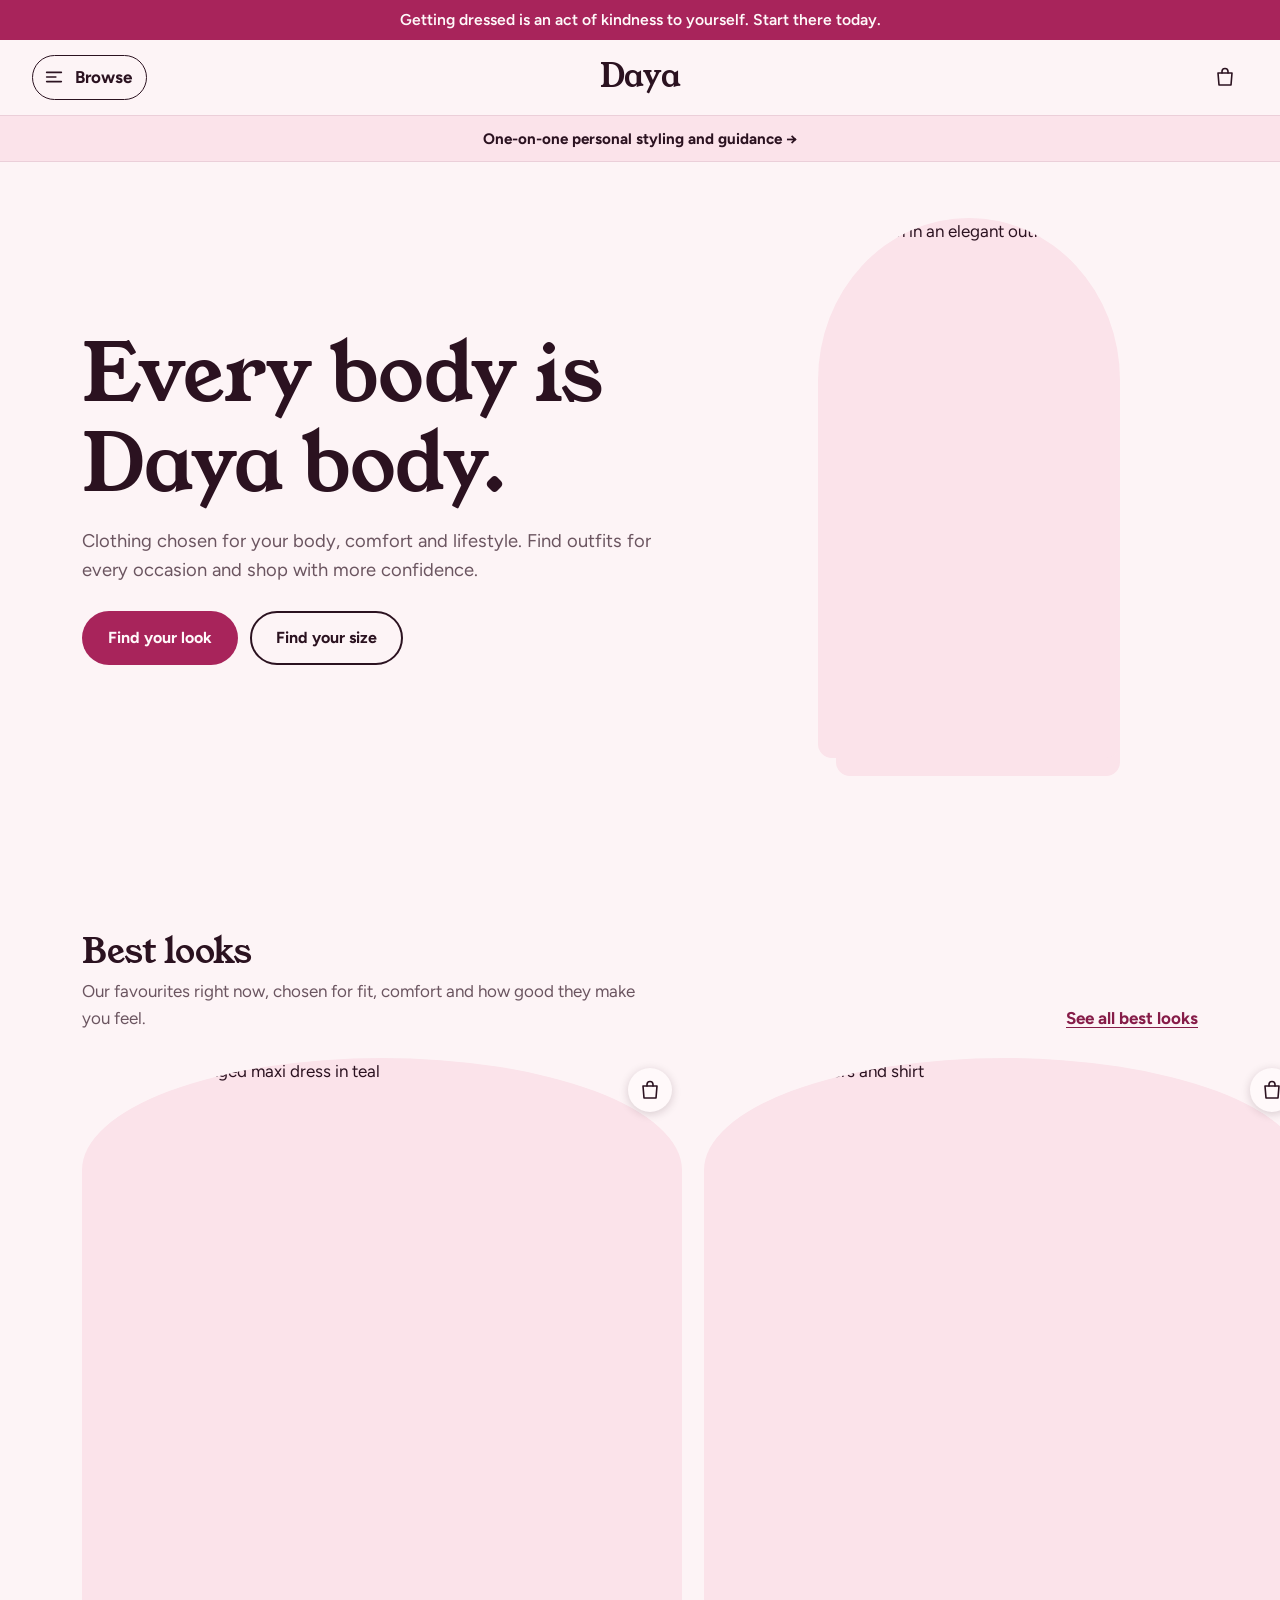
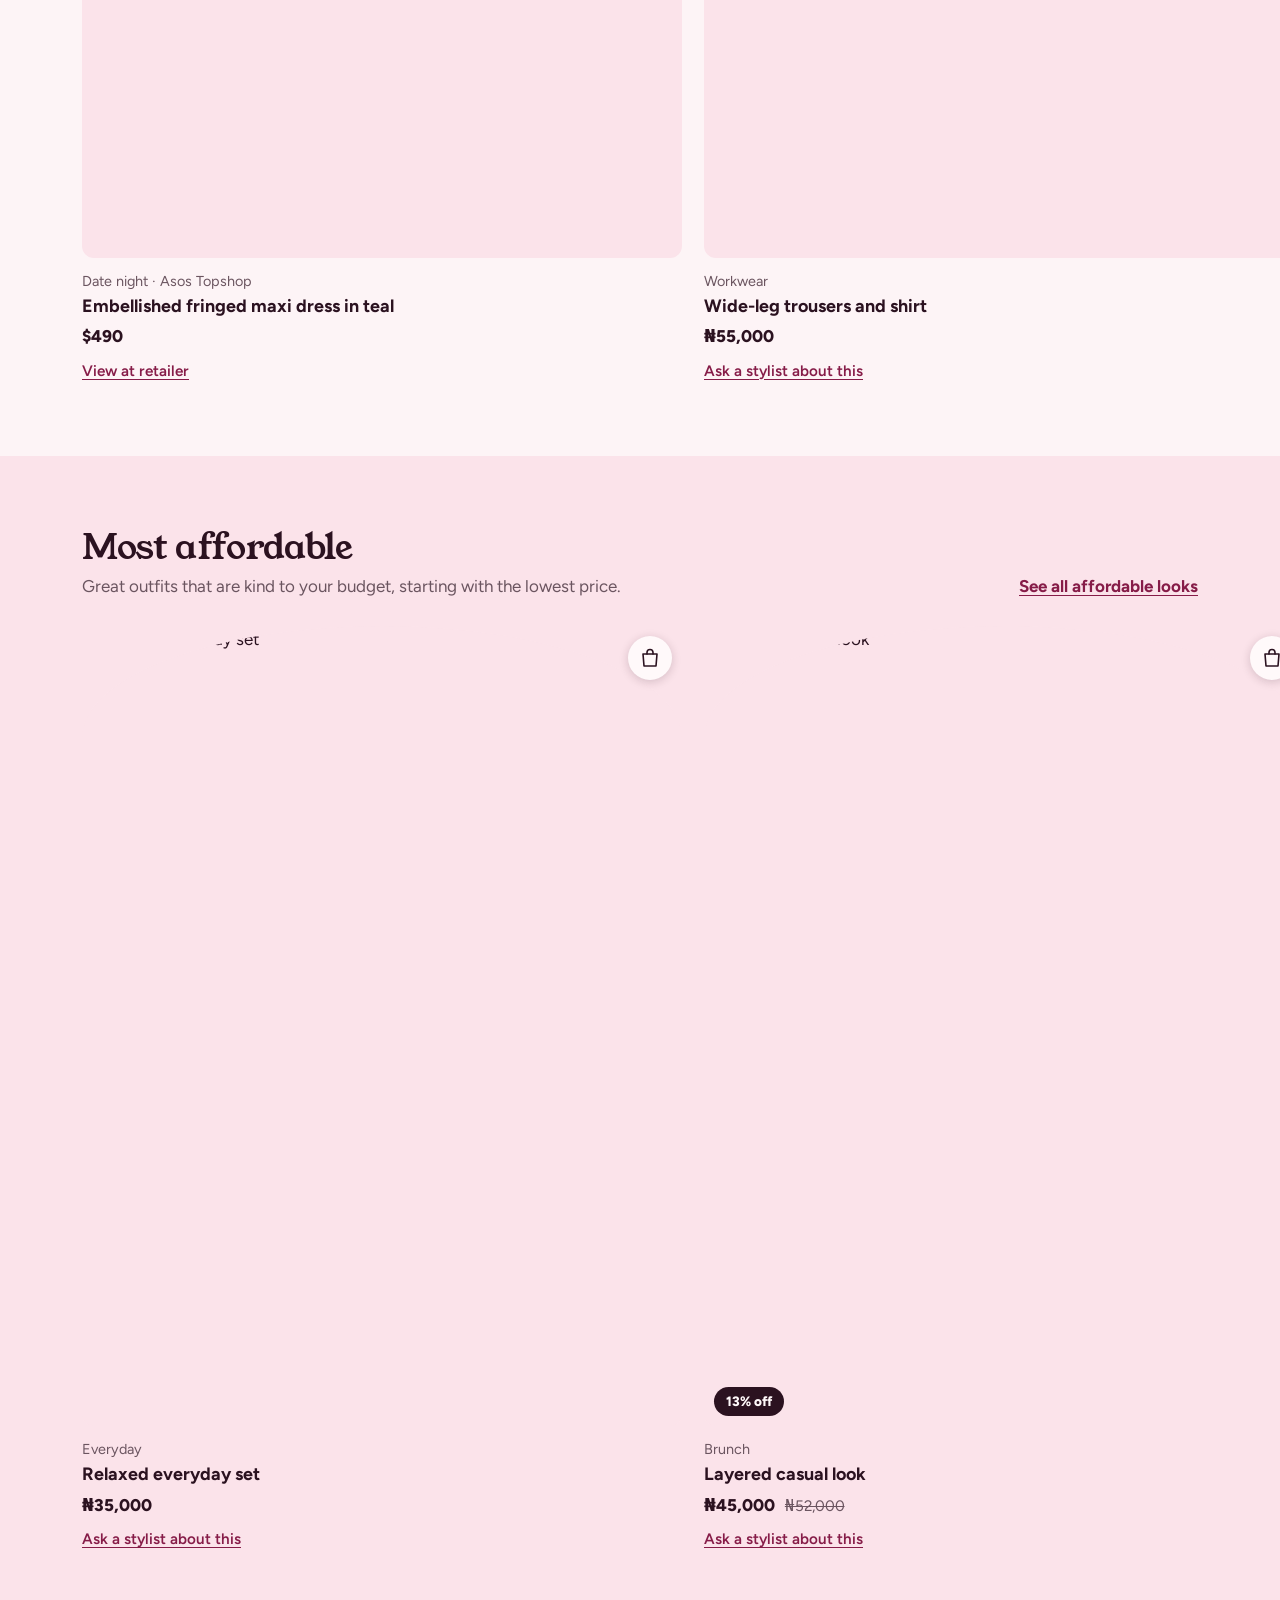
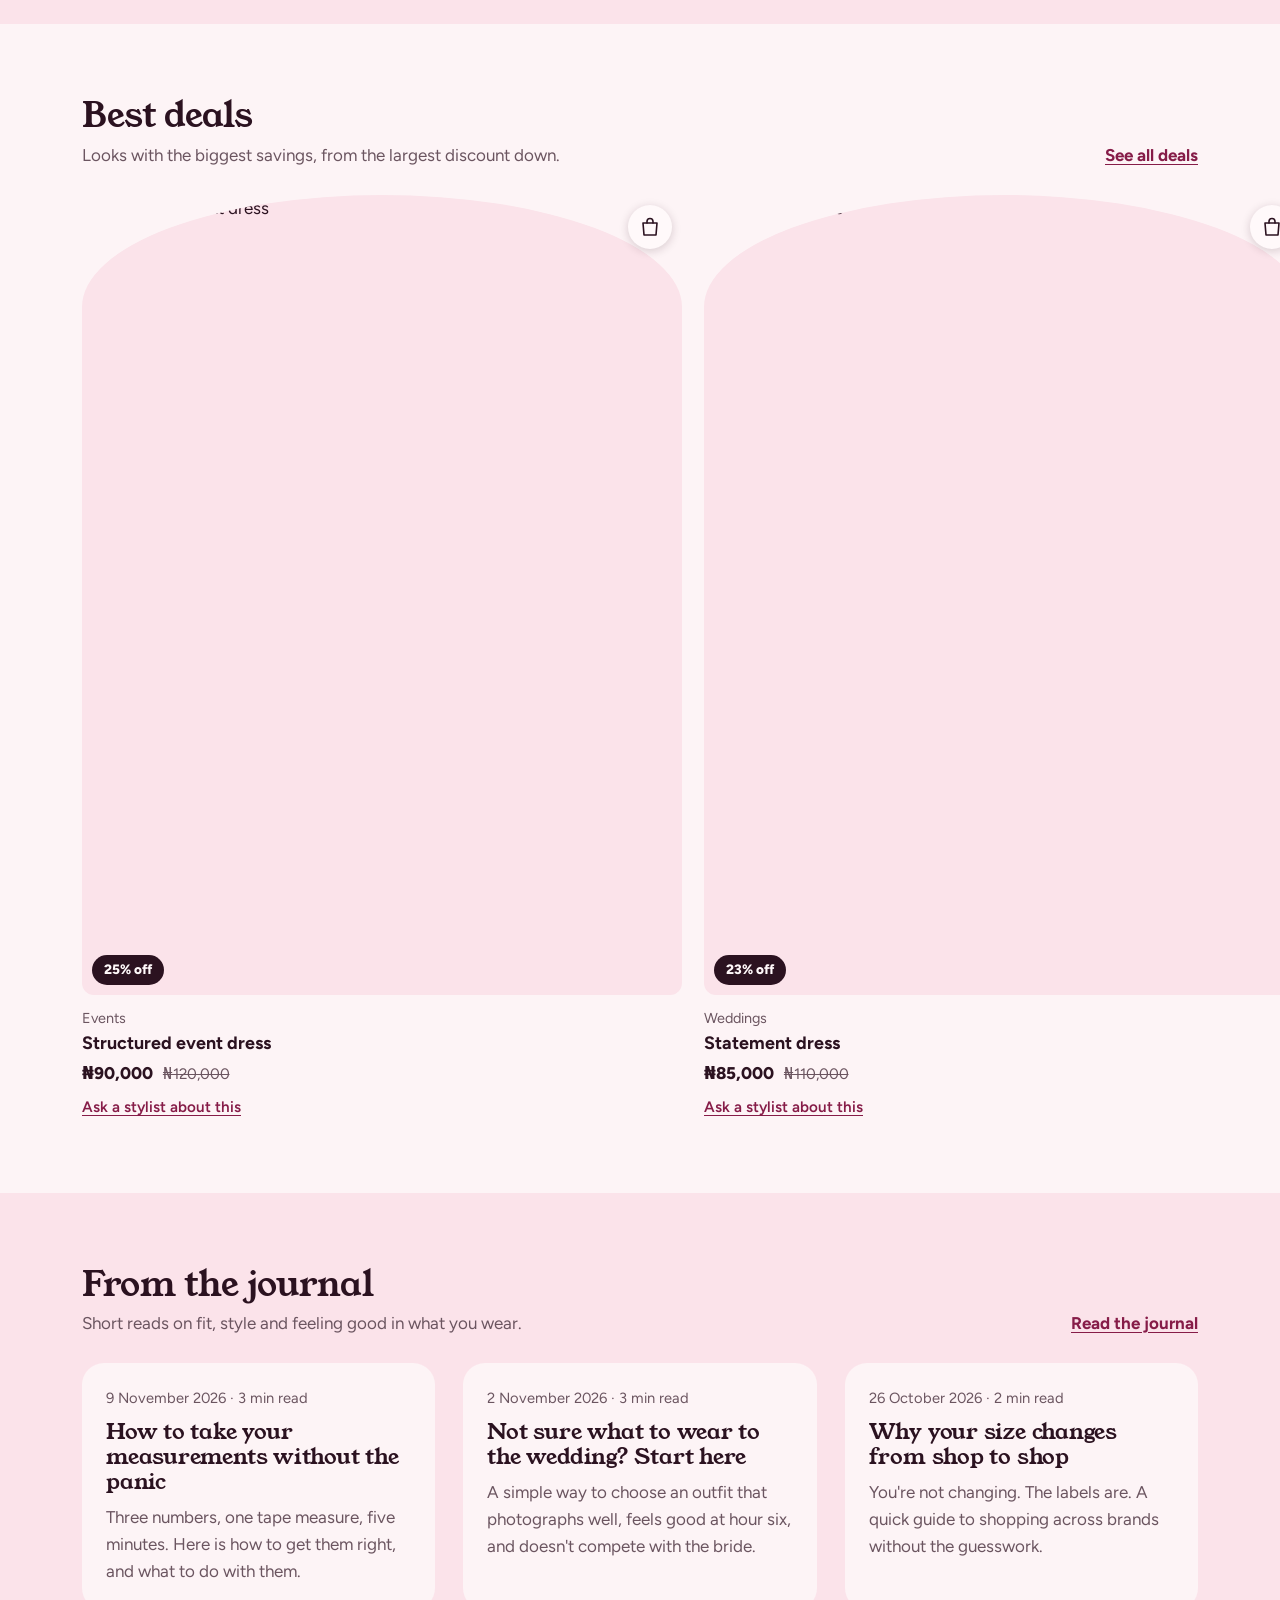
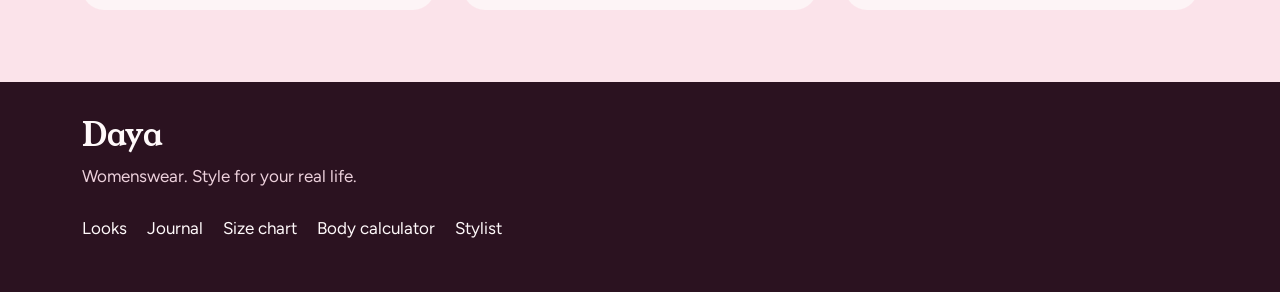
==== index.html @ df8f4699 "Update index.html" ====
<!doctype html>
<html lang="en">
<head>
  <meta charset="utf-8">
  <meta name="viewport" content="width=device-width, initial-scale=1">
  <title>Daya</title>
  <meta name="description" content="Pick your body type and occasion, and find looks that fit.">
  <link rel="preconnect" href="https://fonts.googleapis.com">
  <link rel="preconnect" href="https://fonts.gstatic.com" crossorigin>
  <link href="https://fonts.googleapis.com/css2?family=Figtree:wght@400;600;700;800&family=Young+Serif&display=swap" rel="stylesheet">
  <link rel="stylesheet" href="styles.css">
</head>
<body data-page="home">
  <main id="main">

    <section class="hero">
      <div class="wrap hero-grid">
        <div>
          <h1>Every body is Daya body.</h1>
          <p class="lede">Clothing chosen for your body, comfort and lifestyle. Find outfits for every occasion and shop with more confidence.</p>
          <div class="hero-actions">
            <a class="btn btn-primary" href="looks.html">Find your look</a>
            <a class="btn btn-ghost" href="calculator.html">Find your size</a>
          </div>
        </div>
        <div class="hero-art">
          <img src="https://hcqzgqdezosaqfsadjyq.supabase.co/storage/v1/object/public/site-images/1794406655212-083v5l.jpg" alt="A woman in an elegant outfit" width="600" height="800">
        </div>
      </div>
    </section>

    <section class="section" aria-labelledby="t-best">
      <div class="wrap">
        <div class="section-head">
          <div><h2 class="section-title" id="t-best">Best looks</h2><p>Our favourites right now, chosen for fit, comfort and how good they make you feel.</p></div>
          <a class="see-all" href="looks.html?collection=best">See all best looks</a>
        </div>
        <div class="grid four" id="grid-best"></div>
      </div>
    </section>

    <section class="section tint" aria-labelledby="t-aff">
      <div class="wrap">
        <div class="section-head">
          <div><h2 class="section-title" id="t-aff">Most affordable</h2><p>Great outfits that are kind to your budget, starting with the lowest price.</p></div>
          <a class="see-all" href="looks.html?collection=affordable">See all affordable looks</a>
        </div>
        <div class="grid four" id="grid-affordable"></div>
      </div>
    </section>

    <section class="section" aria-labelledby="t-deals">
      <div class="wrap">
        <div class="section-head">
          <div><h2 class="section-title" id="t-deals">Best deals</h2><p>Looks with the biggest savings, from the largest discount down.</p></div>
          <a class="see-all" href="looks.html?collection=deals">See all deals</a>
        </div>
        <div class="grid four" id="grid-deals"></div>
      </div>
    </section>

    <section class="section tint" aria-labelledby="t-journal">
      <div class="wrap">
        <div class="section-head">
          <div><h2 class="section-title" id="t-journal">From the journal</h2><p>Short reads on fit, style and feeling good in what you wear.</p></div>
          <a class="see-all" href="journal.html">Read the journal</a>
        </div>
        <div class="posts" id="home-journal"></div>
      </div>
    </section>

  </main>
  <script src="content.js"></script>
  <script src="layout.js"></script>
  <script src="pages.js"></script>
</body>
</html>
---- styles.css ----
/* ==========================================================================
   Daya — styles
   Palette: plum ink, berry, marigold, blush paper. Signature: the arch.
   ========================================================================== */

:root {
  --ink: #2B1220;          /* text + dark surfaces (was #2B2A27 / #1E3B2F) */
  --ink-soft: #6B5560;     /* muted text (was #6B635C) */
  --berry: #A8245B;        /* primary (was #B4472F / #1E3B2F) */
  --berry-deep: #861C48;   /* hover shade of the primary */
  --paper: #FDF4F6;        /* page background (was #FBEFE6) */
  --lilac: #FBE3EA;        /* tinted sections (was #F7E3D6) */
  --white: #FFF9FA;        /* cards + light text (was #FFF8F3) */
  --line: #EBCFD9;

  --font-display: "Young Serif", Georgia, "Times New Roman", serif;
  --font-body: "Figtree", system-ui, -apple-system, "Segoe UI", sans-serif;

  --arch: 50% 50% 14px 14px / 30% 30% 14px 14px;
  --arch-card: 50% 50% 12px 12px / 14% 14% 12px 12px;

  --gutter: 20px;
  --max: 1180px;
  --header-h: 68px;
}

*, *::before, *::after { box-sizing: border-box; }
html { -webkit-text-size-adjust: 100%; scroll-behavior: smooth; }
html.no-scroll { overflow: hidden; }
body {
  margin: 0;
  font-family: var(--font-body);
  font-size: 1.0625rem;
  line-height: 1.6;
  color: var(--ink);
  background: var(--paper);
  -webkit-font-smoothing: antialiased;
}
img { max-width: 100%; display: block; }
a { color: var(--berry-deep); text-underline-offset: 3px; }
a:hover { color: var(--berry); }
h1, h2, h3, p, ul { margin-top: 0; }
button { font: inherit; color: inherit; cursor: pointer; }
:focus-visible { outline: 3px solid var(--berry); outline-offset: 3px; border-radius: 4px; }
[hidden] { display: none !important; }

.sr-only {
  position: absolute; width: 1px; height: 1px; padding: 0; margin: -1px;
  overflow: hidden; clip: rect(0, 0, 0, 0); white-space: nowrap; border: 0;
}
.skip {
  position: absolute; left: 12px; top: -60px; z-index: 100;
  background: var(--ink); color: var(--white); padding: 10px 16px; border-radius: 8px;
}
.skip:focus { top: 12px; color: var(--white); }

.wrap { width: 100%; max-width: var(--max); margin-inline: auto; padding-inline: var(--gutter); }

/* ---------- Type ---------- */
h1, h2, h3, .logo, .foot-logo, .drawer-title { font-family: var(--font-display); font-weight: 400; letter-spacing: -0.01em; line-height: 1.12; }
.page-title { font-size: clamp(2.1rem, 5vw, 3.4rem); margin-bottom: 14px; }
.section-title { font-size: clamp(1.6rem, 3.4vw, 2.2rem); margin-bottom: 6px; }
.lede { font-size: 1.15rem; color: var(--ink-soft); max-width: 60ch; }

/* ---------- Buttons ---------- */
.btn {
  display: inline-flex; align-items: center; justify-content: center;
  min-height: 48px; padding: 12px 24px; border-radius: 999px;
  font-weight: 700; font-size: 1rem; text-decoration: none; text-align: center;
  border: 2px solid transparent; transition: background-color .2s, color .2s, border-color .2s;
}
.btn-primary { background: var(--berry); color: var(--white); }
.btn-primary:hover { background: var(--berry-deep); color: var(--white); }
.btn-ghost { background: transparent; color: var(--ink); border-color: var(--ink); }
.btn-ghost:hover { background: var(--ink); color: var(--white); }
.btn-gold { background: var(--white); color: var(--ink); }
.btn-gold:hover { background: var(--lilac); color: var(--ink); }
.btn-outline-light { background: transparent; color: var(--white); border-color: rgba(255,255,255,.7); }
.btn-outline-light:hover { background: var(--white); color: var(--ink); }
.btn-block { width: 100%; }

/* ---------- Affirmation bar ---------- */
.affirm { background: var(--berry); color: var(--white); text-align: center; padding: 9px var(--gutter); }
.affirm p { margin: 0 auto; max-width: 70ch; font-weight: 600; font-size: .98rem; line-height: 1.4; }

/* ---------- Header ---------- */
.site-header {
  position: sticky; top: 0; z-index: 40;
  display: grid; grid-template-columns: 1fr auto 1fr; align-items: center;
  height: var(--header-h); padding-inline: var(--gutter);
  background: var(--paper); border-bottom: 1px solid var(--line);
}
.menu-btn {
  justify-self: start; display: inline-flex; align-items: center; gap: 10px;
  min-height: 44px; padding: 8px 14px 8px 10px; background: none;
  border: 1.5px solid var(--ink); border-radius: 999px; font-weight: 700;
}
.menu-btn:hover { background: var(--ink); color: var(--white); }
.logo { font-size: 2rem; color: var(--ink); text-decoration: none; justify-self: center; line-height: 1; }
.logo:hover { color: var(--berry); }
.header-right { justify-self: end; display: flex; align-items: center; gap: 6px; }
.top-links { display: none; gap: 4px; }
.top-links a { padding: 10px 12px; text-decoration: none; color: var(--ink); font-weight: 600; border-radius: 8px; }
.top-links a:hover { color: var(--berry); }
.bag-btn {
  position: relative; display: grid; place-items: center;
  width: 46px; height: 46px; background: none; border: 0; border-radius: 50%; color: var(--ink);
}
.bag-btn:hover { background: var(--lilac); }
.bag-count {
  position: absolute; top: 2px; right: 0; min-width: 20px; height: 20px; padding: 0 5px;
  display: grid; place-items: center; border-radius: 999px;
  background: var(--berry); color: var(--white); font-size: .75rem; font-weight: 800; line-height: 1;
}
.bag-btn.pop { animation: pop .35s ease; }
@keyframes pop { 40% { transform: scale(1.18); } }

/* ---------- Drawers ---------- */
.scrim { position: fixed; inset: 0; z-index: 50; background: rgba(43, 18, 32, .5); opacity: 0; transition: opacity .25s; }
.scrim.show { opacity: 1; }
.drawer {
  position: fixed; top: 0; bottom: 0; z-index: 60; width: min(90vw, 390px);
  display: flex; flex-direction: column; background: var(--paper);
  visibility: hidden; transition: transform .28s ease, visibility 0s linear .28s;
}
.drawer-left { left: 0; transform: translateX(-100%); border-radius: 0 28px 28px 0; }
.drawer-right { right: 0; transform: translateX(100%); border-radius: 28px 0 0 28px; }
.drawer.open { transform: none; visibility: visible; transition: transform .28s ease, visibility 0s; }
.drawer-head { display: flex; align-items: center; justify-content: space-between; padding: 18px 20px 10px 24px; }
.drawer-title { font-size: 1.6rem; margin: 0; }
.icon-btn { display: grid; place-items: center; width: 44px; height: 44px; background: none; border: 0; border-radius: 50%; }
.icon-btn:hover { background: var(--lilac); }
.drawer-body { flex: 1; overflow-y: auto; padding: 6px 24px 24px; }
.drawer-foot { padding: 16px 24px 24px; border-top: 1px solid var(--line); }

.acc { border-bottom: 1px solid var(--line); }
.acc summary {
  list-style: none; display: flex; align-items: center; justify-content: space-between;
  min-height: 56px; font-family: var(--font-display); font-size: 1.3rem; cursor: pointer;
}
.acc summary::-webkit-details-marker { display: none; }
.acc summary::after {
  content: ""; width: 10px; height: 10px; margin-right: 6px;
  border-right: 2px solid currentColor; border-bottom: 2px solid currentColor;
  transform: rotate(45deg); transition: transform .2s;
}
.acc[open] summary::after { transform: rotate(-135deg); }
.acc-list { list-style: none; margin: 0 0 14px; padding: 0; display: grid; gap: 2px; }
.acc-list a { display: block; padding: 9px 12px; border-radius: 10px; text-decoration: none; color: var(--ink); }
.acc-list a:hover { background: var(--lilac); color: var(--berry-deep); }
.drawer-link {
  display: flex; align-items: center; min-height: 56px; border-bottom: 1px solid var(--line);
  font-family: var(--font-display); font-size: 1.3rem; text-decoration: none; color: var(--ink);
}
.drawer-link:hover { color: var(--berry); }
.drawer-link.sub { font-family: var(--font-body); font-size: 1.02rem; font-weight: 600; min-height: 46px; border: 0; color: var(--ink-soft); }
.drawer-rule { border: 0; border-top: 2px solid var(--berry); margin: 22px 0 10px; width: 48px; }

.bag-empty { padding: 20px 0; }
.bag-empty-title { font-family: var(--font-display); font-size: 1.4rem; margin-bottom: 6px; }
.bag-empty p { color: var(--ink-soft); }
.bag-items { list-style: none; margin: 0; padding: 0; }
.bag-item { display: grid; grid-template-columns: 72px 1fr; gap: 14px; padding: 14px 0; border-bottom: 1px solid var(--line); }
.bag-item img { width: 72px; height: 96px; object-fit: cover; border-radius: 36px 36px 8px 8px / 20px 20px 8px 8px; background: var(--lilac); }
.bag-item-name { font-weight: 700; margin: 0 0 2px; line-height: 1.3; }
.bag-item-price { margin: 0 0 6px; color: var(--ink-soft); }
.bag-item-links { margin: 0; display: flex; gap: 16px; font-size: .95rem; }
.linklike { background: none; border: 0; padding: 0; color: var(--ink-soft); text-decoration: underline; text-underline-offset: 3px; }
.linklike:hover { color: var(--berry); }

/* ---------- One-on-one strip (under the header, every page) ---------- */
.styling-strip { background: var(--lilac); text-align: center; padding: 9px var(--gutter); border-bottom: 1px solid var(--line); }
.styling-strip a { color: var(--ink); font-weight: 700; font-size: .95rem; text-decoration: none; }
.styling-strip a:hover { color: var(--berry); text-decoration: underline; }

/* ---------- Hero ---------- */
.hero { padding: 36px 0 56px; }
.hero-grid { display: grid; grid-template-columns: minmax(0, 1fr); gap: 36px; align-items: center; }
.hero-grid > * { min-width: 0; }
.hero h1 { font-size: clamp(2.6rem, 8vw, 5rem); margin-bottom: 18px; }
.hero .lede { margin-bottom: 26px; }
.hero-actions { display: flex; flex-wrap: wrap; gap: 12px; }
.hero-art { position: relative; max-width: 320px; width: 100%; justify-self: center; padding: 0 0 18px 18px; }
.hero-art::before {
  content: ""; position: absolute; inset: 22px 0 0 36px; background: var(--lilac); border-radius: var(--arch);
}
.hero-art img { position: relative; width: 100%; aspect-ratio: 3 / 4; max-height: 60vh; object-fit: cover; object-position: center top; border-radius: var(--arch); background: var(--lilac); }

/* ---------- Sections ---------- */
.section { padding: 56px 0; }
.section.tint { background: var(--lilac); }
.section-head { display: flex; flex-wrap: wrap; align-items: end; justify-content: space-between; gap: 8px 24px; margin-bottom: 26px; }
.section-head p { margin: 0; color: var(--ink-soft); max-width: 52ch; }
.see-all { font-weight: 700; white-space: nowrap; }

/* ---------- Look cards ---------- */
.grid { display: grid; grid-template-columns: repeat(2, 1fr); gap: 26px 14px; }
.card { display: flex; flex-direction: column; }
.card-media { position: relative; }
.card-media img { width: 100%; aspect-ratio: 3 / 4; object-fit: cover; object-position: center top; border-radius: var(--arch-card); background: var(--lilac); }
.deal-badge {
  position: absolute; left: 10px; bottom: 10px; padding: 4px 12px; border-radius: 999px;
  background: var(--ink); color: var(--white); font-size: .85rem; font-weight: 800;
}
.save {
  position: absolute; top: 10px; right: 10px; width: 44px; height: 44px; display: grid; place-items: center;
  background: var(--white); border: 0; border-radius: 50%; color: var(--ink); box-shadow: 0 2px 10px rgba(43,18,32,.18);
  transition: background-color .2s, color .2s, transform .2s;
}
.save:hover { transform: scale(1.06); color: var(--berry); }
.save.is-saved { background: var(--berry); color: var(--white); }
.save.is-saved .bag-body, .bag-btn .bag-body { fill: none; }
.save.is-saved .bag-body { fill: currentColor; }
.card-body { padding-top: 12px; }
.card-meta { margin: 0 0 2px; font-size: .9rem; color: var(--ink-soft); }
.card-title { font-size: 1.12rem; line-height: 1.25; margin-bottom: 6px; font-family: var(--font-body); font-weight: 700; letter-spacing: 0; }
.card-price { margin: 0 0 6px; }
.card-price .now { font-weight: 800; }
.card-price .was { color: var(--ink-soft); margin-left: 6px; font-size: .95rem; }
.card-link { font-weight: 600; font-size: .95rem; }

/* ---------- Journal ---------- */
.posts { display: grid; gap: 28px; }
.post { background: var(--white); border-radius: 22px; padding: 24px; }
.section.tint .post { background: var(--paper); }
.post img { width: 100%; aspect-ratio: 16 / 9; object-fit: cover; border-radius: 14px; margin-bottom: 14px; }
.post-meta { margin: 0 0 8px; font-size: .92rem; color: var(--ink-soft); }
.post-title { font-size: 1.4rem; margin-bottom: 10px; }
.post-title a { color: var(--ink); text-decoration: none; }
.post-title a:hover { color: var(--berry); text-decoration: underline; }
.post-excerpt { margin: 0; color: var(--ink-soft); }

.article-wrap { max-width: 720px; }
.article-img { width: 100%; max-height: 420px; object-fit: cover; object-position: center top; border-radius: 22px; margin: 24px 0; }
.prose { margin-top: 28px; }
.prose p { font-size: 1.12rem; line-height: 1.75; margin-bottom: 1.1em; max-width: 68ch; }
.prose h2 { font-size: 1.5rem; margin: 1.8em 0 .5em; }
.back { margin-top: 36px; font-weight: 700; }

/* ---------- Page headers + filters ---------- */
.page-head { padding: 44px 0 20px; }
.filters {
  display: grid; gap: 12px; padding: 18px; margin: 12px 0 24px;
  background: var(--white); border: 1px solid var(--line); border-radius: 22px;
}
.field { display: grid; gap: 6px; }
.field label { font-weight: 700; font-size: .95rem; }
select, input, textarea {
  width: 100%; min-height: 48px; padding: 10px 14px; font: inherit; color: var(--ink);
  background: var(--paper); border: 1.5px solid var(--line); border-radius: 14px;
}
textarea { min-height: 110px; resize: vertical; }
select:focus, input:focus, textarea:focus { border-color: var(--berry); outline: 3px solid rgba(168,36,91,.2); outline-offset: 0; }
.result-count { margin: 0 0 18px; color: var(--ink-soft); font-weight: 600; }
.empty { text-align: center; padding: 48px 20px; background: var(--white); border-radius: 22px; }
.empty h2 { font-size: 1.6rem; }
.empty p { color: var(--ink-soft); max-width: 46ch; margin-inline: auto; }

/* ---------- Size chart + guide ---------- */
.table-wrap { overflow-x: auto; background: var(--white); border-radius: 22px; border: 1px solid var(--line); }
table { width: 100%; border-collapse: collapse; min-width: 560px; }
caption { text-align: left; padding: 16px 18px 6px; color: var(--ink-soft); font-size: .95rem; }
th, td { padding: 12px 18px; text-align: left; }
thead th { background: var(--ink); color: var(--white); font-weight: 700; font-size: .95rem; }
tbody tr:nth-child(even) { background: var(--paper); }
tbody th { font-weight: 800; }
.steps { padding-left: 1.2em; }
.steps li { margin-bottom: .6em; max-width: 64ch; }
.guide { display: grid; gap: 14px; }
.guide-item { background: var(--white); border-radius: 18px; padding: 18px 20px; }
.guide-item h3 { font-size: 1.3rem; margin-bottom: 4px; }
.guide-item h3 a { color: var(--ink); text-decoration: none; }
.guide-item h3 a:hover { color: var(--berry); text-decoration: underline; }
.guide-item p { margin: 0; color: var(--ink-soft); }

/* ---------- Calculator + forms ---------- */
.two-col { display: grid; gap: 28px; align-items: start; }
.panel { background: var(--white); border: 1px solid var(--line); border-radius: 26px; padding: 24px; }
.form-grid { display: grid; gap: 16px; }
.row-2 { display: grid; gap: 16px; grid-template-columns: 1fr 1fr; }
.row-3 { display: grid; gap: 12px; grid-template-columns: repeat(3, 1fr); }
.hint { margin: 0; font-size: .9rem; color: var(--ink-soft); }
.error { margin: 0; padding: 12px 16px; background: #fde8ee; color: #861c48; border-radius: 12px; font-weight: 600; }
.notice { margin: 0 0 16px; padding: 12px 16px; background: var(--lilac); border-radius: 12px; }
.result { background: var(--ink); color: var(--white); border-radius: 26px; padding: 28px; }
.result a:not(.btn) { color: var(--lilac); }
.result-label { margin: 0; font-size: .95rem; color: var(--lilac); font-weight: 700; }
.result-size { font-family: var(--font-display); font-size: clamp(2rem, 6vw, 2.8rem); line-height: 1.1; margin: 2px 0 8px; }
.result-alt { margin: 0 0 12px; color: #f6dbe5; }
.result-note { margin: 16px 0 0; padding: 12px 14px; background: rgba(255,255,255,.1); border-radius: 12px; font-size: .98rem; }
.result-rule { border: 0; border-top: 1px solid rgba(255,255,255,.25); margin: 22px 0; }
.result-fine { margin: 20px 0 0; font-size: .9rem; color: #ecd0db; }
.result-placeholder { background: var(--lilac); color: var(--ink-soft); border-radius: 26px; padding: 28px; }
.result-placeholder p { margin: 0; }

/* ---------- Stylist band (every page) ---------- */
.stylist-band { background: var(--berry); color: var(--white); padding: 52px 0; margin-top: 40px; }
.band-inner { display: grid; gap: 24px; align-items: center; }
.stylist-band h2 { font-size: clamp(1.7rem, 4vw, 2.4rem); margin-bottom: 8px; }
.stylist-band p { margin: 0; max-width: 52ch; color: #fde8ee; }
.band-actions { display: flex; flex-wrap: wrap; gap: 12px; }

/* ---------- Footer ---------- */
.site-footer { background: var(--ink); color: #ecd0db; padding: 36px 0 44px; }
.foot-inner { display: grid; gap: 10px; }
.foot-logo { font-size: 2rem; color: var(--white); margin: 0; }
.foot-tag { margin: 0 0 8px; }
.foot-nav { display: flex; flex-wrap: wrap; gap: 6px 20px; }
.foot-nav a { color: var(--white); text-decoration: none; padding: 6px 0; }
.foot-nav a:hover { color: var(--lilac); text-decoration: underline; }

/* ---------- Larger screens ---------- */
@media (min-width: 720px) {
  :root { --gutter: 32px; --header-h: 76px; }
  .top-links { display: flex; }
  .grid { grid-template-columns: repeat(3, 1fr); gap: 34px 22px; }
  .posts { grid-template-columns: repeat(3, 1fr); }
  .filters { grid-template-columns: repeat(3, 1fr); align-items: end; }
  .filters .field-reset { grid-column: 1 / -1; }
  .two-col { grid-template-columns: 1fr 1fr; }
  .guide { grid-template-columns: 1fr 1fr; }
  .band-inner { grid-template-columns: 1.4fr 1fr; }
  .band-actions { justify-content: flex-end; }
}
@media (min-width: 960px) {
  .hero { padding: 56px 0 84px; }
  .hero-grid { grid-template-columns: minmax(0, 1.1fr) minmax(0, .9fr); gap: 56px; }
  .grid.four { grid-template-columns: repeat(4, 1fr); }
  .section { padding: 72px 0; }
}

@media (prefers-reduced-motion: reduce) {
  html { scroll-behavior: auto; }
  *, *::before, *::after { transition-duration: .01ms !important; animation-duration: .01ms !important; }
}
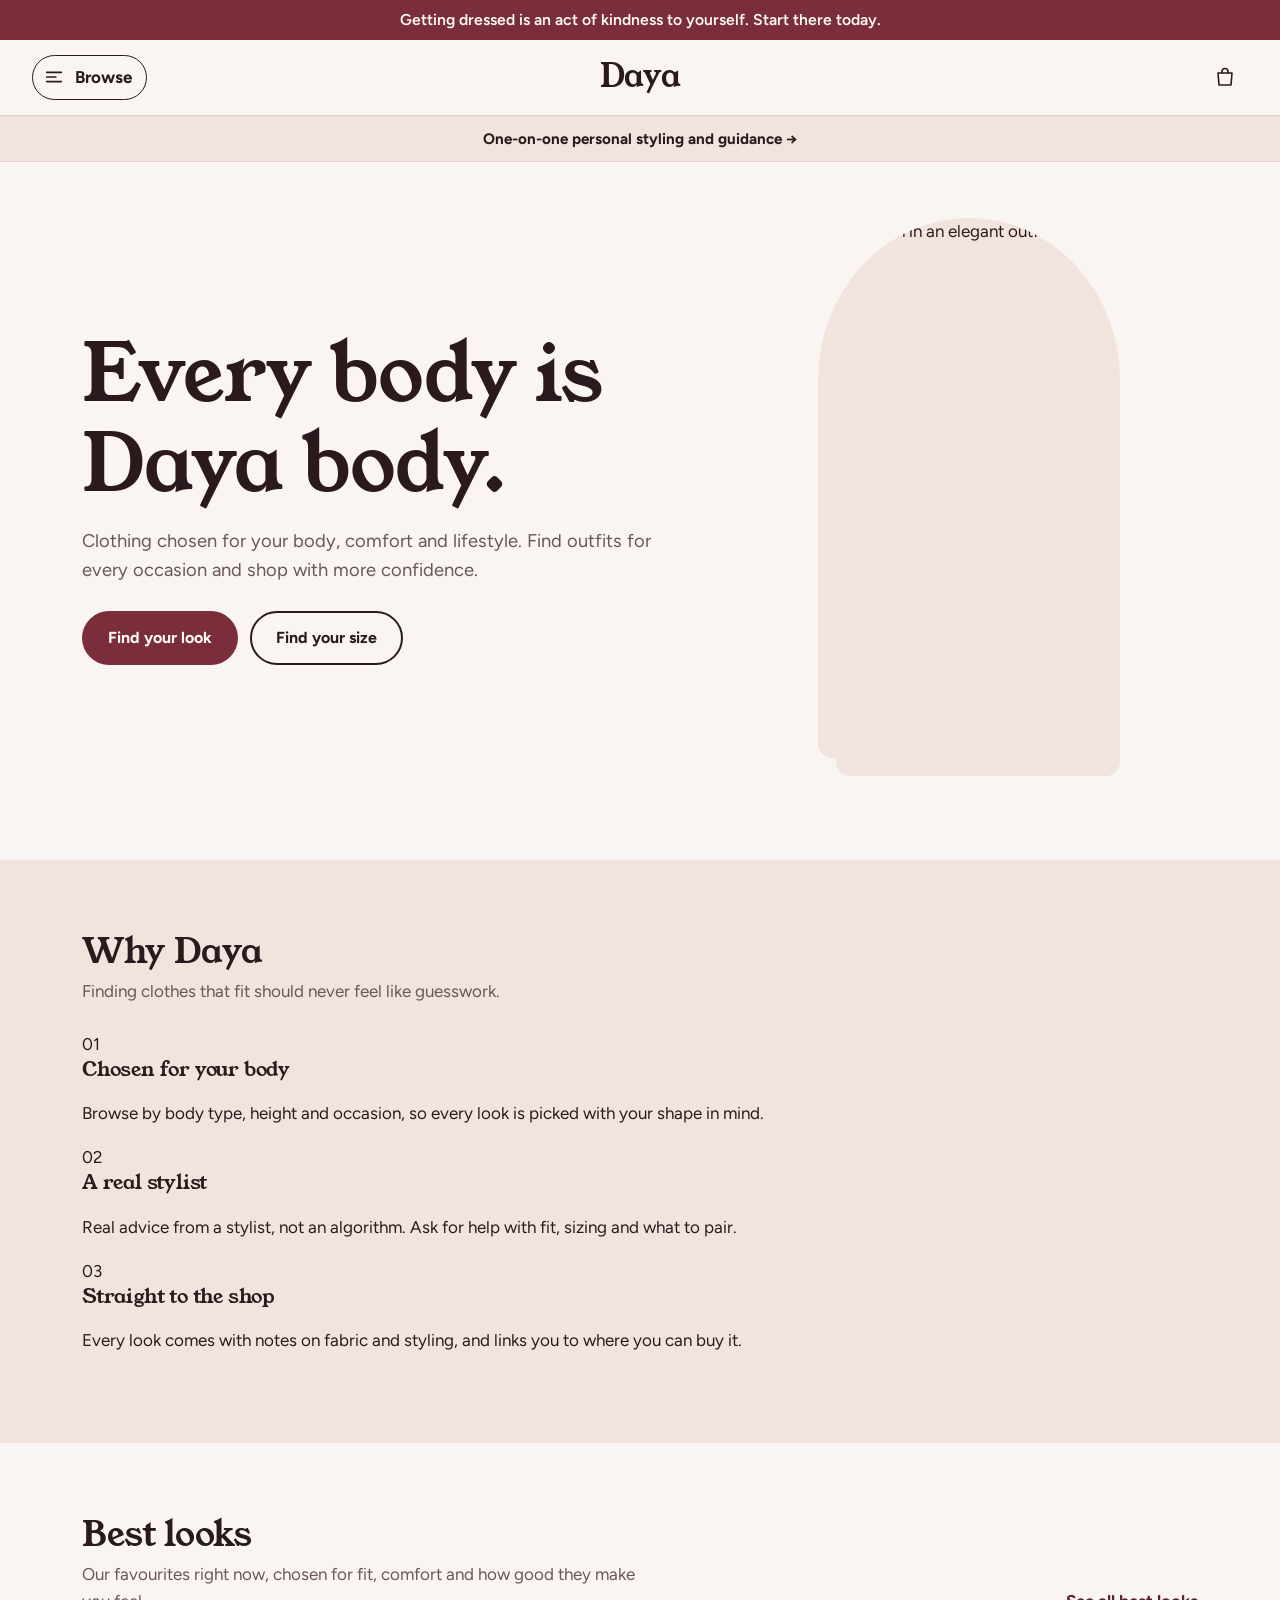
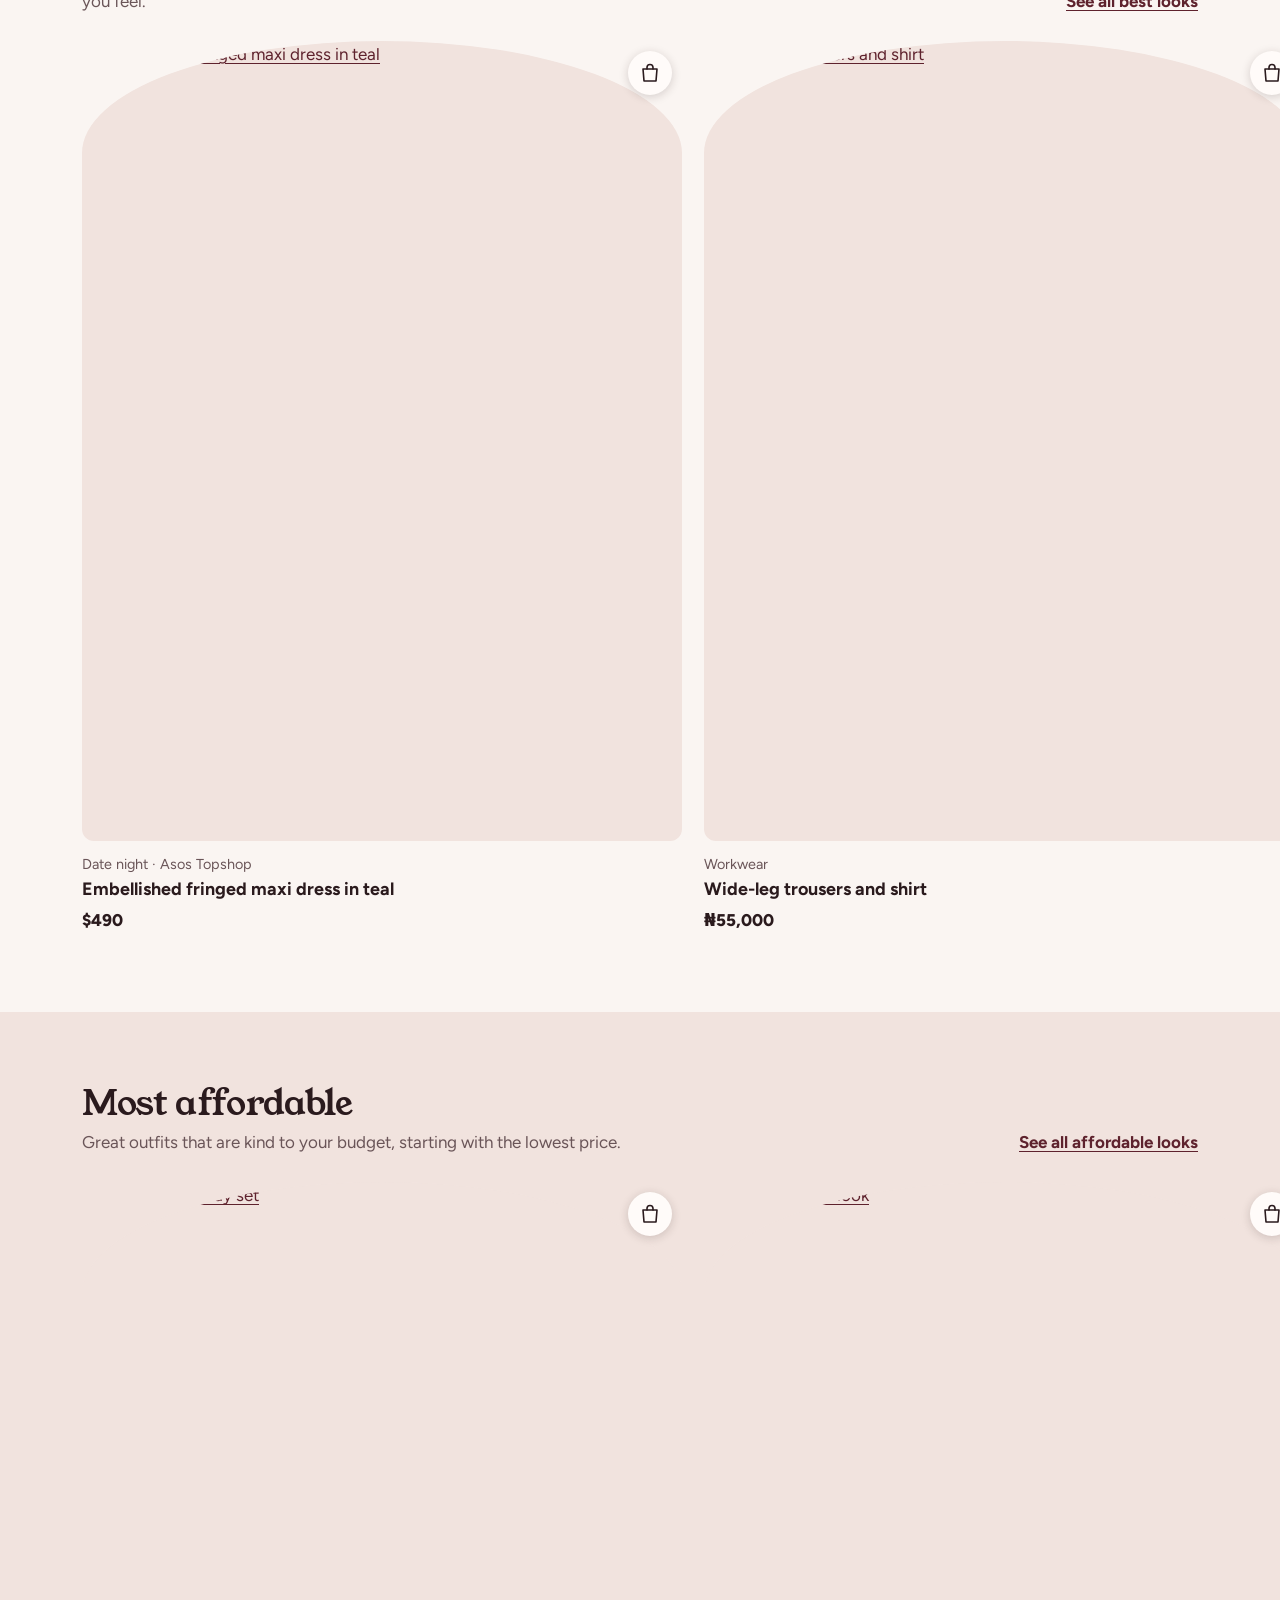
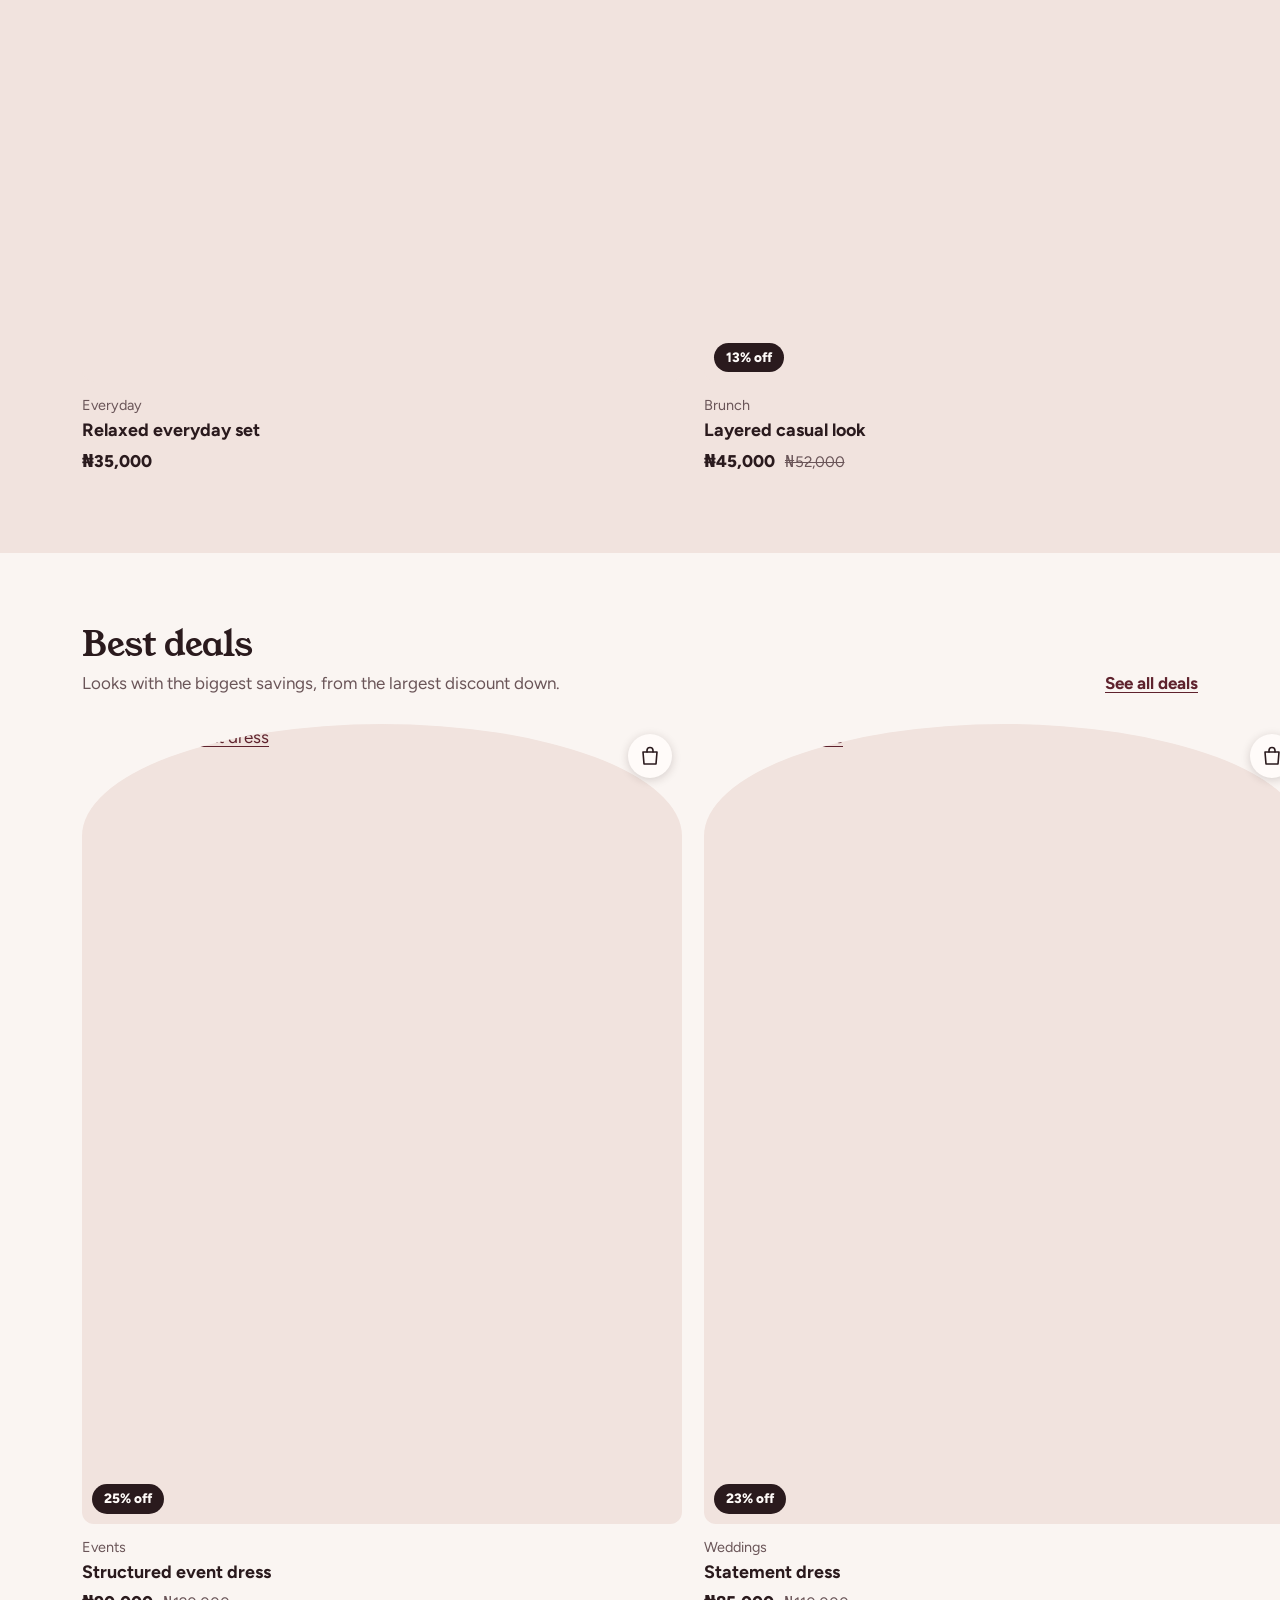
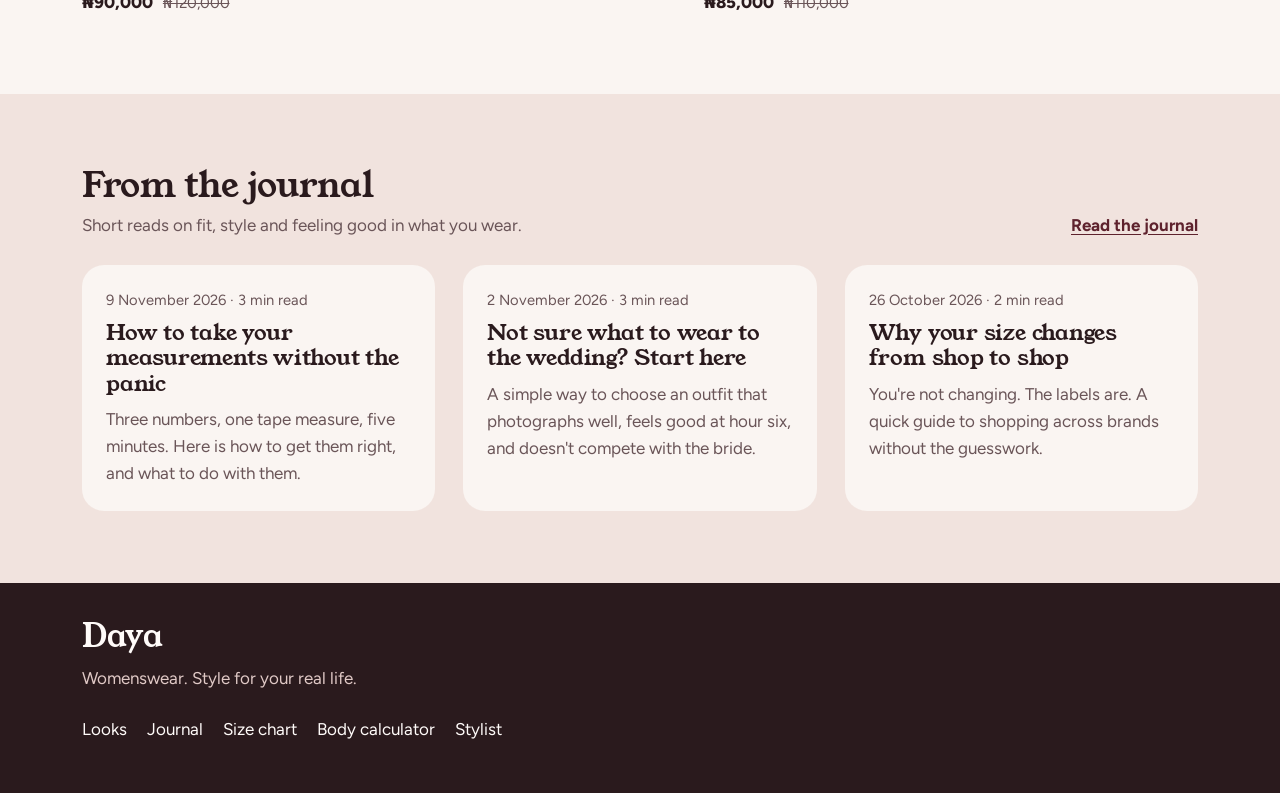
==== commit 8491e829: "Update index.html" ====
--- a/index.html
+++ b/index.html
@@ -24,7 +24,20 @@
           </div>
         </div>
         <div class="hero-art">
-          <img src="https://hcqzgqdezosaqfsadjyq.supabase.co/storage/v1/object/public/site-images/1794406655212-083v5l.jpg" alt="A woman in an elegant outfit" width="600" height="800">
+          <img src="https://hcqzgqdezosaqfsadjyq.supabase.co/storage/v1/object/public/site-images/1794406655212-083v5l.jpg" alt="A woman in an elegant outfit" width="600" height="800" fetchpriority="high" decoding="async">
+        </div>
+      </div>
+    </section>
+
+    <section class="section tint" aria-labelledby="t-why">
+      <div class="wrap">
+        <div class="section-head">
+          <div><h2 class="section-title" id="t-why">Why Daya</h2><p>Finding clothes that fit should never feel like guesswork.</p></div>
+        </div>
+        <div class="why-grid">
+          <div class="why"><span class="why-num">01</span><h3>Chosen for your body</h3><p>Browse by body type, height and occasion, so every look is picked with your shape in mind.</p></div>
+          <div class="why"><span class="why-num">02</span><h3>A real stylist</h3><p>Real advice from a stylist, not an algorithm. Ask for help with fit, sizing and what to pair.</p></div>
+          <div class="why"><span class="why-num">03</span><h3>Straight to the shop</h3><p>Every look comes with notes on fabric and styling, and links you to where you can buy it.</p></div>
         </div>
       </div>
     </section>
--- a/styles.css
+++ b/styles.css
@@ -1,17 +1,17 @@
 /* ==========================================================================
    Daya — styles
-   Palette: plum ink, berry, marigold, blush paper. Signature: the arch.
+   Palette: burgundy wine, deep wine ink, warm cream paper. Signature: the arch.
    ========================================================================== */
 
 :root {
-  --ink: #2B1220;          /* text + dark surfaces (was #2B2A27 / #1E3B2F) */
-  --ink-soft: #6B5560;     /* muted text (was #6B635C) */
-  --berry: #A8245B;        /* primary (was #B4472F / #1E3B2F) */
-  --berry-deep: #861C48;   /* hover shade of the primary */
-  --paper: #FDF4F6;        /* page background (was #FBEFE6) */
-  --lilac: #FBE3EA;        /* tinted sections (was #F7E3D6) */
-  --white: #FFF9FA;        /* cards + light text (was #FFF8F3) */
-  --line: #EBCFD9;
+  --ink: #2A1A1D;          /* text + dark surfaces */
+  --ink-soft: #6A5558;     /* muted text */
+  --berry: #7A2E3B;        /* primary (burgundy wine) */
+  --berry-deep: #5E222D;   /* hover shade of the primary */
+  --paper: #FAF5F2;        /* page background */
+  --lilac: #F1E3DE;        /* tinted sections */
+  --white: #FFFBF9;        /* cards + light text */
+  --line: #E3D2CB;
 
   --font-display: "Young Serif", Georgia, "Times New Roman", serif;
   --font-body: "Figtree", system-ui, -apple-system, "Segoe UI", sans-serif;
@@ -116,7 +116,7 @@
 @keyframes pop { 40% { transform: scale(1.18); } }
 
 /* ---------- Drawers ---------- */
-.scrim { position: fixed; inset: 0; z-index: 50; background: rgba(43, 18, 32, .5); opacity: 0; transition: opacity .25s; }
+.scrim { position: fixed; inset: 0; z-index: 50; background: rgba(42, 26, 29, .5); opacity: 0; transition: opacity .25s; }
 .scrim.show { opacity: 1; }
 .drawer {
   position: fixed; top: 0; bottom: 0; z-index: 60; width: min(90vw, 390px);
@@ -204,7 +204,7 @@
 }
 .save {
   position: absolute; top: 10px; right: 10px; width: 44px; height: 44px; display: grid; place-items: center;
-  background: var(--white); border: 0; border-radius: 50%; color: var(--ink); box-shadow: 0 2px 10px rgba(43,18,32,.18);
+  background: var(--white); border: 0; border-radius: 50%; color: var(--ink); box-shadow: 0 2px 10px rgba(42,26,29,.18);
   transition: background-color .2s, color .2s, transform .2s;
 }
 .save:hover { transform: scale(1.06); color: var(--berry); }
@@ -250,7 +250,7 @@
   background: var(--paper); border: 1.5px solid var(--line); border-radius: 14px;
 }
 textarea { min-height: 110px; resize: vertical; }
-select:focus, input:focus, textarea:focus { border-color: var(--berry); outline: 3px solid rgba(168,36,91,.2); outline-offset: 0; }
+select:focus, input:focus, textarea:focus { border-color: var(--berry); outline: 3px solid rgba(122,46,59,.2); outline-offset: 0; }
 .result-count { margin: 0 0 18px; color: var(--ink-soft); font-weight: 600; }
 .empty { text-align: center; padding: 48px 20px; background: var(--white); border-radius: 22px; }
 .empty h2 { font-size: 1.6rem; }
@@ -280,16 +280,16 @@
 .row-2 { display: grid; gap: 16px; grid-template-columns: 1fr 1fr; }
 .row-3 { display: grid; gap: 12px; grid-template-columns: repeat(3, 1fr); }
 .hint { margin: 0; font-size: .9rem; color: var(--ink-soft); }
-.error { margin: 0; padding: 12px 16px; background: #fde8ee; color: #861c48; border-radius: 12px; font-weight: 600; }
+.error { margin: 0; padding: 12px 16px; background: #F1E3DE; color: #5E222D; border-radius: 12px; font-weight: 600; }
 .notice { margin: 0 0 16px; padding: 12px 16px; background: var(--lilac); border-radius: 12px; }
 .result { background: var(--ink); color: var(--white); border-radius: 26px; padding: 28px; }
 .result a:not(.btn) { color: var(--lilac); }
 .result-label { margin: 0; font-size: .95rem; color: var(--lilac); font-weight: 700; }
 .result-size { font-family: var(--font-display); font-size: clamp(2rem, 6vw, 2.8rem); line-height: 1.1; margin: 2px 0 8px; }
-.result-alt { margin: 0 0 12px; color: #f6dbe5; }
+.result-alt { margin: 0 0 12px; color: #EBD5D2; }
 .result-note { margin: 16px 0 0; padding: 12px 14px; background: rgba(255,255,255,.1); border-radius: 12px; font-size: .98rem; }
 .result-rule { border: 0; border-top: 1px solid rgba(255,255,255,.25); margin: 22px 0; }
-.result-fine { margin: 20px 0 0; font-size: .9rem; color: #ecd0db; }
+.result-fine { margin: 20px 0 0; font-size: .9rem; color: #E0C9C6; }
 .result-placeholder { background: var(--lilac); color: var(--ink-soft); border-radius: 26px; padding: 28px; }
 .result-placeholder p { margin: 0; }
 
@@ -297,17 +297,36 @@
 .stylist-band { background: var(--berry); color: var(--white); padding: 52px 0; margin-top: 40px; }
 .band-inner { display: grid; gap: 24px; align-items: center; }
 .stylist-band h2 { font-size: clamp(1.7rem, 4vw, 2.4rem); margin-bottom: 8px; }
-.stylist-band p { margin: 0; max-width: 52ch; color: #fde8ee; }
+.stylist-band p { margin: 0; max-width: 52ch; color: #F3E1DD; }
 .band-actions { display: flex; flex-wrap: wrap; gap: 12px; }
 
 /* ---------- Footer ---------- */
-.site-footer { background: var(--ink); color: #ecd0db; padding: 36px 0 44px; }
+.site-footer { background: var(--ink); color: #E0C9C6; padding: 36px 0 44px; }
 .foot-inner { display: grid; gap: 10px; }
 .foot-logo { font-size: 2rem; color: var(--white); margin: 0; }
 .foot-tag { margin: 0 0 8px; }
 .foot-nav { display: flex; flex-wrap: wrap; gap: 6px 20px; }
 .foot-nav a { color: var(--white); text-decoration: none; padding: 6px 0; }
 .foot-nav a:hover { color: var(--lilac); text-decoration: underline; }
+
+
+/* ---------- Single look page ---------- */
+.card-img-link { display: block; }
+.card-title a { color: inherit; text-decoration: none; }
+.card-title a:hover { color: var(--berry); text-decoration: underline; }
+.look-grid { display: grid; grid-template-columns: minmax(0, 1fr); gap: 28px; padding: 36px 0 20px; align-items: start; }
+.look-media { position: relative; max-width: 420px; width: 100%; justify-self: center; }
+.look-media img { width: 100%; aspect-ratio: 3 / 4; object-fit: cover; object-position: center top; border-radius: var(--arch); background: var(--lilac); }
+.look-price { font-size: 1.3rem; font-weight: 800; margin: 0 0 18px; }
+.look-price .was { font-weight: 400; color: var(--ink-soft); margin-left: 6px; }
+.look-fact { margin: 0 0 8px; }
+.look-fact strong { display: inline-block; min-width: 64px; }
+.look-sub { font-size: 1.3rem; margin: 22px 0 6px; }
+.look-note { margin: 0 0 6px; max-width: 52ch; }
+.look-actions { display: flex; flex-wrap: wrap; gap: 12px; margin: 24px 0 18px; }
+@media (min-width: 720px) {
+  .look-grid { grid-template-columns: minmax(0, .8fr) minmax(0, 1fr); gap: 48px; padding-top: 48px; }
+}
 
 /* ---------- Larger screens ---------- */
 @media (min-width: 720px) {
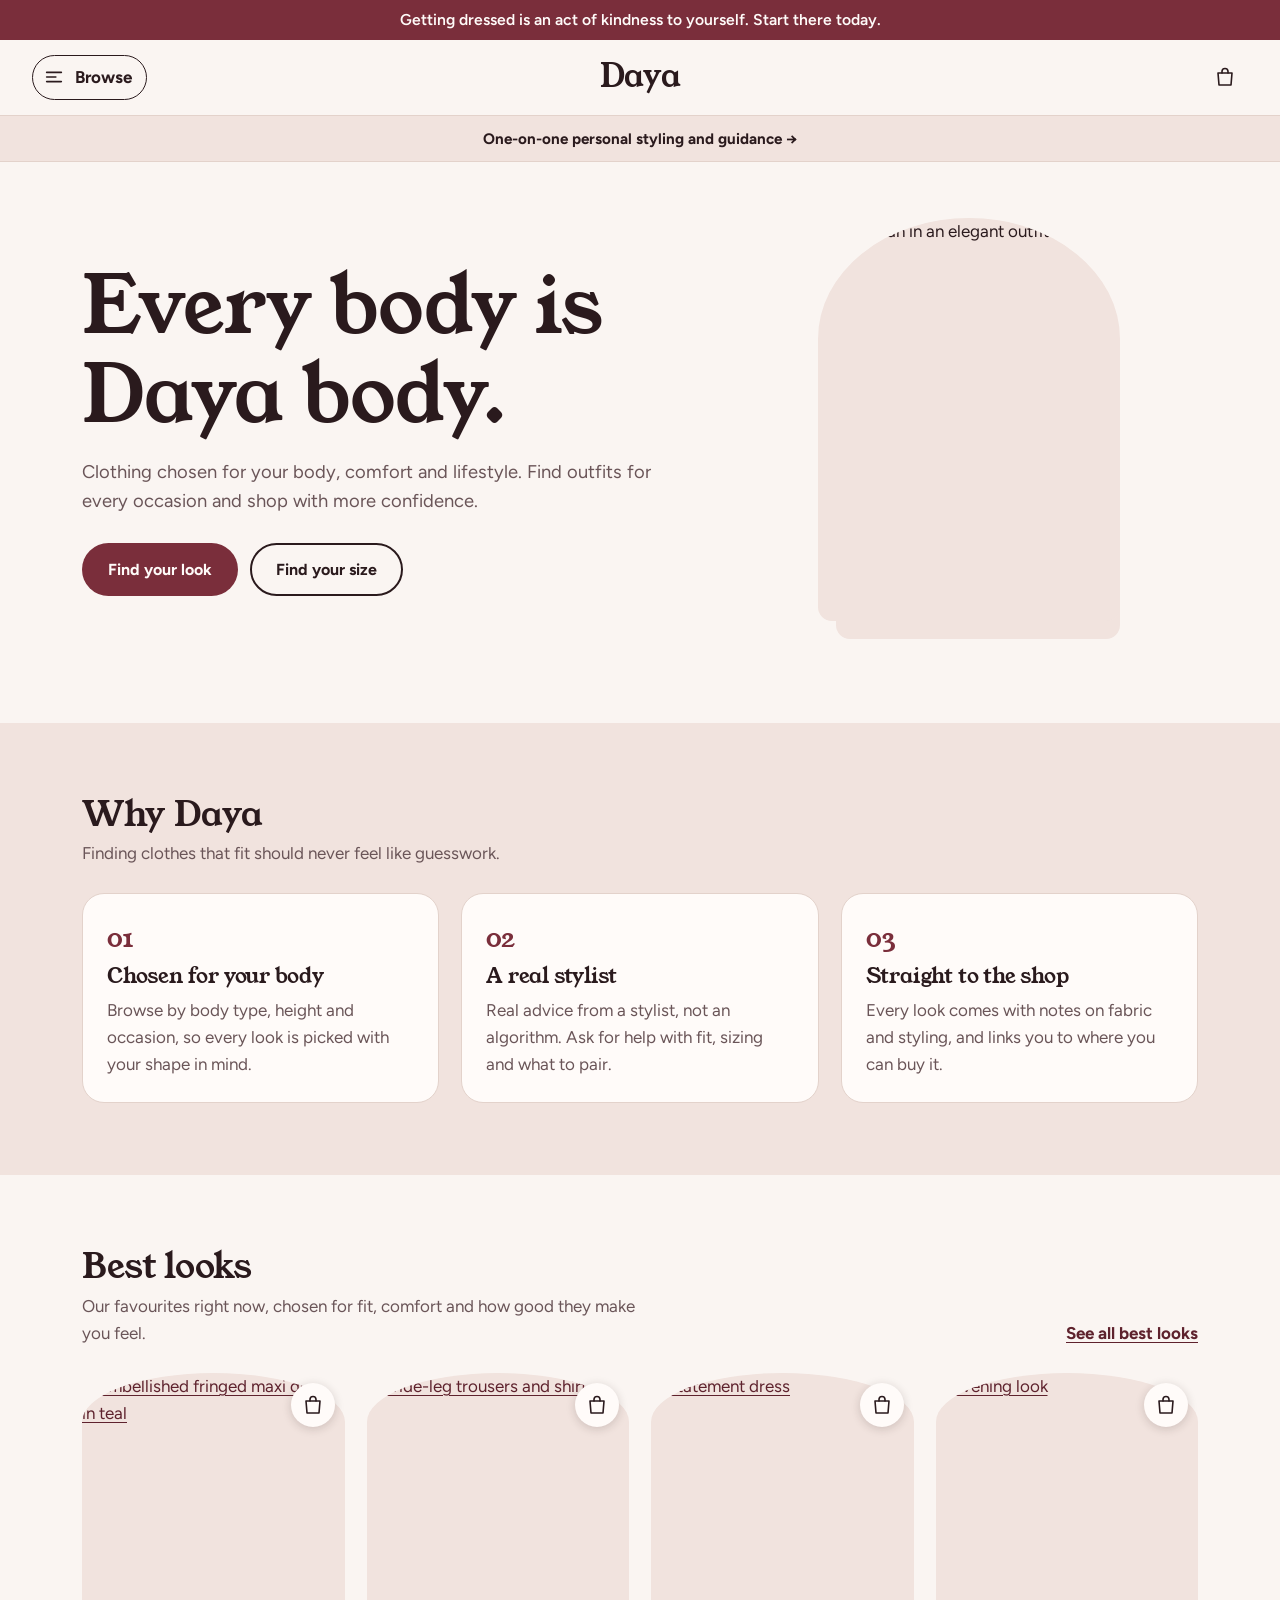
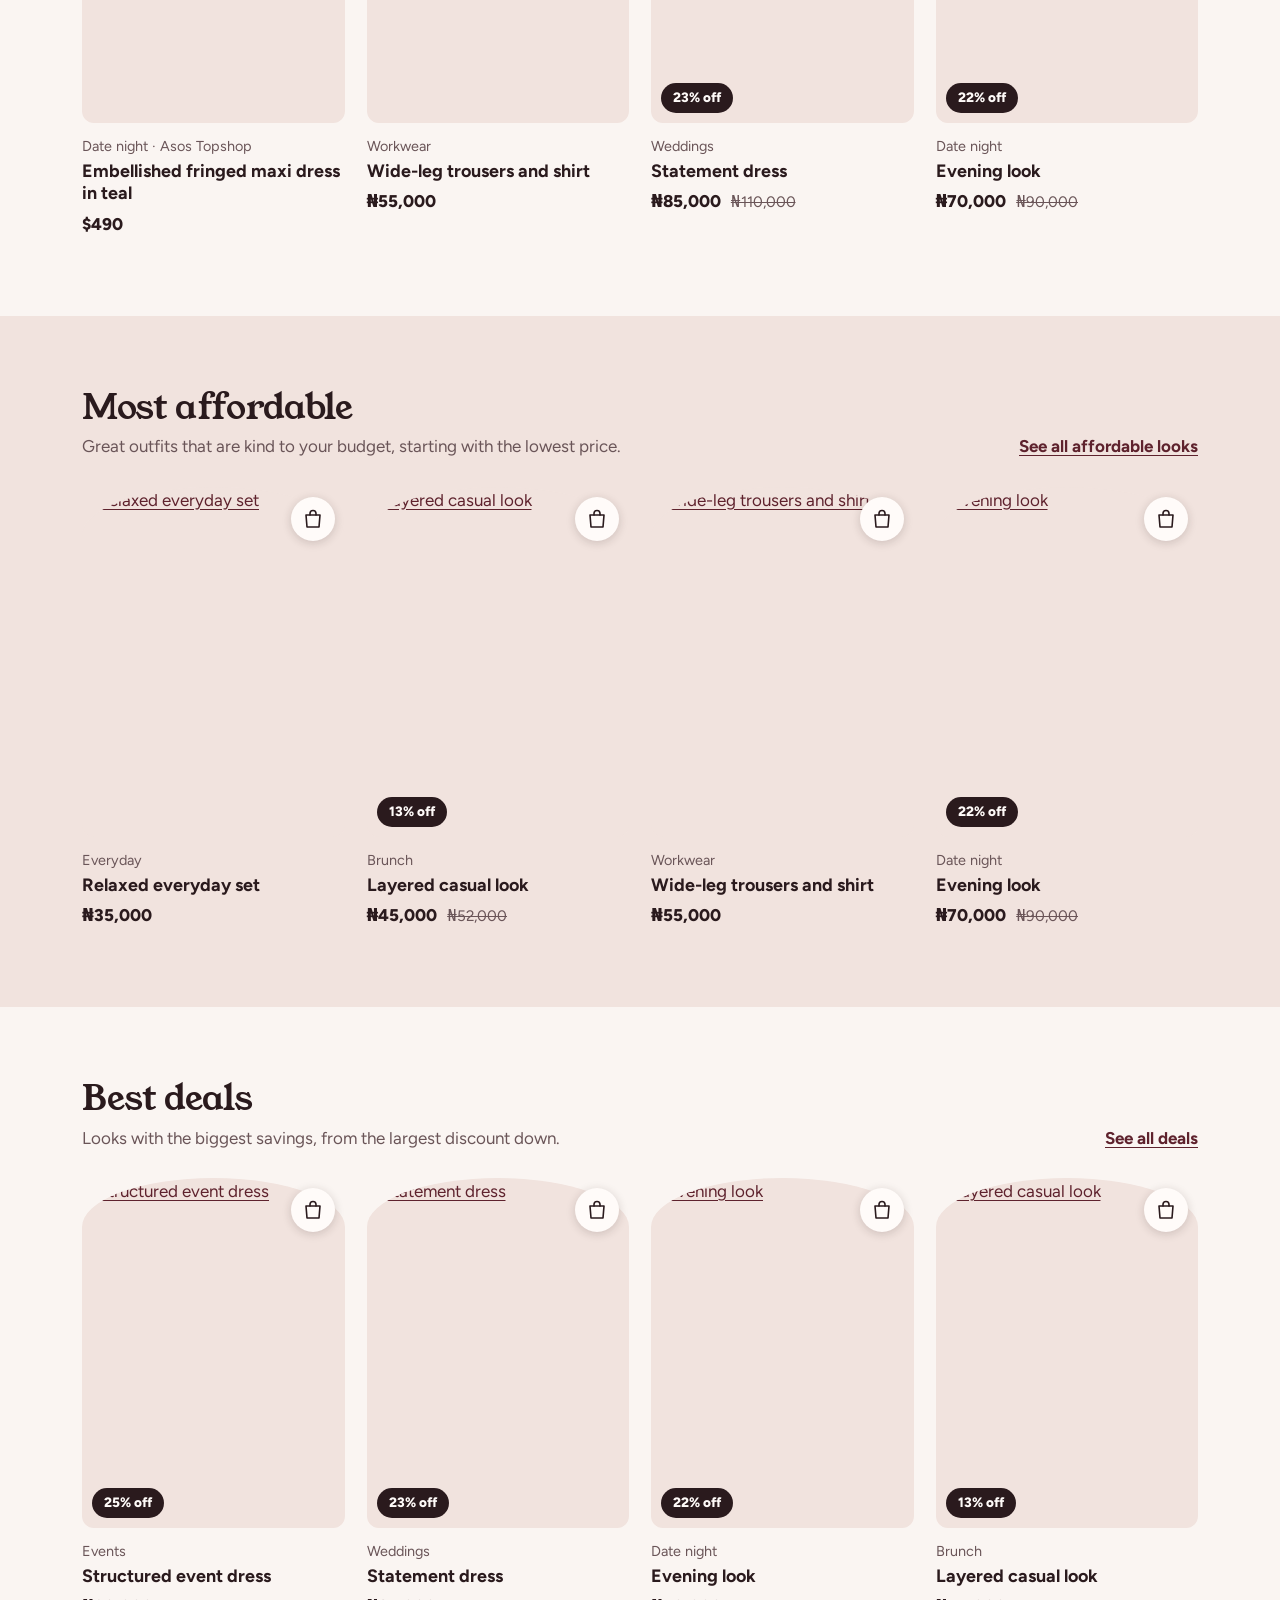
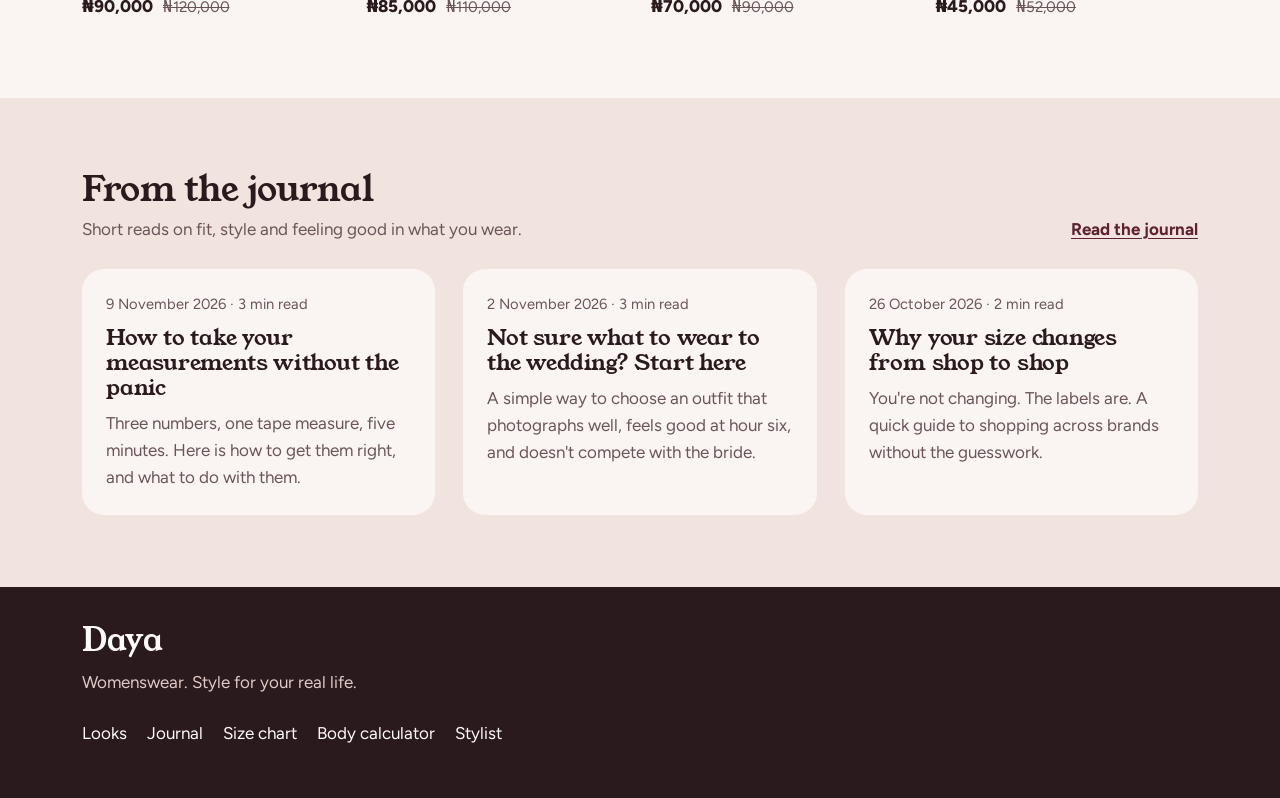
==== commit c0189fe2: "Add files via upload" ====
--- a/index.html
+++ b/index.html
@@ -16,15 +16,15 @@
     <section class="hero">
       <div class="wrap hero-grid">
         <div>
-          <h1>Every body is Daya body.</h1>
-          <p class="lede">Clothing chosen for your body, comfort and lifestyle. Find outfits for every occasion and shop with more confidence.</p>
+          <h1 data-text="heroTitle">Every body is Daya body.</h1>
+          <p class="lede" data-text="heroText">Clothing chosen for your body, comfort and lifestyle. Find outfits for every occasion and shop with more confidence.</p>
           <div class="hero-actions">
-            <a class="btn btn-primary" href="looks.html">Find your look</a>
-            <a class="btn btn-ghost" href="calculator.html">Find your size</a>
+            <a class="btn btn-primary" href="looks.html" data-text="heroBtn1">Find your look</a>
+            <a class="btn btn-ghost" href="calculator.html" data-text="heroBtn2">Find your size</a>
           </div>
         </div>
         <div class="hero-art">
-          <img src="https://hcqzgqdezosaqfsadjyq.supabase.co/storage/v1/object/public/site-images/1794406655212-083v5l.jpg" alt="A woman in an elegant outfit" width="600" height="800" fetchpriority="high" decoding="async">
+          <img data-img="heroImage" src="https://hcqzgqdezosaqfsadjyq.supabase.co/storage/v1/object/public/site-images/1794406655212-083v5l.jpg" alt="A woman in an elegant outfit" width="600" height="800" fetchpriority="high" decoding="async">
         </div>
       </div>
     </section>
@@ -32,12 +32,12 @@
     <section class="section tint" aria-labelledby="t-why">
       <div class="wrap">
         <div class="section-head">
-          <div><h2 class="section-title" id="t-why">Why Daya</h2><p>Finding clothes that fit should never feel like guesswork.</p></div>
+          <div><h2 class="section-title" id="t-why" data-text="whyTitle">Why Daya</h2><p data-text="whySub">Finding clothes that fit should never feel like guesswork.</p></div>
         </div>
         <div class="why-grid">
-          <div class="why"><span class="why-num">01</span><h3>Chosen for your body</h3><p>Browse by body type, height and occasion, so every look is picked with your shape in mind.</p></div>
-          <div class="why"><span class="why-num">02</span><h3>A real stylist</h3><p>Real advice from a stylist, not an algorithm. Ask for help with fit, sizing and what to pair.</p></div>
-          <div class="why"><span class="why-num">03</span><h3>Straight to the shop</h3><p>Every look comes with notes on fabric and styling, and links you to where you can buy it.</p></div>
+          <div class="why"><span class="why-num">01</span><h3 data-text="why1Title">Chosen for your body</h3><p data-text="why1Text">Browse by body type, height and occasion, so every look is picked with your shape in mind.</p></div>
+          <div class="why"><span class="why-num">02</span><h3 data-text="why2Title">A real stylist</h3><p data-text="why2Text">Real advice from a stylist, not an algorithm. Ask for help with fit, sizing and what to pair.</p></div>
+          <div class="why"><span class="why-num">03</span><h3 data-text="why3Title">Straight to the shop</h3><p data-text="why3Text">Every look comes with notes on fabric and styling, and links you to where you can buy it.</p></div>
         </div>
       </div>
     </section>
@@ -45,7 +45,7 @@
     <section class="section" aria-labelledby="t-best">
       <div class="wrap">
         <div class="section-head">
-          <div><h2 class="section-title" id="t-best">Best looks</h2><p>Our favourites right now, chosen for fit, comfort and how good they make you feel.</p></div>
+          <div><h2 class="section-title" id="t-best" data-text="bestTitle">Best looks</h2><p data-text="bestSub">Our favourites right now, chosen for fit, comfort and how good they make you feel.</p></div>
           <a class="see-all" href="looks.html?collection=best">See all best looks</a>
         </div>
         <div class="grid four" id="grid-best"></div>
@@ -55,7 +55,7 @@
     <section class="section tint" aria-labelledby="t-aff">
       <div class="wrap">
         <div class="section-head">
-          <div><h2 class="section-title" id="t-aff">Most affordable</h2><p>Great outfits that are kind to your budget, starting with the lowest price.</p></div>
+          <div><h2 class="section-title" id="t-aff" data-text="affordableTitle">Most affordable</h2><p data-text="affordableSub">Great outfits that are kind to your budget, starting with the lowest price.</p></div>
           <a class="see-all" href="looks.html?collection=affordable">See all affordable looks</a>
         </div>
         <div class="grid four" id="grid-affordable"></div>
@@ -65,7 +65,7 @@
     <section class="section" aria-labelledby="t-deals">
       <div class="wrap">
         <div class="section-head">
-          <div><h2 class="section-title" id="t-deals">Best deals</h2><p>Looks with the biggest savings, from the largest discount down.</p></div>
+          <div><h2 class="section-title" id="t-deals" data-text="dealsTitle">Best deals</h2><p data-text="dealsSub">Looks with the biggest savings, from the largest discount down.</p></div>
           <a class="see-all" href="looks.html?collection=deals">See all deals</a>
         </div>
         <div class="grid four" id="grid-deals"></div>
@@ -75,7 +75,7 @@
     <section class="section tint" aria-labelledby="t-journal">
       <div class="wrap">
         <div class="section-head">
-          <div><h2 class="section-title" id="t-journal">From the journal</h2><p>Short reads on fit, style and feeling good in what you wear.</p></div>
+          <div><h2 class="section-title" id="t-journal" data-text="journalTitle">From the journal</h2><p data-text="journalSub">Short reads on fit, style and feeling good in what you wear.</p></div>
           <a class="see-all" href="journal.html">Read the journal</a>
         </div>
         <div class="posts" id="home-journal"></div>
@@ -83,8 +83,6 @@
     </section>
 
   </main>
-  <script src="content.js"></script>
-  <script src="layout.js"></script>
-  <script src="pages.js"></script>
+  <script src="boot.js"></script>
 </body>
 </html>
--- a/styles.css
+++ b/styles.css
@@ -36,7 +36,7 @@
   background: var(--paper);
   -webkit-font-smoothing: antialiased;
 }
-img { max-width: 100%; display: block; }
+img { max-width: 100%; height: auto; display: block; }
 a { color: var(--berry-deep); text-underline-offset: 3px; }
 a:hover { color: var(--berry); }
 h1, h2, h3, p, ul { margin-top: 0; }
@@ -186,6 +186,13 @@
 }
 .hero-art img { position: relative; width: 100%; aspect-ratio: 3 / 4; max-height: 60vh; object-fit: cover; object-position: center top; border-radius: var(--arch); background: var(--lilac); }
 
+/* ---------- Why Daya ---------- */
+.why-grid { display: grid; gap: 18px; }
+.why { background: var(--white); border: 1px solid var(--line); border-radius: 22px; padding: 24px; }
+.why-num { font-family: var(--font-display); font-size: 1.6rem; color: var(--berry); }
+.why h3 { font-size: 1.3rem; margin: 6px 0 8px; }
+.why p { margin: 0; color: var(--ink-soft); }
+
 /* ---------- Sections ---------- */
 .section { padding: 56px 0; }
 .section.tint { background: var(--lilac); }
@@ -236,6 +243,24 @@
 .prose p { font-size: 1.12rem; line-height: 1.75; margin-bottom: 1.1em; max-width: 68ch; }
 .prose h2 { font-size: 1.5rem; margin: 1.8em 0 .5em; }
 .back { margin-top: 36px; font-weight: 700; }
+
+/* ---------- Occasion and body type steps ---------- */
+.steps { display: grid; gap: 26px; margin: 12px 0 28px; }
+.step-title { font-size: 1.3rem; display: flex; align-items: center; gap: 10px; margin: 0 0 14px; }
+.step-num {
+  display: inline-grid; place-items: center; width: 30px; height: 30px; border-radius: 50%;
+  background: var(--berry); color: var(--white); font-family: var(--font-body); font-size: .95rem; font-weight: 800;
+}
+.chips { display: flex; flex-wrap: wrap; gap: 10px; }
+.chip {
+  min-height: 46px; padding: 8px 20px; border-radius: 999px; cursor: pointer;
+  background: var(--white); color: var(--ink); border: 1.5px solid var(--ink); font: inherit; font-weight: 700;
+}
+.chip:hover { background: var(--lilac); }
+.chip[aria-pressed="true"] { background: var(--berry); border-color: var(--berry); color: var(--white); }
+.step-note { margin: 14px 0 0; }
+.step-prompt { margin: 0; color: var(--ink-soft); font-weight: 600; }
+.step-prompt:empty { display: none; }
 
 /* ---------- Page headers + filters ---------- */
 .page-head { padding: 44px 0 20px; }
@@ -315,7 +340,7 @@
 .card-title a { color: inherit; text-decoration: none; }
 .card-title a:hover { color: var(--berry); text-decoration: underline; }
 .look-grid { display: grid; grid-template-columns: minmax(0, 1fr); gap: 28px; padding: 36px 0 20px; align-items: start; }
-.look-media { position: relative; max-width: 420px; width: 100%; justify-self: center; }
+.look-media { position: relative; max-width: 360px; width: 100%; justify-self: center; }
 .look-media img { width: 100%; aspect-ratio: 3 / 4; object-fit: cover; object-position: center top; border-radius: var(--arch); background: var(--lilac); }
 .look-price { font-size: 1.3rem; font-weight: 800; margin: 0 0 18px; }
 .look-price .was { font-weight: 400; color: var(--ink-soft); margin-left: 6px; }
@@ -323,6 +348,7 @@
 .look-fact strong { display: inline-block; min-width: 64px; }
 .look-sub { font-size: 1.3rem; margin: 22px 0 6px; }
 .look-note { margin: 0 0 6px; max-width: 52ch; }
+.look-copy { margin: 0 0 14px; }
 .look-actions { display: flex; flex-wrap: wrap; gap: 12px; margin: 24px 0 18px; }
 @media (min-width: 720px) {
   .look-grid { grid-template-columns: minmax(0, .8fr) minmax(0, 1fr); gap: 48px; padding-top: 48px; }
@@ -331,10 +357,12 @@
 /* ---------- Larger screens ---------- */
 @media (min-width: 720px) {
   :root { --gutter: 32px; --header-h: 76px; }
+  .why-grid { grid-template-columns: repeat(3, 1fr); gap: 22px; }
   .top-links { display: flex; }
   .grid { grid-template-columns: repeat(3, 1fr); gap: 34px 22px; }
   .posts { grid-template-columns: repeat(3, 1fr); }
-  .filters { grid-template-columns: repeat(3, 1fr); align-items: end; }
+  .filters { grid-template-columns: repeat(2, 1fr); align-items: end; }
+  .filters .field-search { grid-column: 1 / -1; }
   .filters .field-reset { grid-column: 1 / -1; }
   .two-col { grid-template-columns: 1fr 1fr; }
   .guide { grid-template-columns: 1fr 1fr; }
@@ -342,6 +370,7 @@
   .band-actions { justify-content: flex-end; }
 }
 @media (min-width: 960px) {
+  .filters { grid-template-columns: repeat(4, 1fr); }
   .hero { padding: 56px 0 84px; }
   .hero-grid { grid-template-columns: minmax(0, 1.1fr) minmax(0, .9fr); gap: 56px; }
   .grid.four { grid-template-columns: repeat(4, 1fr); }
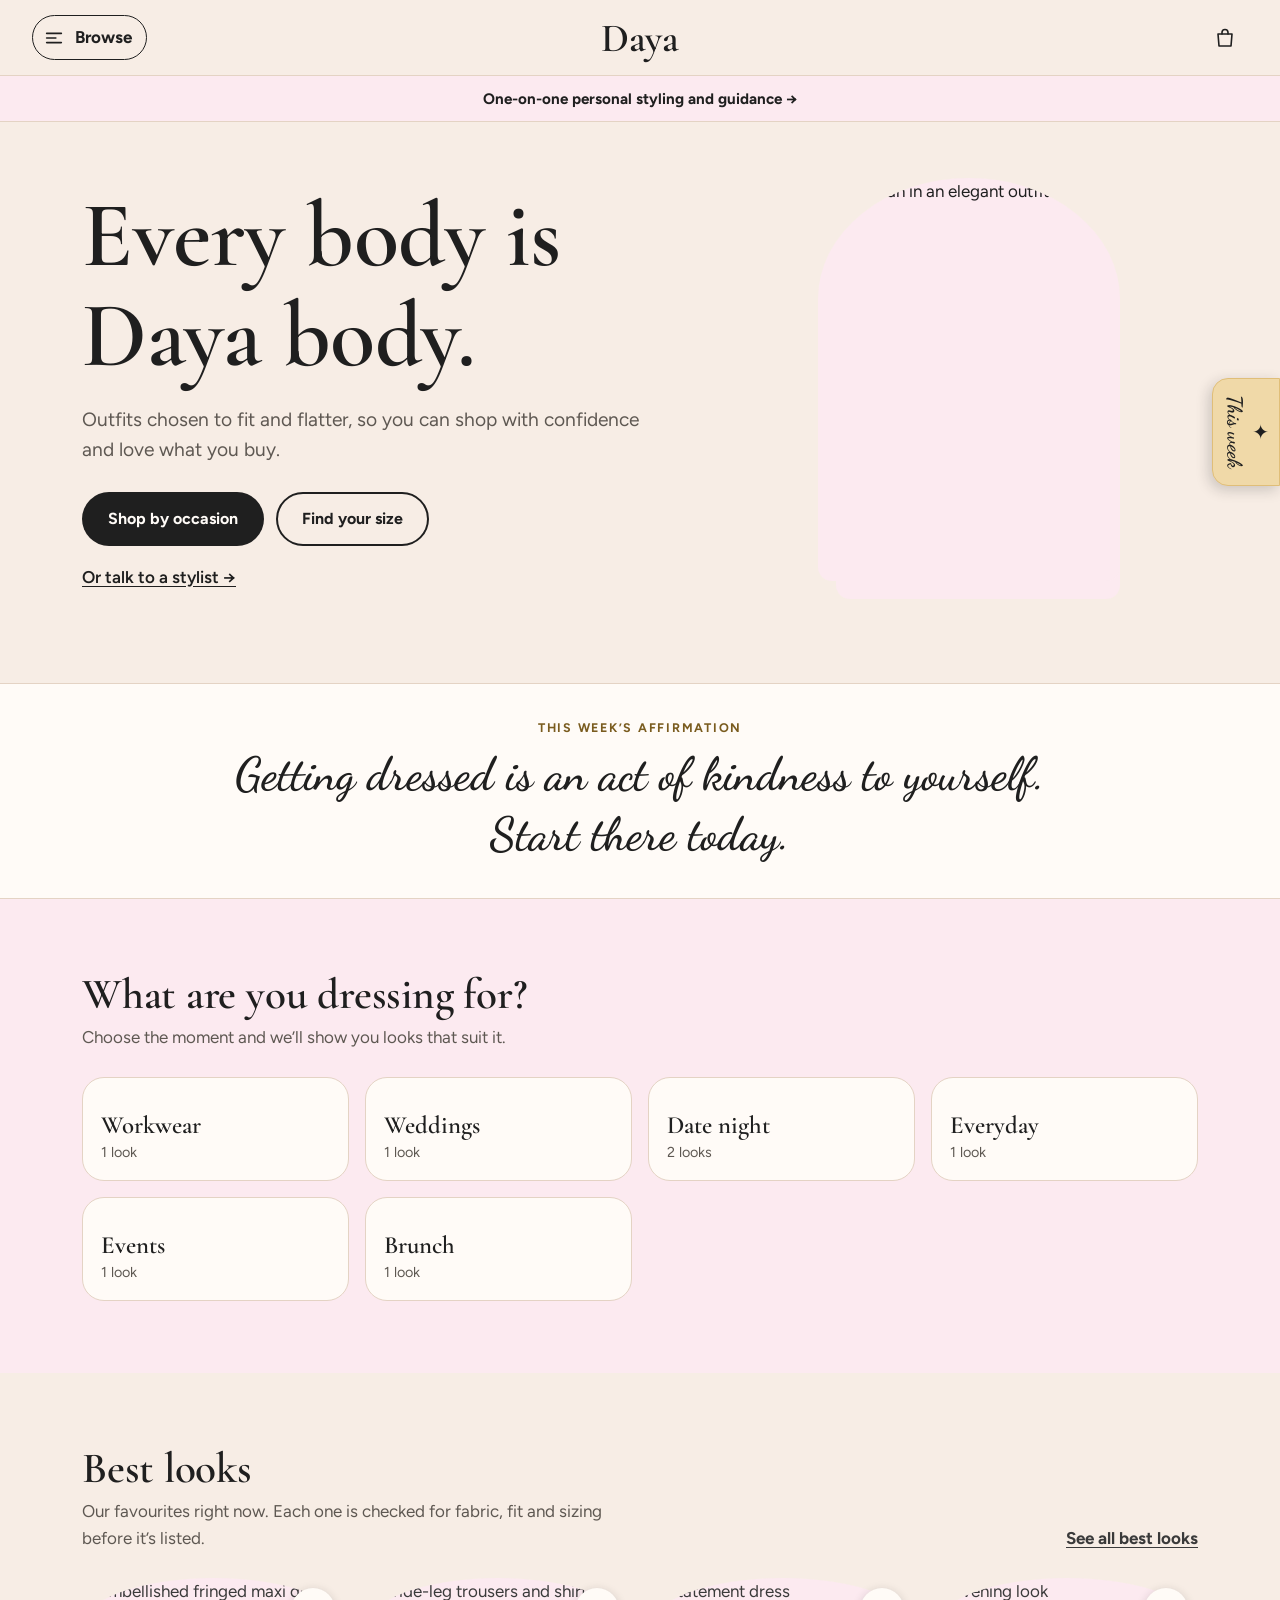
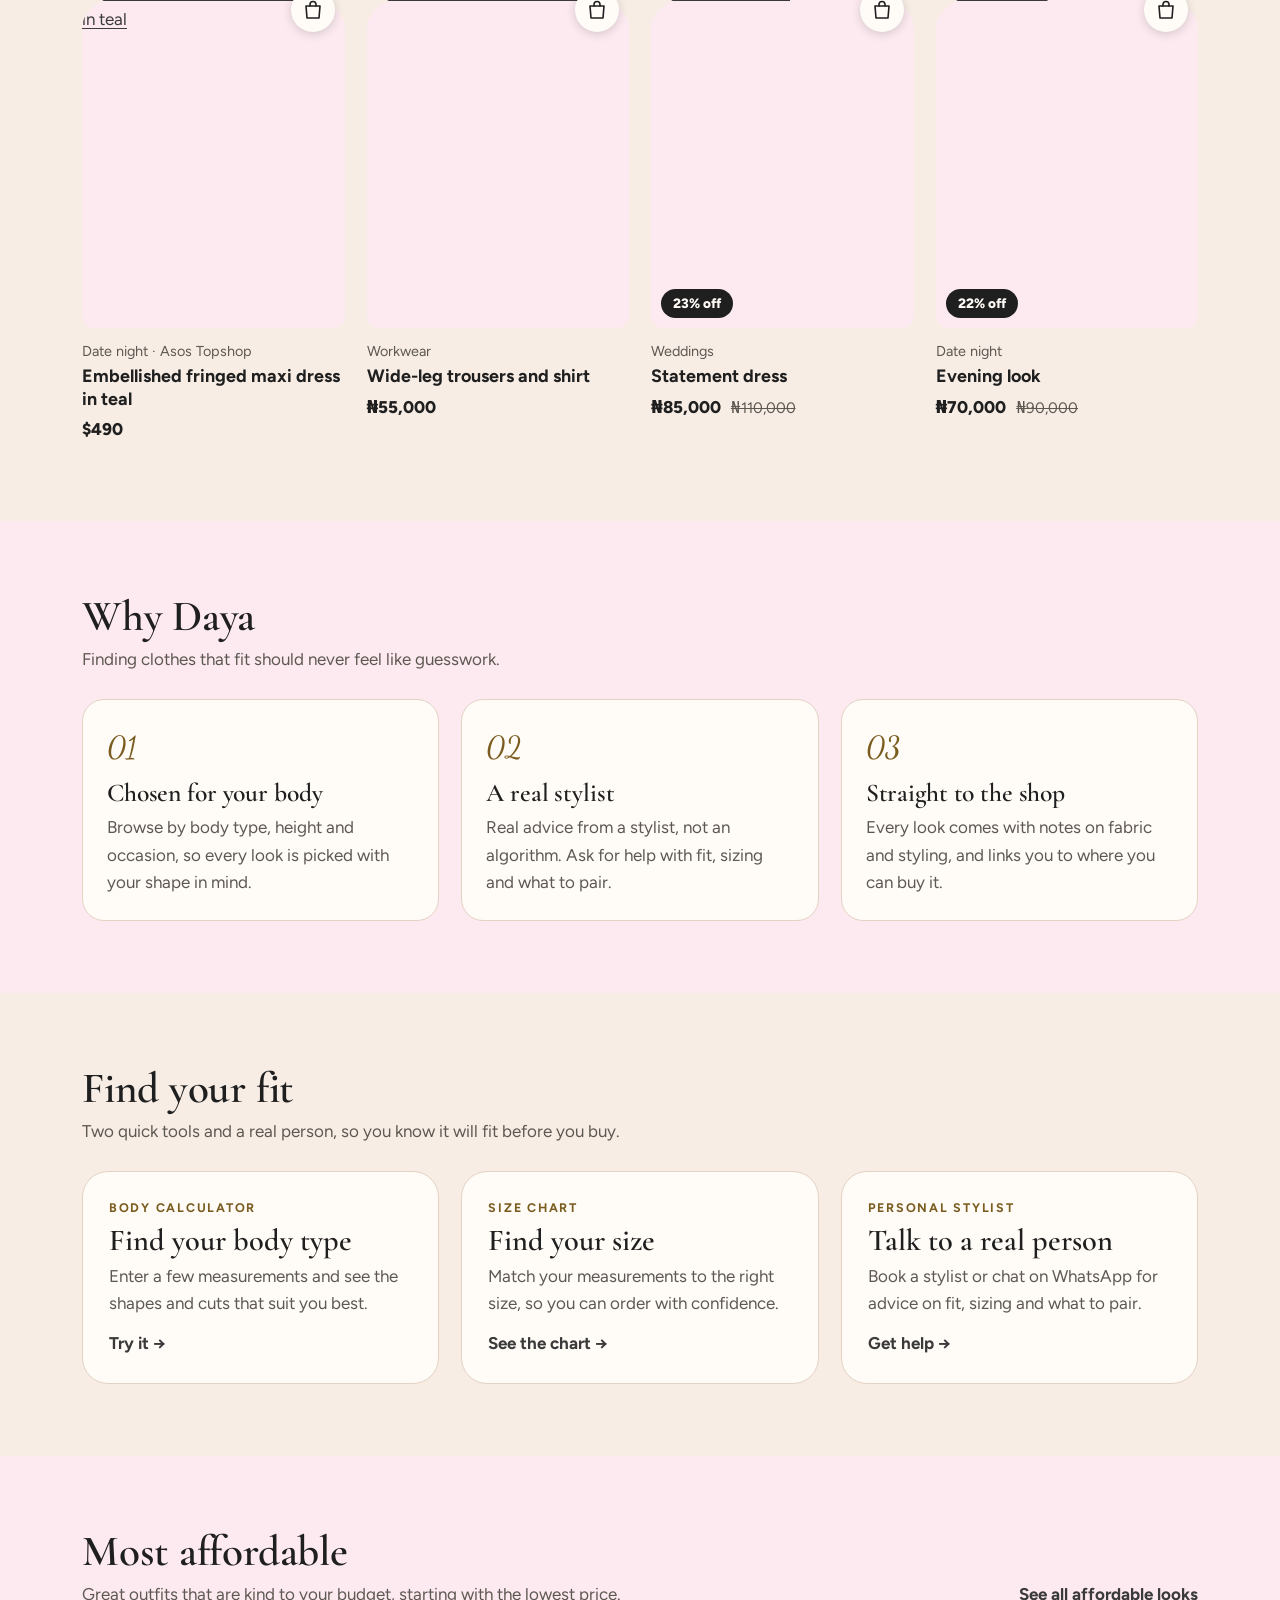
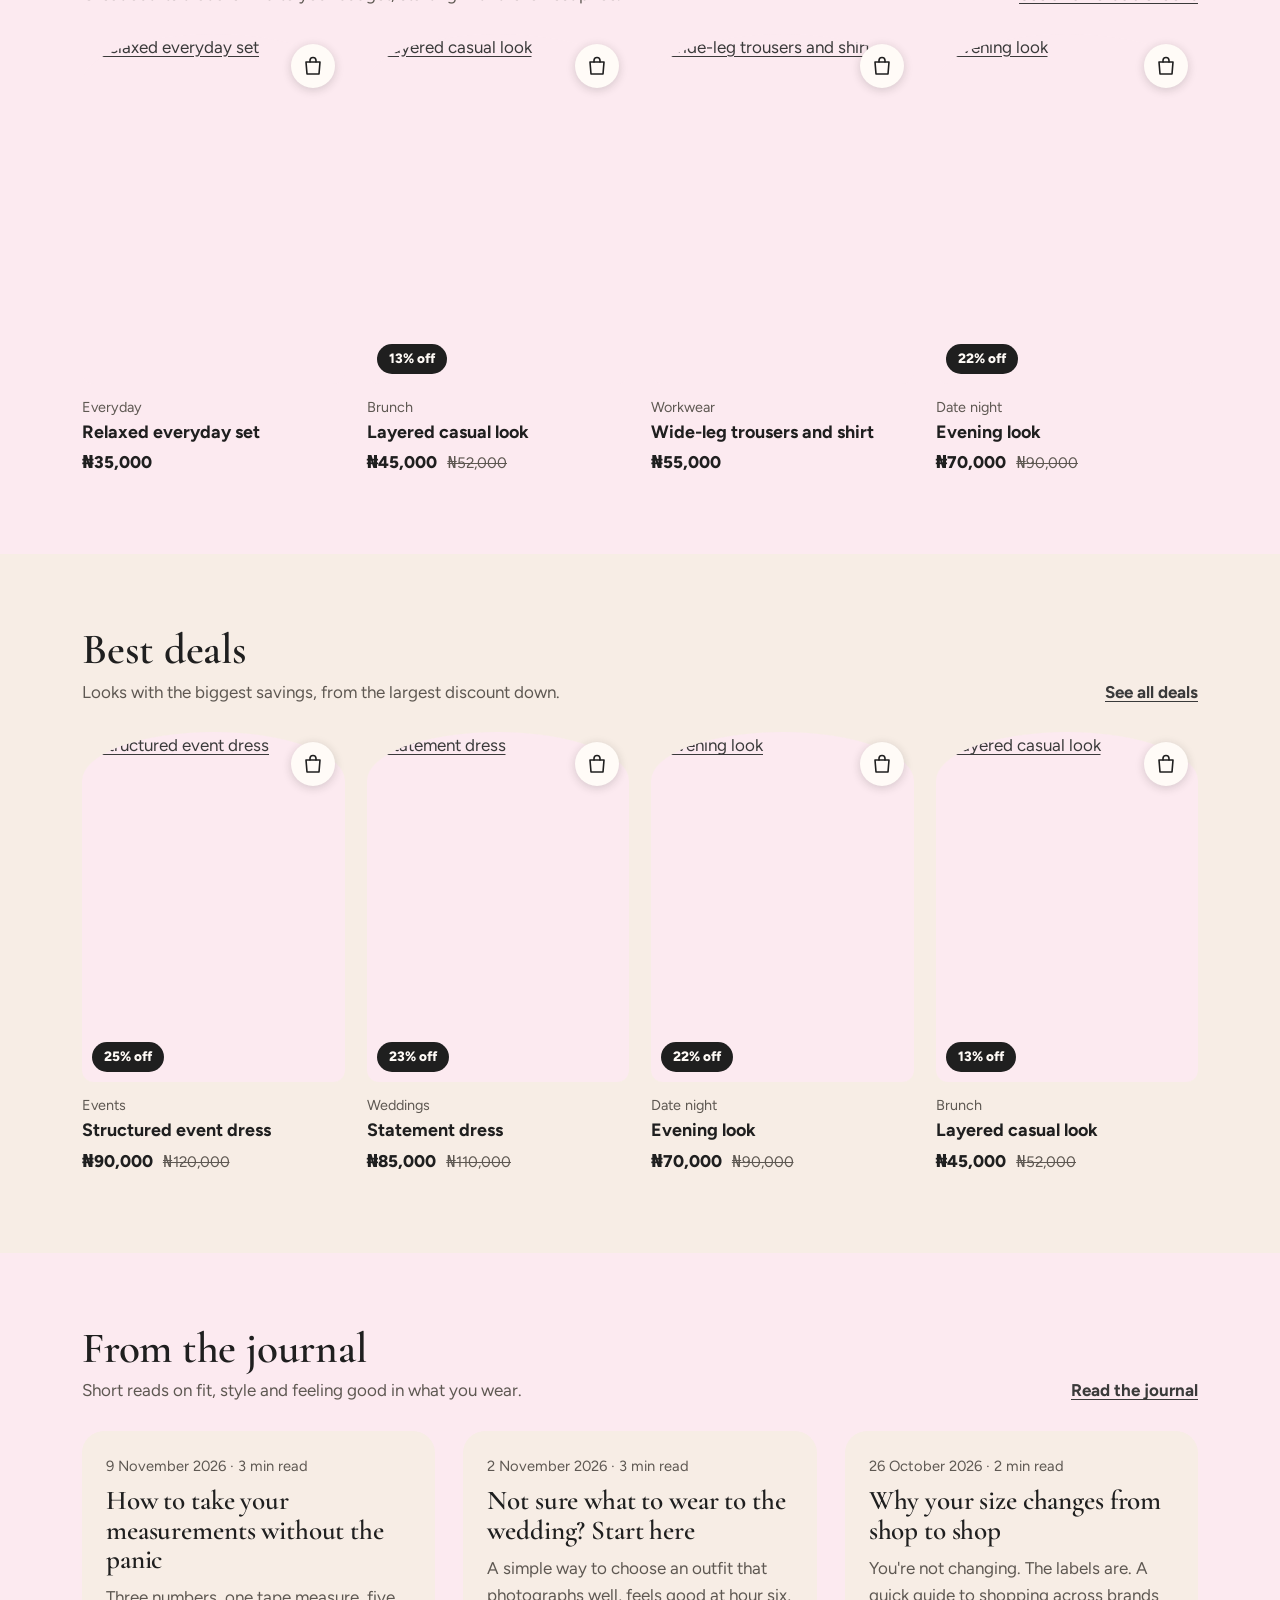
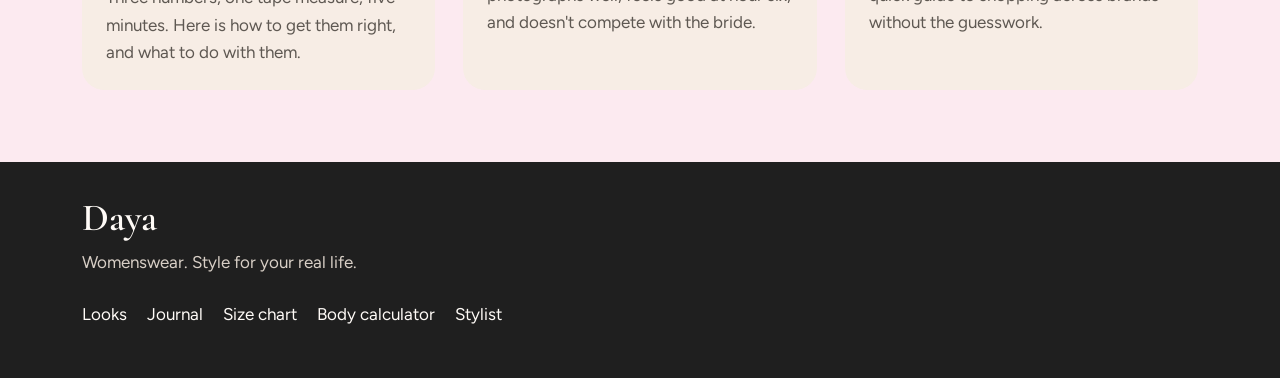
==== commit 86d335d5: "Add files via upload" ====
--- a/index.html
+++ b/index.html
@@ -7,7 +7,7 @@
   <meta name="description" content="Pick your body type and occasion, and find looks that fit.">
   <link rel="preconnect" href="https://fonts.googleapis.com">
   <link rel="preconnect" href="https://fonts.gstatic.com" crossorigin>
-  <link href="https://fonts.googleapis.com/css2?family=Figtree:wght@400;600;700;800&family=Young+Serif&display=swap" rel="stylesheet">
+  <link href="https://fonts.googleapis.com/css2?family=Figtree:wght@400;600;700;800&family=Cormorant+Garamond:wght@500;600;700&family=Dancing+Script:wght@500;600&display=swap" rel="stylesheet">
   <link rel="stylesheet" href="styles.css">
 </head>
 <body data-page="home">
@@ -17,15 +17,42 @@
       <div class="wrap hero-grid">
         <div>
           <h1 data-text="heroTitle">Every body is Daya body.</h1>
-          <p class="lede" data-text="heroText">Clothing chosen for your body, comfort and lifestyle. Find outfits for every occasion and shop with more confidence.</p>
+          <p class="lede" data-text="heroText">Outfits chosen to fit and flatter, so you can shop with confidence and love what you buy.</p>
           <div class="hero-actions">
-            <a class="btn btn-primary" href="looks.html" data-text="heroBtn1">Find your look</a>
+            <a class="btn btn-primary" href="#occasions" data-text="heroBtn1">Shop by occasion</a>
             <a class="btn btn-ghost" href="calculator.html" data-text="heroBtn2">Find your size</a>
           </div>
+          <p class="hero-link"><a href="stylist.html#book">Or talk to a stylist <span aria-hidden="true">→</span></a></p>
         </div>
         <div class="hero-art">
           <img data-img="heroImage" src="https://hcqzgqdezosaqfsadjyq.supabase.co/storage/v1/object/public/site-images/1794406655212-083v5l.jpg" alt="A woman in an elegant outfit" width="600" height="800" fetchpriority="high" decoding="async">
         </div>
+      </div>
+    </section>
+
+    <section class="affirm-feature" aria-label="This week’s affirmation" data-affirm-wrap>
+      <div class="wrap">
+        <p class="affirm-kicker">This week’s affirmation</p>
+        <p class="affirm-quote" data-affirm></p>
+      </div>
+    </section>
+
+    <section class="section tint" id="occasions" aria-labelledby="t-occ">
+      <div class="wrap">
+        <div class="section-head">
+          <div><h2 class="section-title" id="t-occ" data-text="occasionsTitle">What are you dressing for?</h2><p data-text="occasionsSub">Choose the moment and we’ll show you looks that suit it.</p></div>
+        </div>
+        <div class="occ-tiles" id="occ-tiles"></div>
+      </div>
+    </section>
+
+    <section class="section" aria-labelledby="t-best">
+      <div class="wrap">
+        <div class="section-head">
+          <div><h2 class="section-title" id="t-best" data-text="bestTitle">Best looks</h2><p data-text="bestSub">Our favourites right now. Each one is checked for fabric, fit and sizing before it’s listed.</p></div>
+          <a class="see-all" href="looks.html?collection=best">See all best looks</a>
+        </div>
+        <div class="grid four" id="grid-best"></div>
       </div>
     </section>
 
@@ -42,13 +69,16 @@
       </div>
     </section>
 
-    <section class="section" aria-labelledby="t-best">
+    <section class="section" aria-labelledby="t-tools">
       <div class="wrap">
         <div class="section-head">
-          <div><h2 class="section-title" id="t-best" data-text="bestTitle">Best looks</h2><p data-text="bestSub">Our favourites right now, chosen for fit, comfort and how good they make you feel.</p></div>
-          <a class="see-all" href="looks.html?collection=best">See all best looks</a>
+          <div><h2 class="section-title" id="t-tools" data-text="toolsTitle">Find your fit</h2><p data-text="toolsSub">Two quick tools and a real person, so you know it will fit before you buy.</p></div>
         </div>
-        <div class="grid four" id="grid-best"></div>
+        <div class="tool-grid">
+          <a class="tool" href="calculator.html"><span class="tool-kicker">Body calculator</span><span class="tool-title">Find your body type</span><span class="tool-text">Enter a few measurements and see the shapes and cuts that suit you best.</span><span class="tool-go">Try it <span aria-hidden="true">→</span></span></a>
+          <a class="tool" href="size-chart.html"><span class="tool-kicker">Size chart</span><span class="tool-title">Find your size</span><span class="tool-text">Match your measurements to the right size, so you can order with confidence.</span><span class="tool-go">See the chart <span aria-hidden="true">→</span></span></a>
+          <a class="tool" href="stylist.html#book"><span class="tool-kicker">Personal stylist</span><span class="tool-title">Talk to a real person</span><span class="tool-text">Book a stylist or chat on WhatsApp for advice on fit, sizing and what to pair.</span><span class="tool-go">Get help <span aria-hidden="true">→</span></span></a>
+        </div>
       </div>
     </section>
 
--- a/styles.css
+++ b/styles.css
@@ -1,19 +1,24 @@
 /* ==========================================================================
    Daya — styles
-   Palette: burgundy wine, deep wine ink, warm cream paper. Signature: the arch.
+   Palette: ivory #F7EDE5, pastel pink #FCEAF0, light gold #F0D9A8, grey black #1F1F1F. Signature: the arch.
+   Soft editorial: elegant serif headlines, a script for affirmations, calm space.
    ========================================================================== */
 
 :root {
-  --ink: #2A1A1D;          /* text + dark surfaces */
-  --ink-soft: #6A5558;     /* muted text */
-  --berry: #7A2E3B;        /* primary (burgundy wine) */
-  --berry-deep: #5E222D;   /* hover shade of the primary */
-  --paper: #FAF5F2;        /* page background */
-  --lilac: #F1E3DE;        /* tinted sections */
-  --white: #FFFBF9;        /* cards + light text */
-  --line: #E3D2CB;
-
-  --font-display: "Young Serif", Georgia, "Times New Roman", serif;
+  --ink: #1F1F1F;          /* grey black: text, buttons, dark surfaces */
+  --ink-soft: #5E5852;     /* muted text */
+  --berry: #1F1F1F;        /* primary (grey black) */
+  --berry-deep: #3A3A3A;   /* hover shade of the primary */
+  --paper: #F7EDE5;        /* ivory: page background */
+  --lilac: #FCEAF0;        /* pastel pink: tinted sections */
+  --white: #FFFBF7;        /* cards + light text */
+  --line: #E4D3C4;
+  --gold: #F0D9A8;         /* light gold: highlights */
+  --gold-deep: #E0BE78;    /* gold borders + hover */
+  --gold-ink: #7A5C1F;     /* gold dark enough to read as small text */
+
+  --font-display: "Cormorant Garamond", Georgia, "Times New Roman", serif;
+  --font-script: "Dancing Script", "Segoe Script", cursive;
   --font-body: "Figtree", system-ui, -apple-system, "Segoe UI", sans-serif;
 
   --arch: 50% 50% 14px 14px / 30% 30% 14px 14px;
@@ -38,7 +43,7 @@
 }
 img { max-width: 100%; height: auto; display: block; }
 a { color: var(--berry-deep); text-underline-offset: 3px; }
-a:hover { color: var(--berry); }
+a:hover { color: var(--gold-ink); }
 h1, h2, h3, p, ul { margin-top: 0; }
 button { font: inherit; color: inherit; cursor: pointer; }
 :focus-visible { outline: 3px solid var(--berry); outline-offset: 3px; border-radius: 4px; }
@@ -57,10 +62,10 @@
 .wrap { width: 100%; max-width: var(--max); margin-inline: auto; padding-inline: var(--gutter); }
 
 /* ---------- Type ---------- */
-h1, h2, h3, .logo, .foot-logo, .drawer-title { font-family: var(--font-display); font-weight: 400; letter-spacing: -0.01em; line-height: 1.12; }
-.page-title { font-size: clamp(2.1rem, 5vw, 3.4rem); margin-bottom: 14px; }
-.section-title { font-size: clamp(1.6rem, 3.4vw, 2.2rem); margin-bottom: 6px; }
-.lede { font-size: 1.15rem; color: var(--ink-soft); max-width: 60ch; }
+h1, h2, h3, .logo, .foot-logo, .drawer-title { font-family: var(--font-display); font-weight: 600; letter-spacing: -0.005em; line-height: 1.08; }
+.page-title { font-size: clamp(2.5rem, 5.5vw, 3.8rem); margin-bottom: 14px; }
+.section-title { font-size: clamp(2rem, 4vw, 2.7rem); margin-bottom: 6px; }
+.lede { font-size: 1.2rem; color: var(--ink-soft); max-width: 60ch; }
 
 /* ---------- Buttons ---------- */
 .btn {
@@ -79,10 +84,6 @@
 .btn-outline-light:hover { background: var(--white); color: var(--ink); }
 .btn-block { width: 100%; }
 
-/* ---------- Affirmation bar ---------- */
-.affirm { background: var(--berry); color: var(--white); text-align: center; padding: 9px var(--gutter); }
-.affirm p { margin: 0 auto; max-width: 70ch; font-weight: 600; font-size: .98rem; line-height: 1.4; }
-
 /* ---------- Header ---------- */
 .site-header {
   position: sticky; top: 0; z-index: 40;
@@ -96,12 +97,12 @@
   border: 1.5px solid var(--ink); border-radius: 999px; font-weight: 700;
 }
 .menu-btn:hover { background: var(--ink); color: var(--white); }
-.logo { font-size: 2rem; color: var(--ink); text-decoration: none; justify-self: center; line-height: 1; }
-.logo:hover { color: var(--berry); }
+.logo { font-size: 2.5rem; color: var(--ink); text-decoration: none; justify-self: center; line-height: 1; }
+.logo:hover { color: var(--gold-ink); }
 .header-right { justify-self: end; display: flex; align-items: center; gap: 6px; }
 .top-links { display: none; gap: 4px; }
 .top-links a { padding: 10px 12px; text-decoration: none; color: var(--ink); font-weight: 600; border-radius: 8px; }
-.top-links a:hover { color: var(--berry); }
+.top-links a:hover { color: var(--gold-ink); }
 .bag-btn {
   position: relative; display: grid; place-items: center;
   width: 46px; height: 46px; background: none; border: 0; border-radius: 50%; color: var(--ink);
@@ -116,7 +117,7 @@
 @keyframes pop { 40% { transform: scale(1.18); } }
 
 /* ---------- Drawers ---------- */
-.scrim { position: fixed; inset: 0; z-index: 50; background: rgba(42, 26, 29, .5); opacity: 0; transition: opacity .25s; }
+.scrim { position: fixed; inset: 0; z-index: 50; background: rgba(31, 31, 31, .5); opacity: 0; transition: opacity .25s; }
 .scrim.show { opacity: 1; }
 .drawer {
   position: fixed; top: 0; bottom: 0; z-index: 60; width: min(90vw, 390px);
@@ -127,7 +128,7 @@
 .drawer-right { right: 0; transform: translateX(100%); border-radius: 28px 0 0 28px; }
 .drawer.open { transform: none; visibility: visible; transition: transform .28s ease, visibility 0s; }
 .drawer-head { display: flex; align-items: center; justify-content: space-between; padding: 18px 20px 10px 24px; }
-.drawer-title { font-size: 1.6rem; margin: 0; }
+.drawer-title { font-size: 2rem; margin: 0; }
 .icon-btn { display: grid; place-items: center; width: 44px; height: 44px; background: none; border: 0; border-radius: 50%; }
 .icon-btn:hover { background: var(--lilac); }
 .drawer-body { flex: 1; overflow-y: auto; padding: 6px 24px 24px; }
@@ -136,7 +137,7 @@
 .acc { border-bottom: 1px solid var(--line); }
 .acc summary {
   list-style: none; display: flex; align-items: center; justify-content: space-between;
-  min-height: 56px; font-family: var(--font-display); font-size: 1.3rem; cursor: pointer;
+  min-height: 56px; font-family: var(--font-display); font-weight: 600; font-size: 1.6rem; cursor: pointer;
 }
 .acc summary::-webkit-details-marker { display: none; }
 .acc summary::after {
@@ -150,14 +151,14 @@
 .acc-list a:hover { background: var(--lilac); color: var(--berry-deep); }
 .drawer-link {
   display: flex; align-items: center; min-height: 56px; border-bottom: 1px solid var(--line);
-  font-family: var(--font-display); font-size: 1.3rem; text-decoration: none; color: var(--ink);
-}
-.drawer-link:hover { color: var(--berry); }
+  font-family: var(--font-display); font-weight: 600; font-size: 1.6rem; text-decoration: none; color: var(--ink);
+}
+.drawer-link:hover { color: var(--gold-ink); }
 .drawer-link.sub { font-family: var(--font-body); font-size: 1.02rem; font-weight: 600; min-height: 46px; border: 0; color: var(--ink-soft); }
-.drawer-rule { border: 0; border-top: 2px solid var(--berry); margin: 22px 0 10px; width: 48px; }
+.drawer-rule { border: 0; border-top: 2px solid var(--gold-deep); margin: 22px 0 10px; width: 48px; }
 
 .bag-empty { padding: 20px 0; }
-.bag-empty-title { font-family: var(--font-display); font-size: 1.4rem; margin-bottom: 6px; }
+.bag-empty-title { font-family: var(--font-display); font-weight: 600; font-size: 1.7rem; margin-bottom: 6px; }
 .bag-empty p { color: var(--ink-soft); }
 .bag-items { list-style: none; margin: 0; padding: 0; }
 .bag-item { display: grid; grid-template-columns: 72px 1fr; gap: 14px; padding: 14px 0; border-bottom: 1px solid var(--line); }
@@ -166,18 +167,18 @@
 .bag-item-price { margin: 0 0 6px; color: var(--ink-soft); }
 .bag-item-links { margin: 0; display: flex; gap: 16px; font-size: .95rem; }
 .linklike { background: none; border: 0; padding: 0; color: var(--ink-soft); text-decoration: underline; text-underline-offset: 3px; }
-.linklike:hover { color: var(--berry); }
+.linklike:hover { color: var(--gold-ink); }
 
 /* ---------- One-on-one strip (under the header, every page) ---------- */
 .styling-strip { background: var(--lilac); text-align: center; padding: 9px var(--gutter); border-bottom: 1px solid var(--line); }
 .styling-strip a { color: var(--ink); font-weight: 700; font-size: .95rem; text-decoration: none; }
-.styling-strip a:hover { color: var(--berry); text-decoration: underline; }
+.styling-strip a:hover { color: var(--gold-ink); text-decoration: underline; }
 
 /* ---------- Hero ---------- */
 .hero { padding: 36px 0 56px; }
 .hero-grid { display: grid; grid-template-columns: minmax(0, 1fr); gap: 36px; align-items: center; }
 .hero-grid > * { min-width: 0; }
-.hero h1 { font-size: clamp(2.6rem, 8vw, 5rem); margin-bottom: 18px; }
+.hero h1 { font-size: clamp(3rem, 9vw, 5.8rem); margin-bottom: 18px; }
 .hero .lede { margin-bottom: 26px; }
 .hero-actions { display: flex; flex-wrap: wrap; gap: 12px; }
 .hero-art { position: relative; max-width: 320px; width: 100%; justify-self: center; padding: 0 0 18px 18px; }
@@ -189,8 +190,8 @@
 /* ---------- Why Daya ---------- */
 .why-grid { display: grid; gap: 18px; }
 .why { background: var(--white); border: 1px solid var(--line); border-radius: 22px; padding: 24px; }
-.why-num { font-family: var(--font-display); font-size: 1.6rem; color: var(--berry); }
-.why h3 { font-size: 1.3rem; margin: 6px 0 8px; }
+.why-num { font-family: var(--font-script); font-size: 1.9rem; color: var(--gold-ink); }
+.why h3 { font-size: 1.6rem; margin: 6px 0 8px; }
 .why p { margin: 0; color: var(--ink-soft); }
 
 /* ---------- Sections ---------- */
@@ -211,7 +212,7 @@
 }
 .save {
   position: absolute; top: 10px; right: 10px; width: 44px; height: 44px; display: grid; place-items: center;
-  background: var(--white); border: 0; border-radius: 50%; color: var(--ink); box-shadow: 0 2px 10px rgba(42,26,29,.18);
+  background: var(--white); border: 0; border-radius: 50%; color: var(--ink); box-shadow: 0 2px 10px rgba(31,31,31,.18);
   transition: background-color .2s, color .2s, transform .2s;
 }
 .save:hover { transform: scale(1.06); color: var(--berry); }
@@ -232,24 +233,24 @@
 .section.tint .post { background: var(--paper); }
 .post img { width: 100%; aspect-ratio: 16 / 9; object-fit: cover; border-radius: 14px; margin-bottom: 14px; }
 .post-meta { margin: 0 0 8px; font-size: .92rem; color: var(--ink-soft); }
-.post-title { font-size: 1.4rem; margin-bottom: 10px; }
+.post-title { font-size: 1.7rem; margin-bottom: 10px; }
 .post-title a { color: var(--ink); text-decoration: none; }
-.post-title a:hover { color: var(--berry); text-decoration: underline; }
+.post-title a:hover { color: var(--gold-ink); text-decoration: underline; }
 .post-excerpt { margin: 0; color: var(--ink-soft); }
 
 .article-wrap { max-width: 720px; }
 .article-img { width: 100%; max-height: 420px; object-fit: cover; object-position: center top; border-radius: 22px; margin: 24px 0; }
 .prose { margin-top: 28px; }
 .prose p { font-size: 1.12rem; line-height: 1.75; margin-bottom: 1.1em; max-width: 68ch; }
-.prose h2 { font-size: 1.5rem; margin: 1.8em 0 .5em; }
+.prose h2 { font-size: 1.9rem; margin: 1.8em 0 .5em; }
 .back { margin-top: 36px; font-weight: 700; }
 
 /* ---------- Occasion and body type steps ---------- */
 .steps { display: grid; gap: 26px; margin: 12px 0 28px; }
-.step-title { font-size: 1.3rem; display: flex; align-items: center; gap: 10px; margin: 0 0 14px; }
+.step-title { font-size: 1.6rem; display: flex; align-items: center; gap: 10px; margin: 0 0 14px; }
 .step-num {
   display: inline-grid; place-items: center; width: 30px; height: 30px; border-radius: 50%;
-  background: var(--berry); color: var(--white); font-family: var(--font-body); font-size: .95rem; font-weight: 800;
+  background: var(--gold); color: var(--ink); font-family: var(--font-body); font-size: .95rem; font-weight: 800;
 }
 .chips { display: flex; flex-wrap: wrap; gap: 10px; }
 .chip {
@@ -275,10 +276,10 @@
   background: var(--paper); border: 1.5px solid var(--line); border-radius: 14px;
 }
 textarea { min-height: 110px; resize: vertical; }
-select:focus, input:focus, textarea:focus { border-color: var(--berry); outline: 3px solid rgba(122,46,59,.2); outline-offset: 0; }
+select:focus, input:focus, textarea:focus { border-color: var(--gold-deep); outline: 3px solid rgba(240,217,168,.8); outline-offset: 0; }
 .result-count { margin: 0 0 18px; color: var(--ink-soft); font-weight: 600; }
 .empty { text-align: center; padding: 48px 20px; background: var(--white); border-radius: 22px; }
-.empty h2 { font-size: 1.6rem; }
+.empty h2 { font-size: 2rem; }
 .empty p { color: var(--ink-soft); max-width: 46ch; margin-inline: auto; }
 
 /* ---------- Size chart + guide ---------- */
@@ -293,9 +294,9 @@
 .steps li { margin-bottom: .6em; max-width: 64ch; }
 .guide { display: grid; gap: 14px; }
 .guide-item { background: var(--white); border-radius: 18px; padding: 18px 20px; }
-.guide-item h3 { font-size: 1.3rem; margin-bottom: 4px; }
+.guide-item h3 { font-size: 1.6rem; margin-bottom: 4px; }
 .guide-item h3 a { color: var(--ink); text-decoration: none; }
-.guide-item h3 a:hover { color: var(--berry); text-decoration: underline; }
+.guide-item h3 a:hover { color: var(--gold-ink); text-decoration: underline; }
 .guide-item p { margin: 0; color: var(--ink-soft); }
 
 /* ---------- Calculator + forms ---------- */
@@ -305,30 +306,32 @@
 .row-2 { display: grid; gap: 16px; grid-template-columns: 1fr 1fr; }
 .row-3 { display: grid; gap: 12px; grid-template-columns: repeat(3, 1fr); }
 .hint { margin: 0; font-size: .9rem; color: var(--ink-soft); }
-.error { margin: 0; padding: 12px 16px; background: #F1E3DE; color: #5E222D; border-radius: 12px; font-weight: 600; }
+.error { margin: 0; padding: 12px 16px; background: #FCEAF0; color: #8A1C3C; border-radius: 12px; font-weight: 600; }
 .notice { margin: 0 0 16px; padding: 12px 16px; background: var(--lilac); border-radius: 12px; }
 .result { background: var(--ink); color: var(--white); border-radius: 26px; padding: 28px; }
 .result a:not(.btn) { color: var(--lilac); }
 .result-label { margin: 0; font-size: .95rem; color: var(--lilac); font-weight: 700; }
-.result-size { font-family: var(--font-display); font-size: clamp(2rem, 6vw, 2.8rem); line-height: 1.1; margin: 2px 0 8px; }
-.result-alt { margin: 0 0 12px; color: #EBD5D2; }
+.result-size { font-family: var(--font-display); font-weight: 600; font-size: clamp(2.4rem, 7vw, 3.3rem); line-height: 1.1; margin: 2px 0 8px; }
+.result-alt { margin: 0 0 12px; color: #E9DFD6; }
 .result-note { margin: 16px 0 0; padding: 12px 14px; background: rgba(255,255,255,.1); border-radius: 12px; font-size: .98rem; }
 .result-rule { border: 0; border-top: 1px solid rgba(255,255,255,.25); margin: 22px 0; }
-.result-fine { margin: 20px 0 0; font-size: .9rem; color: #E0C9C6; }
+.result-fine { margin: 20px 0 0; font-size: .9rem; color: #D8CFC6; }
 .result-placeholder { background: var(--lilac); color: var(--ink-soft); border-radius: 26px; padding: 28px; }
 .result-placeholder p { margin: 0; }
 
 /* ---------- Stylist band (every page) ---------- */
-.stylist-band { background: var(--berry); color: var(--white); padding: 52px 0; margin-top: 40px; }
+.stylist-band { background: var(--gold); color: var(--ink); border-top: 1px solid var(--gold-deep); padding: 52px 0; margin-top: 40px; }
 .band-inner { display: grid; gap: 24px; align-items: center; }
-.stylist-band h2 { font-size: clamp(1.7rem, 4vw, 2.4rem); margin-bottom: 8px; }
-.stylist-band p { margin: 0; max-width: 52ch; color: #F3E1DD; }
+.stylist-band h2 { font-size: clamp(2.1rem, 4.4vw, 3rem); margin-bottom: 8px; }
+.stylist-band p { margin: 0; max-width: 52ch; color: var(--ink); }
+.stylist-band .btn-gold { background: var(--ink); color: var(--white); }
+.stylist-band .btn-gold:hover { background: var(--berry-deep); color: var(--white); }
 .band-actions { display: flex; flex-wrap: wrap; gap: 12px; }
 
 /* ---------- Footer ---------- */
-.site-footer { background: var(--ink); color: #E0C9C6; padding: 36px 0 44px; }
+.site-footer { background: var(--ink); color: #D8CFC6; padding: 36px 0 44px; }
 .foot-inner { display: grid; gap: 10px; }
-.foot-logo { font-size: 2rem; color: var(--white); margin: 0; }
+.foot-logo { font-size: 2.4rem; color: var(--white); margin: 0; }
 .foot-tag { margin: 0 0 8px; }
 .foot-nav { display: flex; flex-wrap: wrap; gap: 6px 20px; }
 .foot-nav a { color: var(--white); text-decoration: none; padding: 6px 0; }
@@ -338,7 +341,7 @@
 /* ---------- Single look page ---------- */
 .card-img-link { display: block; }
 .card-title a { color: inherit; text-decoration: none; }
-.card-title a:hover { color: var(--berry); text-decoration: underline; }
+.card-title a:hover { color: var(--gold-ink); text-decoration: underline; }
 .look-grid { display: grid; grid-template-columns: minmax(0, 1fr); gap: 28px; padding: 36px 0 20px; align-items: start; }
 .look-media { position: relative; max-width: 360px; width: 100%; justify-self: center; }
 .look-media img { width: 100%; aspect-ratio: 3 / 4; object-fit: cover; object-position: center top; border-radius: var(--arch); background: var(--lilac); }
@@ -346,7 +349,7 @@
 .look-price .was { font-weight: 400; color: var(--ink-soft); margin-left: 6px; }
 .look-fact { margin: 0 0 8px; }
 .look-fact strong { display: inline-block; min-width: 64px; }
-.look-sub { font-size: 1.3rem; margin: 22px 0 6px; }
+.look-sub { font-size: 1.6rem; margin: 22px 0 6px; }
 .look-note { margin: 0 0 6px; max-width: 52ch; }
 .look-copy { margin: 0 0 14px; }
 .look-actions { display: flex; flex-wrap: wrap; gap: 12px; margin: 24px 0 18px; }
@@ -377,7 +380,99 @@
   .section { padding: 72px 0; }
 }
 
+/* ---------- Soft editorial additions ---------- */
+section[id] { scroll-margin-top: calc(var(--header-h) + 12px); }
+.hero-link { margin: 18px 0 0; font-weight: 600; }
+.hero-link a { color: var(--ink); }
+.hero-link a:hover { color: var(--gold-ink); }
+
+/* weekly affirmation: quiet line on the homepage + side tab on every page */
+.affirm-kicker { margin: 0 0 6px; font-size: .78rem; font-weight: 700; letter-spacing: .14em; text-transform: uppercase; color: var(--gold-ink); }
+.affirm-quote { margin: 0; font-family: var(--font-script); font-weight: 600; font-size: 2rem; line-height: 1.3; color: var(--ink); }
+.affirm-feature { text-align: center; padding: 34px 0; border-block: 1px solid var(--line); background: var(--white); }
+.affirm-feature .affirm-quote { max-width: 28ch; margin-inline: auto; font-size: clamp(1.9rem, 4.6vw, 2.9rem); }
+
+.affirm-tab {
+  position: fixed; z-index: 35; right: 14px; bottom: 18px;
+  display: inline-flex; align-items: center; justify-content: center; gap: 8px;
+  width: 52px; height: 52px; padding: 0; border: 0; border-radius: 50%;
+  background: var(--gold); color: var(--ink); border: 1px solid var(--gold-deep); box-shadow: 0 6px 18px rgba(31, 31, 31, .2);
+}
+.affirm-tab:hover { background: var(--gold-deep); }
+.affirm-star { font-size: 1.25rem; line-height: 1; }
+.affirm-tab-label { display: none; font-family: var(--font-script); font-weight: 600; font-size: 1.3rem; line-height: 1; }
+.affirm-card {
+  position: fixed; z-index: 36; right: 14px; bottom: 82px; width: min(88vw, 340px);
+  padding: 26px 24px 24px; background: var(--white); border: 1px solid var(--line);
+  border-radius: 26px; box-shadow: 0 14px 40px rgba(31, 31, 31, .22); text-align: center;
+}
+.affirm-card .affirm-quote { font-size: 1.9rem; }
+.affirm-x { position: absolute; top: 6px; right: 6px; display: grid; place-items: center; width: 40px; height: 40px; background: none; border: 0; border-radius: 50%; color: var(--ink-soft); }
+.affirm-x:hover { background: var(--lilac); }
+
+/* occasion tiles */
+.occ-tiles { display: grid; grid-template-columns: repeat(2, minmax(0, 1fr)); gap: 12px; }
+.occ-tile {
+  display: flex; flex-direction: column; justify-content: flex-end; gap: 2px; min-height: 104px; padding: 16px 18px;
+  background: var(--white); border: 1px solid var(--line); border-radius: 22px; text-decoration: none; color: var(--ink);
+  transition: border-color .2s, transform .2s, background-color .2s;
+}
+.occ-tile:hover { border-color: var(--gold-deep); transform: translateY(-2px); color: var(--ink); }
+.occ-name { font-family: var(--font-display); font-weight: 600; font-size: 1.55rem; line-height: 1.1; }
+.occ-count { font-size: .9rem; color: var(--ink-soft); }
+
+/* tools: calculator, size chart, stylist */
+.tool-grid { display: grid; gap: 16px; }
+.tool {
+  display: flex; flex-direction: column; gap: 6px; padding: 26px; text-decoration: none; color: var(--ink);
+  background: var(--white); border: 1px solid var(--line); border-radius: 26px; transition: border-color .2s, transform .2s;
+}
+.tool:hover { border-color: var(--gold-deep); transform: translateY(-2px); color: var(--ink); }
+.tool-kicker { font-size: .78rem; font-weight: 700; letter-spacing: .14em; text-transform: uppercase; color: var(--gold-ink); }
+.tool-title { font-family: var(--font-display); font-weight: 600; font-size: 1.9rem; line-height: 1.1; }
+.tool-text { color: var(--ink-soft); }
+.tool-go { margin-top: 6px; font-weight: 700; color: var(--berry-deep); }
+
+@media (min-width: 720px) {
+  .occ-tiles { grid-template-columns: repeat(3, minmax(0, 1fr)); gap: 16px; }
+  .tool-grid { grid-template-columns: repeat(3, 1fr); gap: 22px; }
+  .affirm-tab {
+    right: 0; top: 42%; bottom: auto; width: auto; height: auto; padding: 16px 10px; border-radius: 16px 0 0 16px;
+    flex-direction: column; writing-mode: vertical-rl; box-shadow: -3px 4px 14px rgba(31, 31, 31, .2);
+  }
+  .affirm-tab-label { display: inline; }
+  .affirm-star { writing-mode: horizontal-tb; }
+  .affirm-card { right: 62px; bottom: auto; top: 42%; }
+}
+@media (min-width: 960px) {
+  .occ-tiles { grid-template-columns: repeat(4, minmax(0, 1fr)); }
+}
+
 @media (prefers-reduced-motion: reduce) {
   html { scroll-behavior: auto; }
   *, *::before, *::after { transition-duration: .01ms !important; animation-duration: .01ms !important; }
 }
+
+
+/* ---------- Looks page: sticky filter bar ---------- */
+.filter-bar {
+  position: sticky; top: var(--header-h); z-index: 30;
+  background: rgba(247,237,229,.96); backdrop-filter: blur(6px);
+  border-block: 1px solid var(--line); padding: 12px 0;
+}
+.filter-inner { display: grid; grid-template-columns: 1fr 1fr; gap: 10px 12px; align-items: end; }
+.fb-field { display: grid; gap: 4px; min-width: 0; }
+.fb-field label { position: absolute; width: 1px; height: 1px; overflow: hidden; clip: rect(0 0 0 0); white-space: nowrap; }
+.fb-field label.x { font-size: .78rem; font-weight: 700; letter-spacing: .08em; text-transform: uppercase; color: var(--ink-soft); }
+.fb-field select { min-height: 44px; padding: 8px 12px; border-radius: 999px; background: var(--white); }
+.fb-reset { justify-self: start; min-height: 44px; }
+.filter-bar + .wrap { padding-top: 18px; }
+@media (min-width: 760px) {
+  .filter-inner { grid-template-columns: repeat(3, minmax(0, 1fr)) auto; }
+}
+.filter-inner { grid-template-columns: 1fr 1fr; }
+.filter-inner .fb-field:nth-child(3) { grid-column: 1; }
+@media (min-width: 760px) {
+  .filter-inner { grid-template-columns: repeat(3, minmax(0, 1fr)) auto; }
+  .filter-inner .fb-field:nth-child(3) { grid-column: auto; }
+}
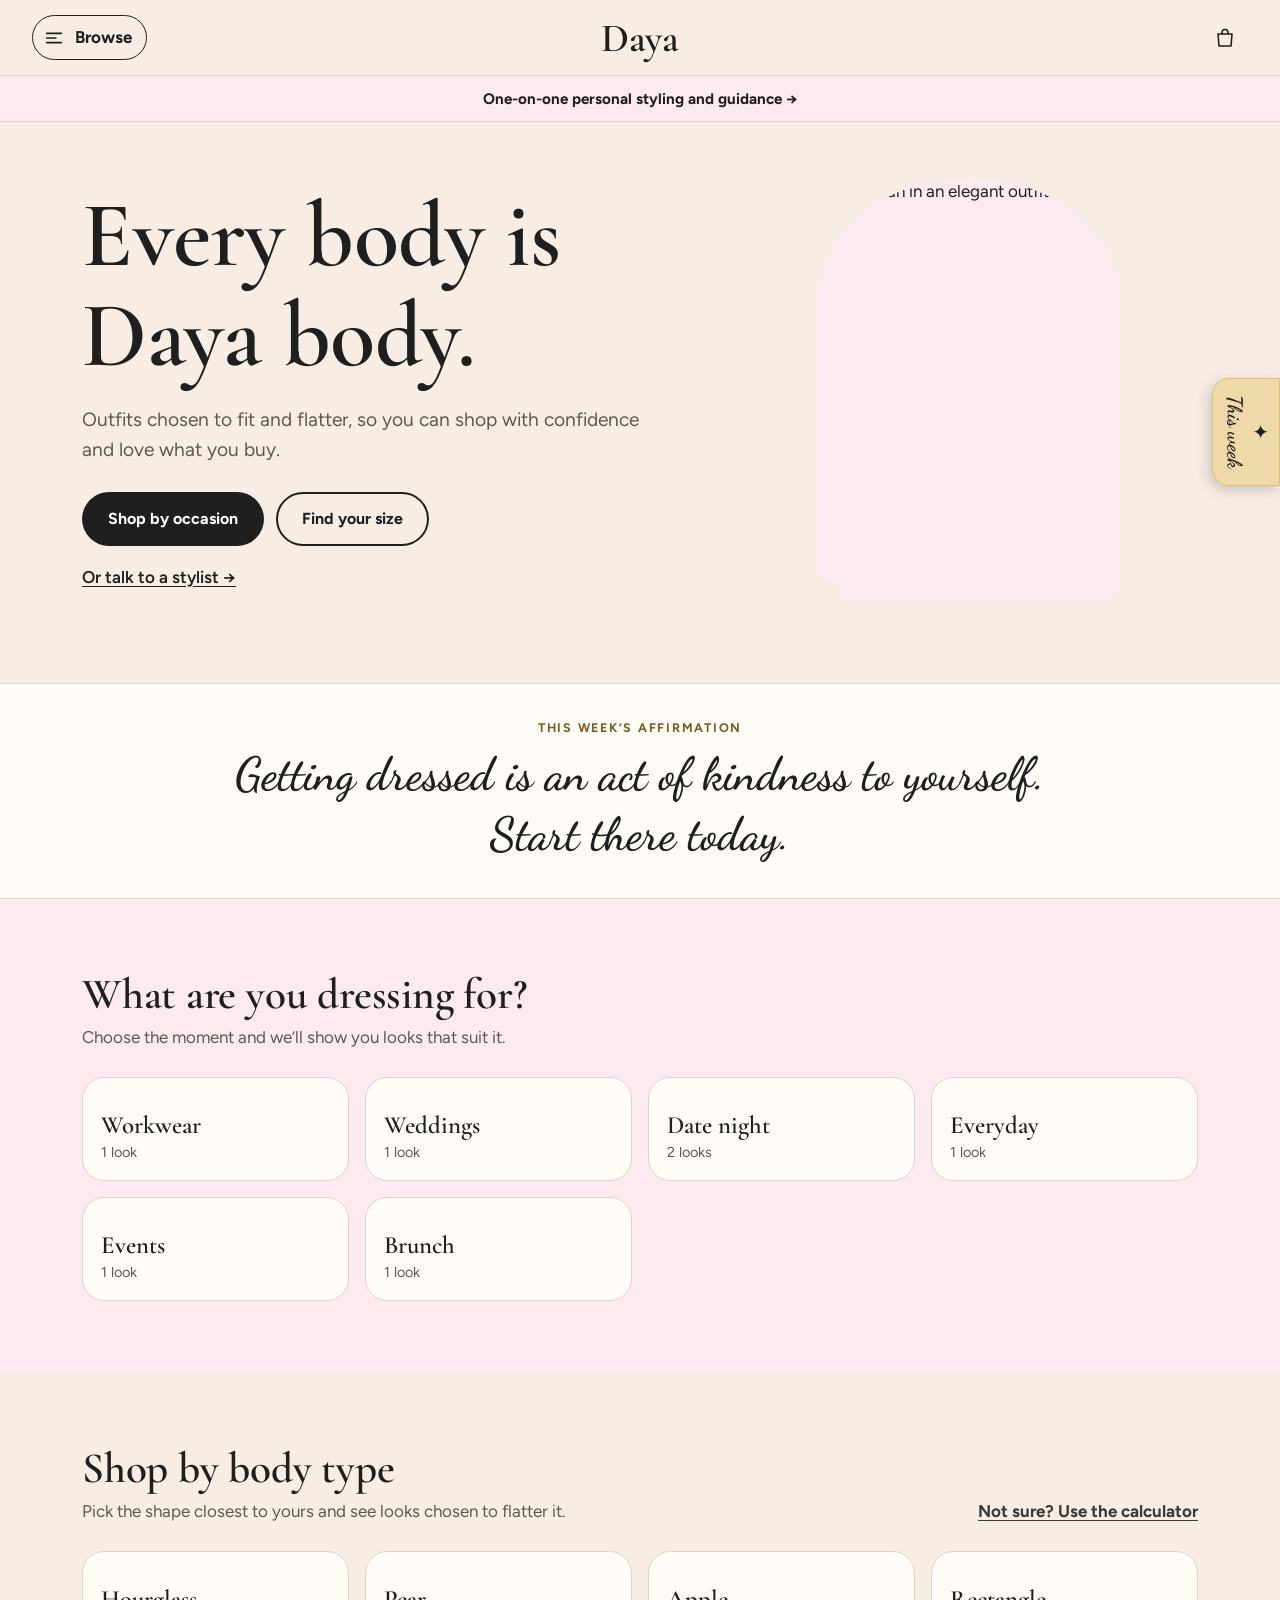
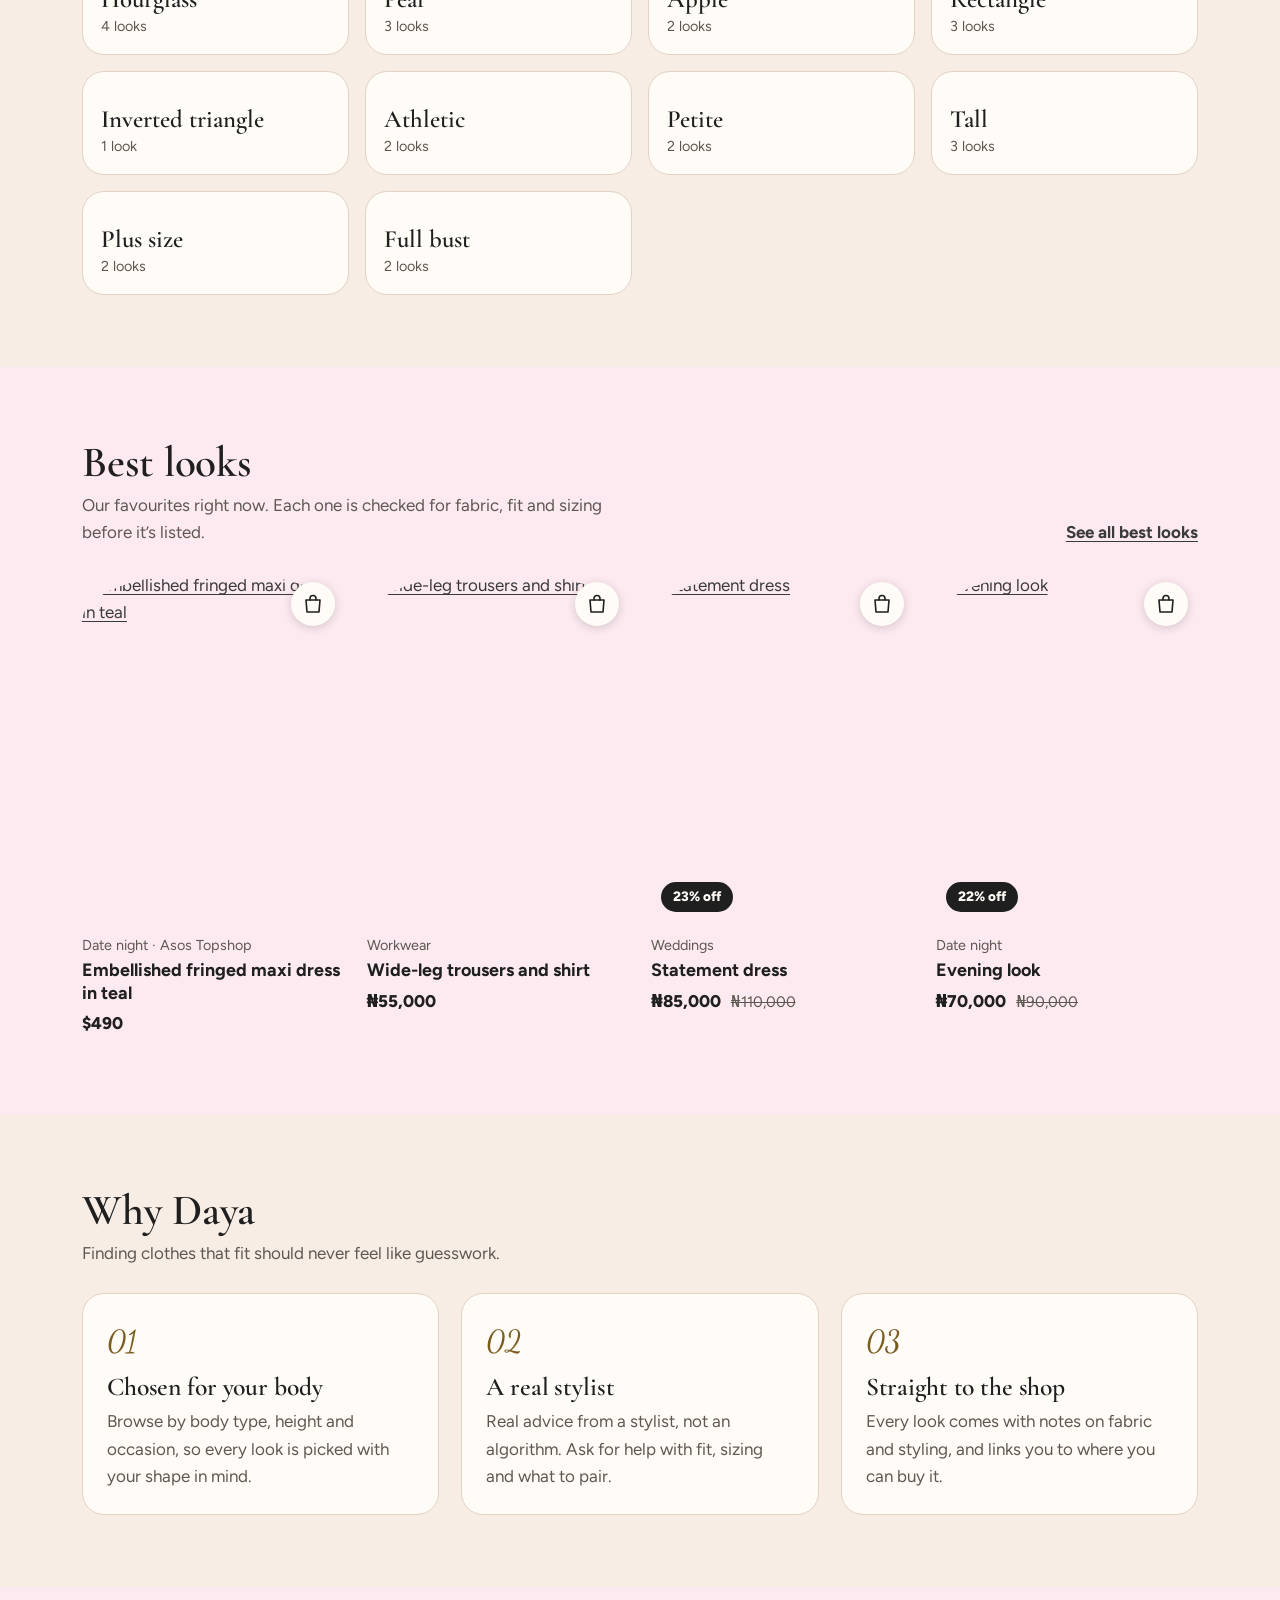
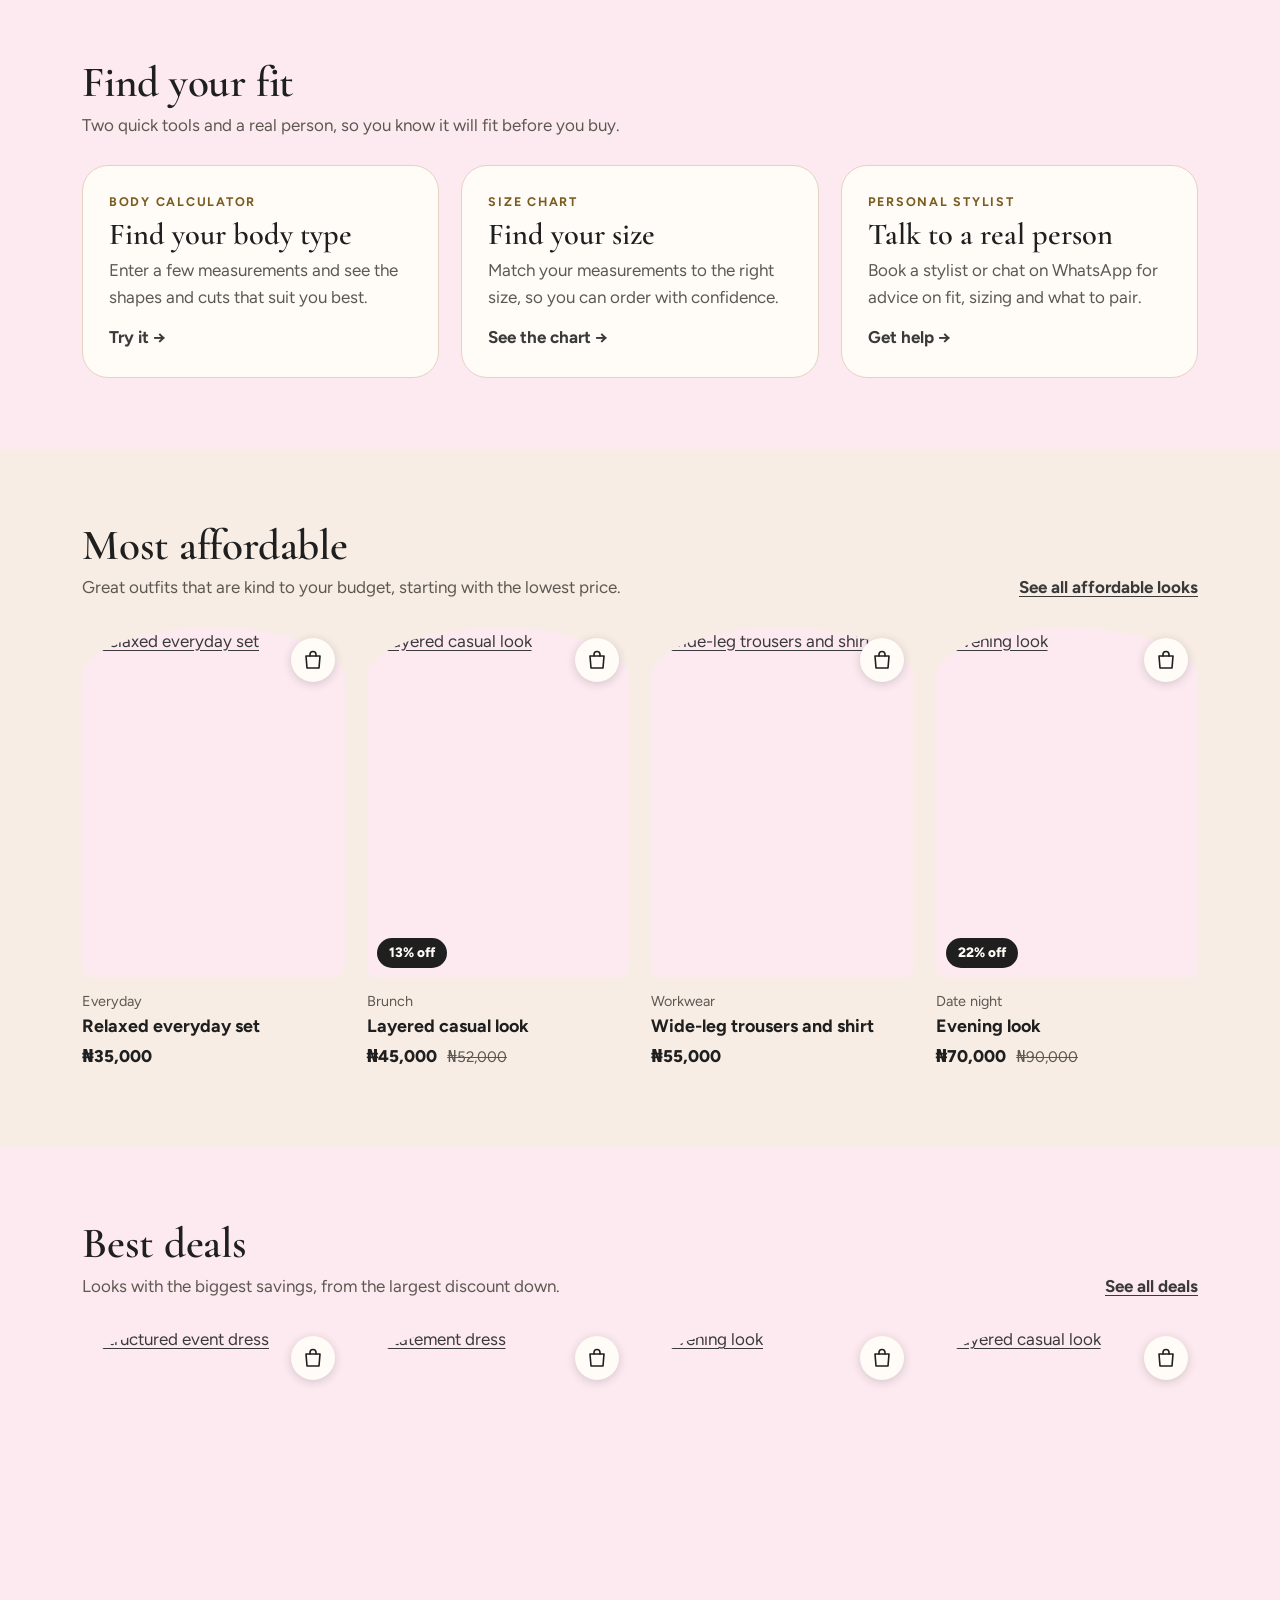
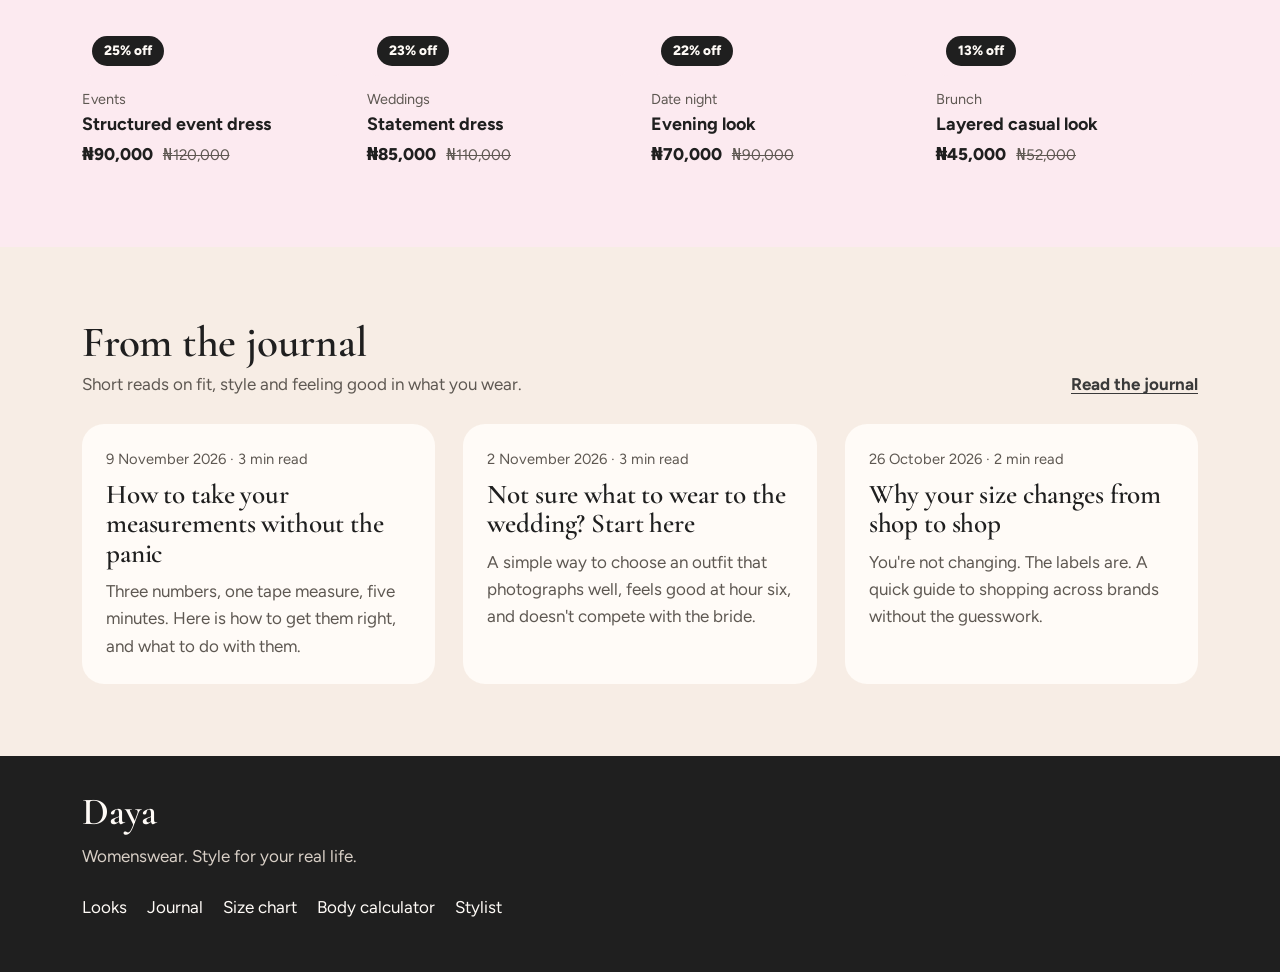
==== commit d4c6fe8f: "Add files via upload" ====
--- a/index.html
+++ b/index.html
@@ -13,7 +13,7 @@
 <body data-page="home">
   <main id="main">
 
-    <section class="hero">
+    <section class="hero" data-bg="heroBannerImage">
       <div class="wrap hero-grid">
         <div>
           <h1 data-text="heroTitle">Every body is Daya body.</h1>
@@ -46,7 +46,17 @@
       </div>
     </section>
 
-    <section class="section" aria-labelledby="t-best">
+    <section class="section" id="body-types" aria-labelledby="t-bodies">
+      <div class="wrap">
+        <div class="section-head">
+          <div><h2 class="section-title" id="t-bodies" data-text="bodiesTitle">Shop by body type</h2><p data-text="bodiesSub">Pick the shape closest to yours and see looks chosen to flatter it.</p></div>
+          <a class="see-all" href="calculator.html">Not sure? Use the calculator</a>
+        </div>
+        <div class="occ-tiles" id="body-tiles"></div>
+      </div>
+    </section>
+
+    <section class="section tint" aria-labelledby="t-best">
       <div class="wrap">
         <div class="section-head">
           <div><h2 class="section-title" id="t-best" data-text="bestTitle">Best looks</h2><p data-text="bestSub">Our favourites right now. Each one is checked for fabric, fit and sizing before it’s listed.</p></div>
@@ -56,7 +66,7 @@
       </div>
     </section>
 
-    <section class="section tint" aria-labelledby="t-why">
+    <section class="section" aria-labelledby="t-why">
       <div class="wrap">
         <div class="section-head">
           <div><h2 class="section-title" id="t-why" data-text="whyTitle">Why Daya</h2><p data-text="whySub">Finding clothes that fit should never feel like guesswork.</p></div>
@@ -69,7 +79,7 @@
       </div>
     </section>
 
-    <section class="section" aria-labelledby="t-tools">
+    <section class="section tint" aria-labelledby="t-tools">
       <div class="wrap">
         <div class="section-head">
           <div><h2 class="section-title" id="t-tools" data-text="toolsTitle">Find your fit</h2><p data-text="toolsSub">Two quick tools and a real person, so you know it will fit before you buy.</p></div>
@@ -82,7 +92,7 @@
       </div>
     </section>
 
-    <section class="section tint" aria-labelledby="t-aff">
+    <section class="section" aria-labelledby="t-aff">
       <div class="wrap">
         <div class="section-head">
           <div><h2 class="section-title" id="t-aff" data-text="affordableTitle">Most affordable</h2><p data-text="affordableSub">Great outfits that are kind to your budget, starting with the lowest price.</p></div>
@@ -92,7 +102,7 @@
       </div>
     </section>
 
-    <section class="section" aria-labelledby="t-deals">
+    <section class="section tint" aria-labelledby="t-deals">
       <div class="wrap">
         <div class="section-head">
           <div><h2 class="section-title" id="t-deals" data-text="dealsTitle">Best deals</h2><p data-text="dealsSub">Looks with the biggest savings, from the largest discount down.</p></div>
@@ -102,7 +112,7 @@
       </div>
     </section>
 
-    <section class="section tint" aria-labelledby="t-journal">
+    <section class="section" aria-labelledby="t-journal">
       <div class="wrap">
         <div class="section-head">
           <div><h2 class="section-title" id="t-journal" data-text="journalTitle">From the journal</h2><p data-text="journalSub">Short reads on fit, style and feeling good in what you wear.</p></div>
--- a/styles.css
+++ b/styles.css
@@ -476,3 +476,38 @@
   .filter-inner { grid-template-columns: repeat(3, minmax(0, 1fr)) auto; }
   .filter-inner .fb-field:nth-child(3) { grid-column: auto; }
 }
+
+
+/* ---------- Photos: top banner, occasion + body type tiles ---------- */
+.hero.has-banner { position: relative; padding: 84px 0 96px; background-size: cover; background-position: center; isolation: isolate; }
+.hero.has-banner::before {
+  content: ""; position: absolute; inset: 0; z-index: -1;
+  background: linear-gradient(90deg, rgba(247,237,229,.94) 0%, rgba(247,237,229,.82) 48%, rgba(247,237,229,.2) 100%);
+}
+.hero.has-banner .hero-art { display: none; }
+.hero.has-banner .hero-grid { grid-template-columns: minmax(0, 1fr); }
+.hero.has-banner .hero-grid > div { max-width: 640px; }
+@media (max-width: 759px) {
+  .hero.has-banner { padding: 56px 0 64px; }
+  .hero.has-banner::before { background: linear-gradient(180deg, rgba(247,237,229,.92) 0%, rgba(247,237,229,.86) 100%); }
+}
+
+.occ-tile { position: relative; }
+.occ-tile.has-img { min-height: 168px; padding: 0; overflow: hidden; justify-content: flex-end; border-color: transparent; }
+.occ-tile.has-img .occ-img { position: absolute; inset: 0; width: 100%; height: 100%; object-fit: cover; transition: transform .4s; }
+.occ-tile.has-img:hover .occ-img { transform: scale(1.04); }
+.occ-tile.has-img::after { content: ""; position: absolute; inset: 0; background: linear-gradient(180deg, rgba(31,31,31,0) 35%, rgba(31,31,31,.72) 100%); }
+.occ-tile.has-img .occ-name, .occ-tile.has-img .occ-count { position: relative; z-index: 1; color: var(--white); padding-inline: 18px; }
+.occ-tile.has-img .occ-name { text-shadow: 0 1px 8px rgba(31,31,31,.35); }
+.occ-tile.has-img .occ-count { padding-bottom: 16px; opacity: .92; }
+
+.guide-item.has-img { display: grid; grid-template-columns: 84px minmax(0, 1fr); gap: 16px; align-items: center; }
+.guide-img { width: 84px; height: 104px; object-fit: cover; border-radius: 42px 42px 12px 12px; background: var(--lilac); }
+
+.page-head.has-banner {
+  position: relative; isolation: isolate; margin-top: 20px; padding: 48px 28px; border-radius: 26px; overflow: hidden;
+  background-size: cover; background-position: center; color: var(--white);
+}
+.page-head.has-banner::before { content: ""; position: absolute; inset: 0; z-index: -1; background: linear-gradient(90deg, rgba(31,31,31,.78) 0%, rgba(31,31,31,.45) 60%, rgba(31,31,31,.2) 100%); }
+.page-head.has-banner .page-title, .page-head.has-banner .lede { color: var(--white); }
+.page-head.has-banner .lede { margin-bottom: 0; max-width: 52ch; }
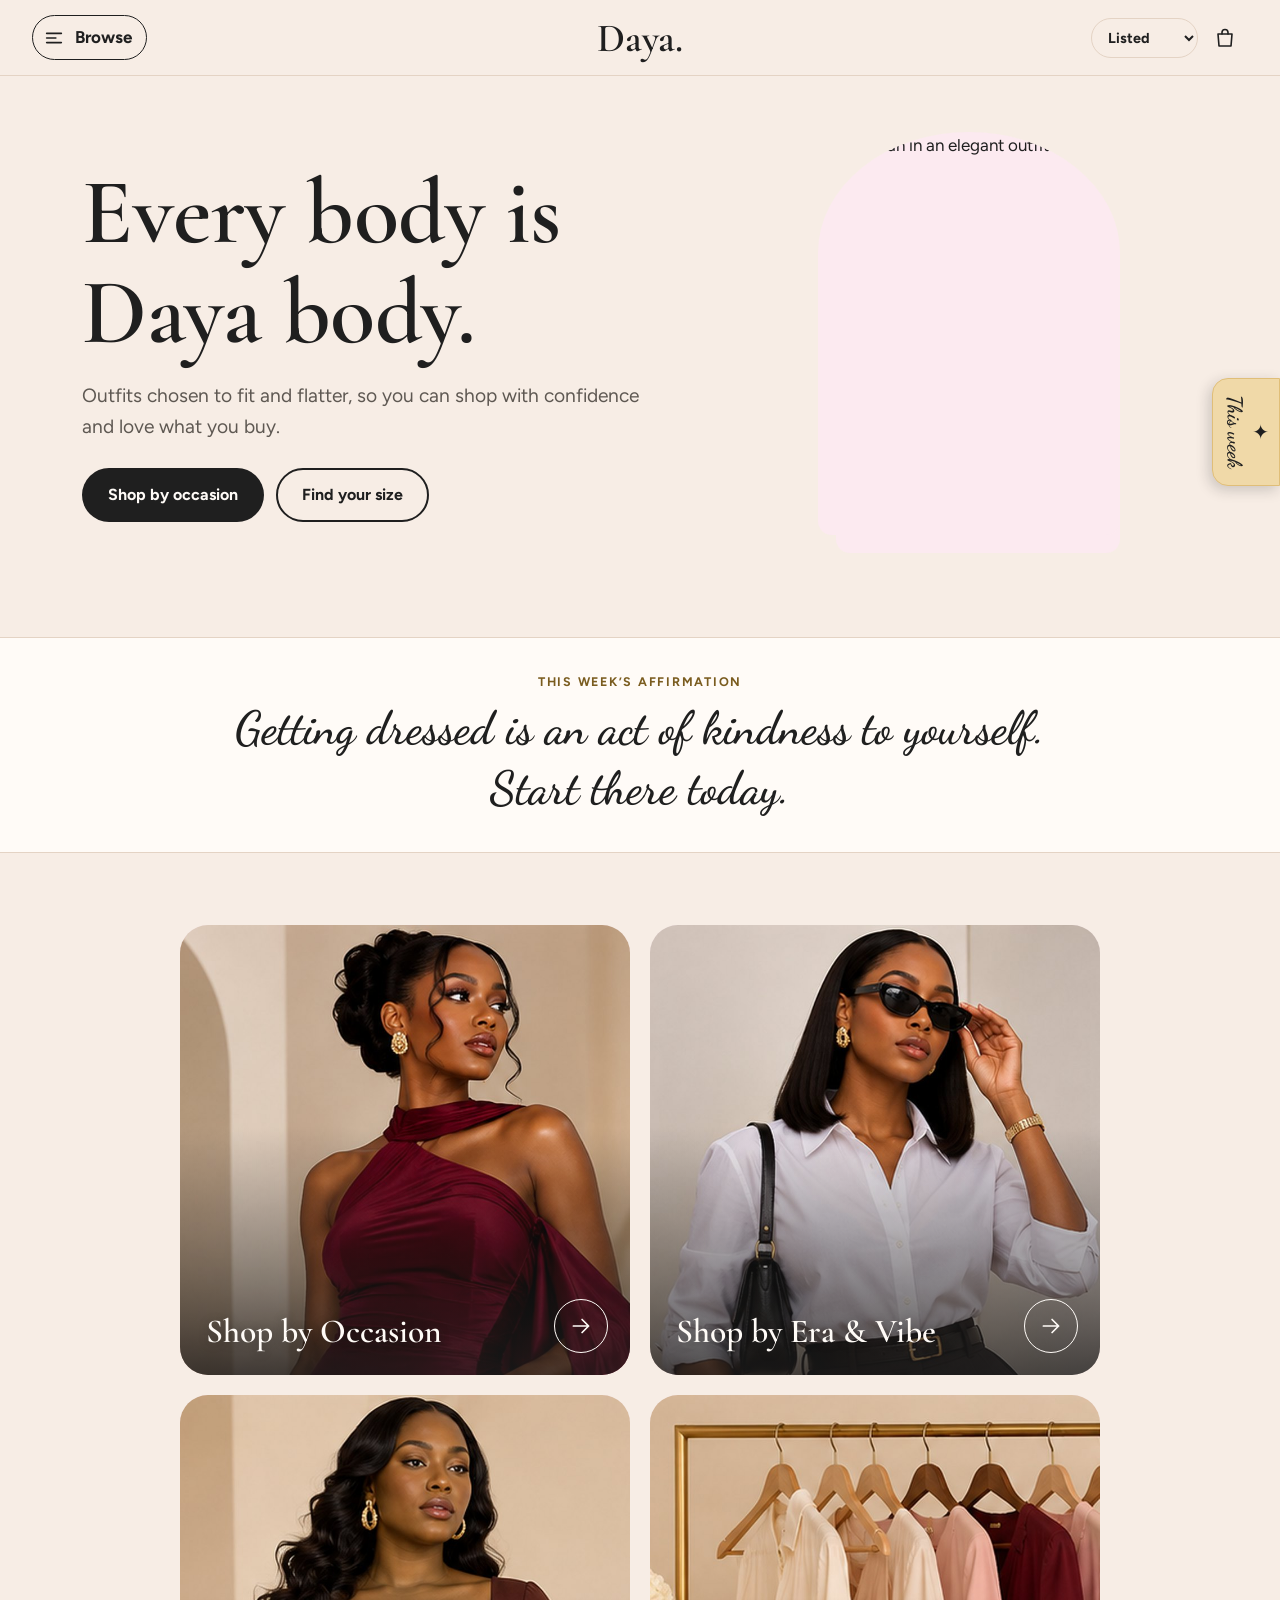
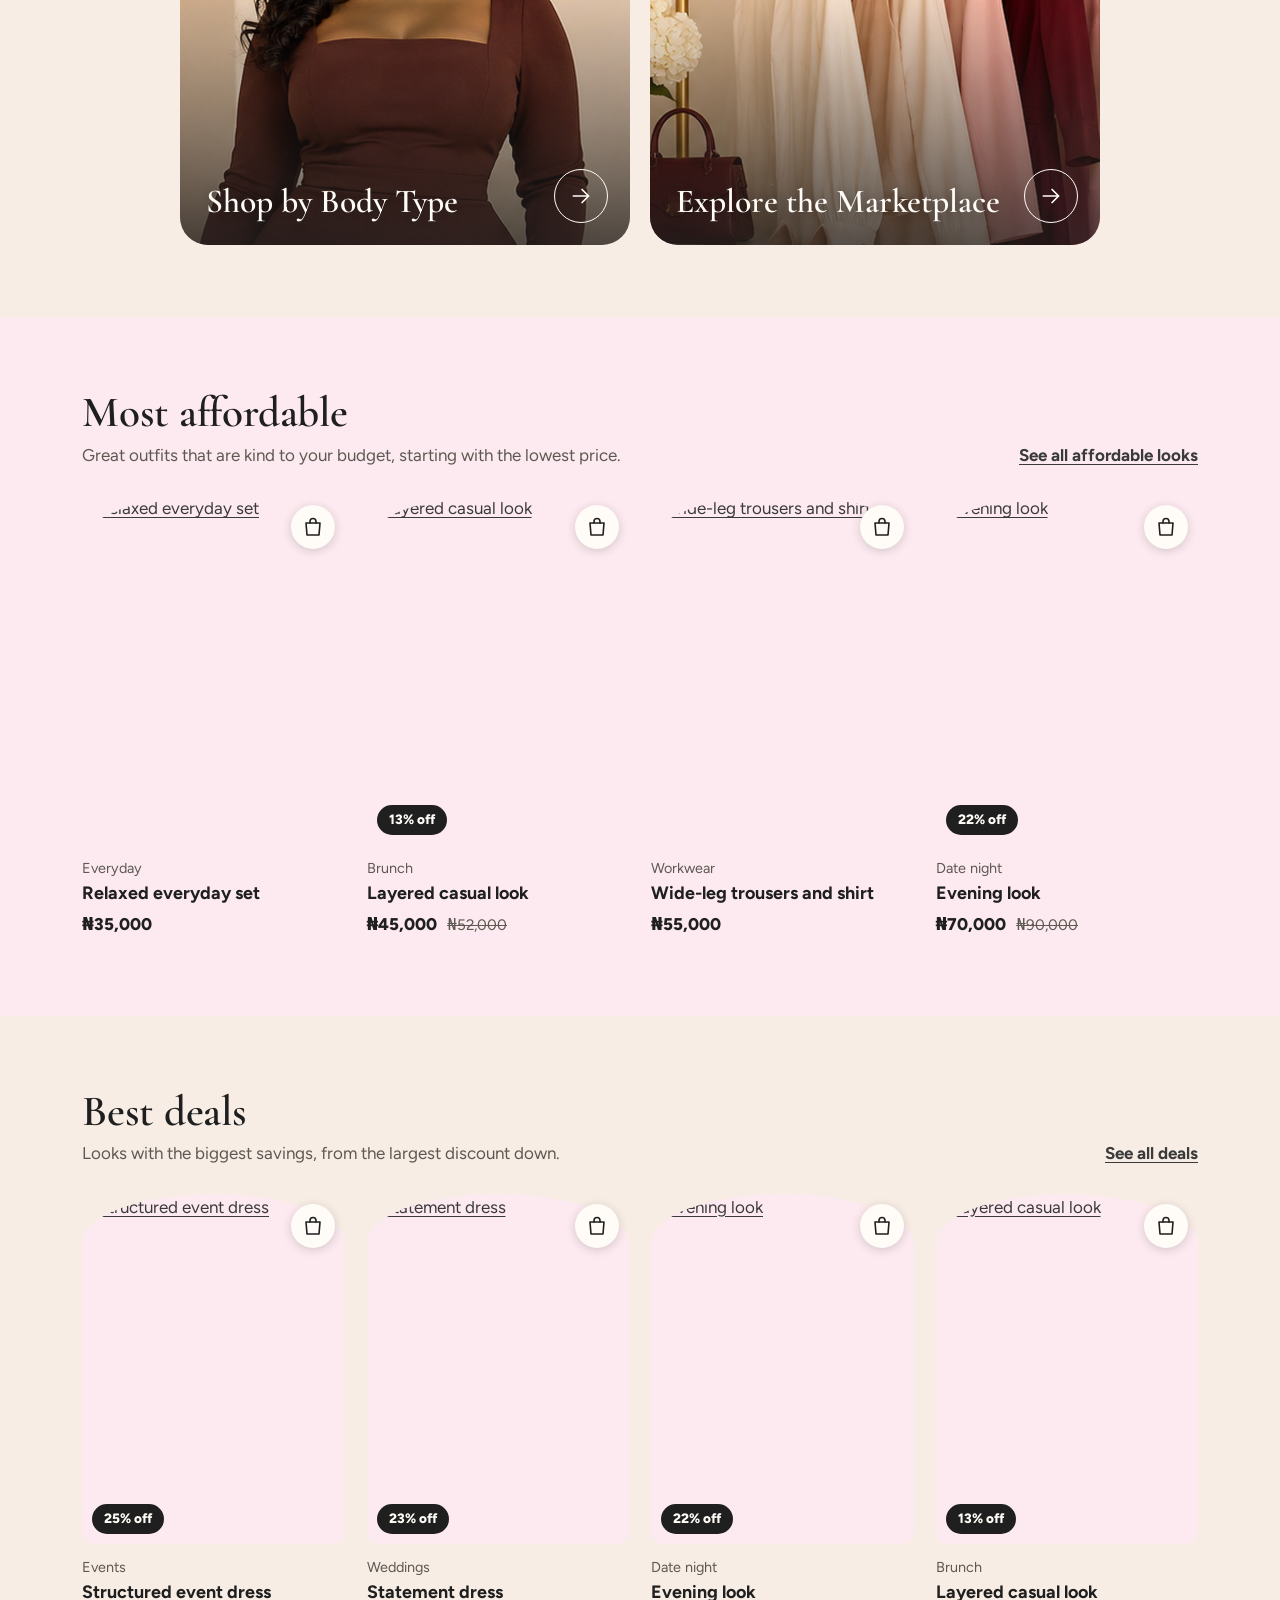
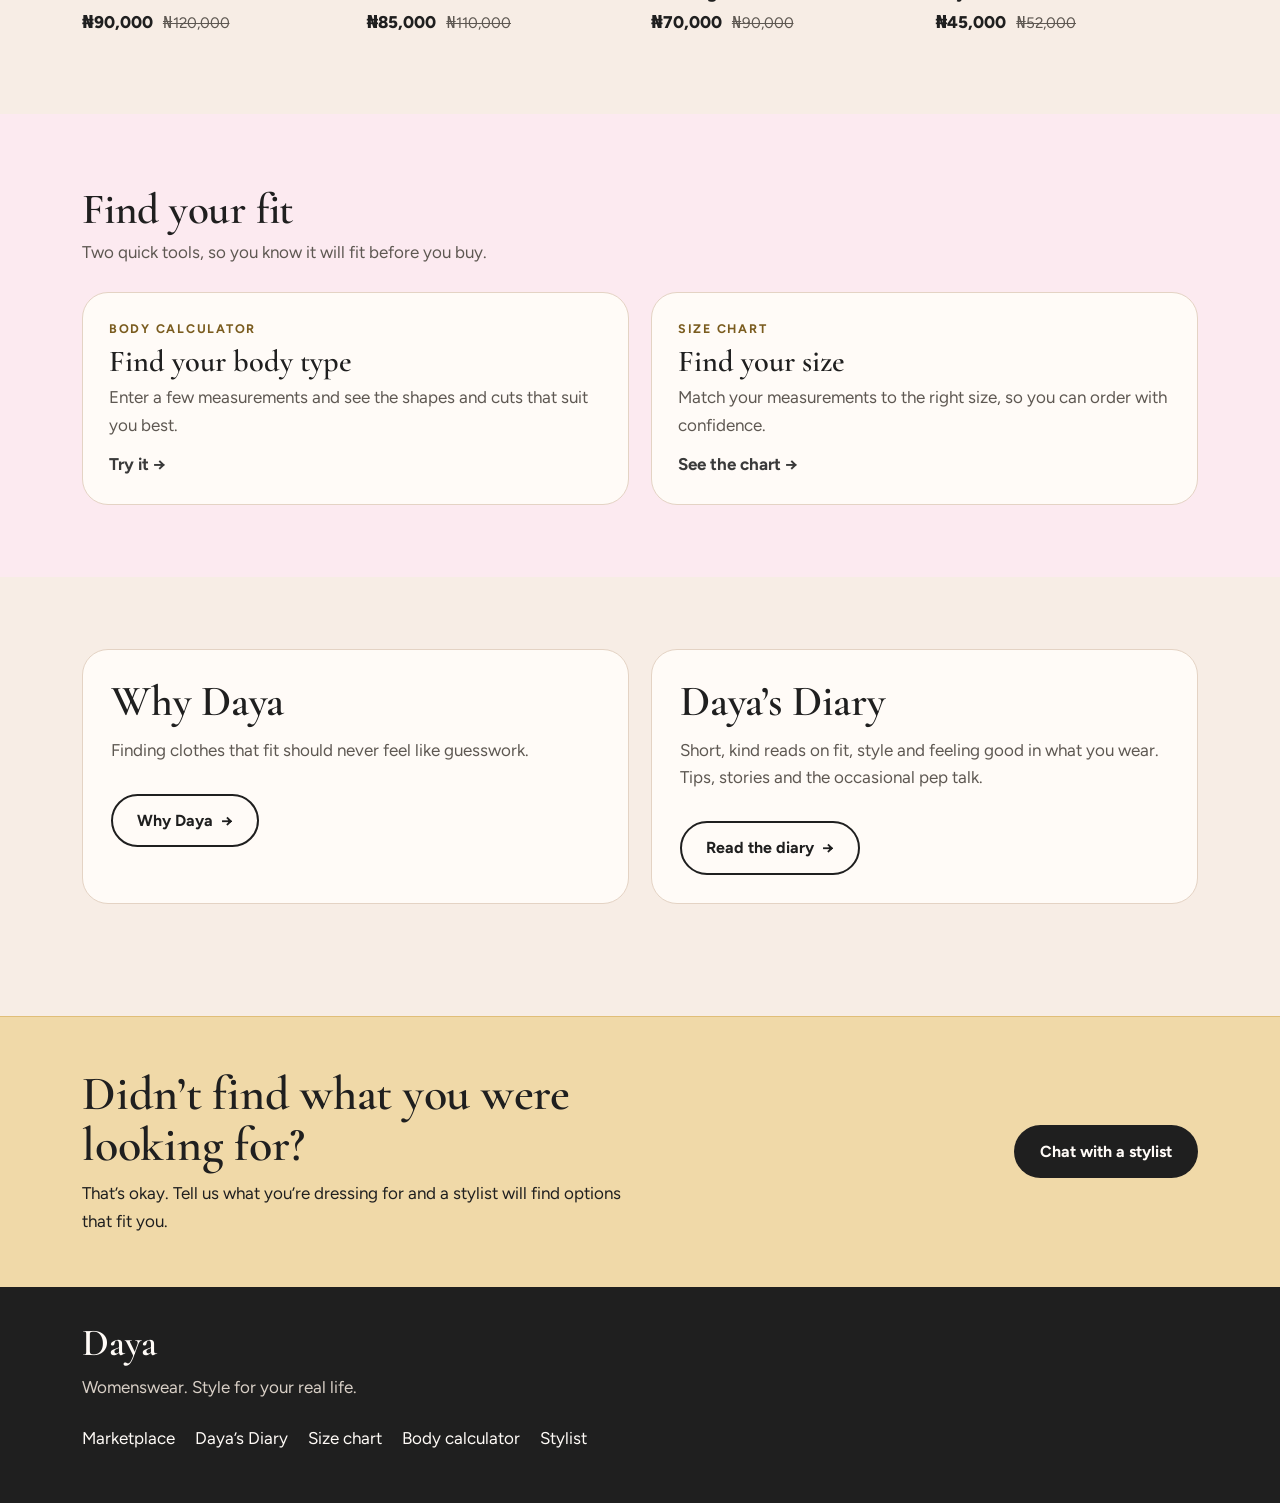
==== commit 68fb4de1: "Add files via upload" ====
--- a/index.html
+++ b/index.html
@@ -19,10 +19,9 @@
           <h1 data-text="heroTitle">Every body is Daya body.</h1>
           <p class="lede" data-text="heroText">Outfits chosen to fit and flatter, so you can shop with confidence and love what you buy.</p>
           <div class="hero-actions">
-            <a class="btn btn-primary" href="#occasions" data-text="heroBtn1">Shop by occasion</a>
+            <a class="btn btn-primary" href="occasions.html" data-text="heroBtn1">Shop by occasion</a>
             <a class="btn btn-ghost" href="calculator.html" data-text="heroBtn2">Find your size</a>
           </div>
-          <p class="hero-link"><a href="stylist.html#book">Or talk to a stylist <span aria-hidden="true">→</span></a></p>
         </div>
         <div class="hero-art">
           <img data-img="heroImage" src="https://hcqzgqdezosaqfsadjyq.supabase.co/storage/v1/object/public/site-images/1794406655212-083v5l.jpg" alt="A woman in an elegant outfit" width="600" height="800" fetchpriority="high" decoding="async">
@@ -37,90 +36,76 @@
       </div>
     </section>
 
-    <section class="section tint" id="occasions" aria-labelledby="t-occ">
+    <section class="section" aria-label="Shop">
       <div class="wrap">
-        <div class="section-head">
-          <div><h2 class="section-title" id="t-occ" data-text="occasionsTitle">What are you dressing for?</h2><p data-text="occasionsSub">Choose the moment and we’ll show you looks that suit it.</p></div>
+        <div class="home-tiles">
+          <a class="home-tile" href="occasions.html"><img data-img="tile1Image" src="tile-occasion.jpg" alt="" width="800" height="800" loading="lazy" decoding="async"><span class="home-tile-title" data-text="tile1Title">Shop by Occasion</span><span class="home-tile-go" aria-hidden="true"><svg viewBox="0 0 24 24" width="26" height="26" fill="none" stroke="currentColor" stroke-width="1.6" stroke-linecap="round" stroke-linejoin="round"><path d="M5 12h14M13 6l6 6-6 6"/></svg></span></a>
+          <a class="home-tile" href="vibes.html"><img data-img="tile2Image" src="tile-vibe.jpg" alt="" width="800" height="800" loading="lazy" decoding="async"><span class="home-tile-title" data-text="tile2Title">Shop by Era &amp; Vibe</span><span class="home-tile-go" aria-hidden="true"><svg viewBox="0 0 24 24" width="26" height="26" fill="none" stroke="currentColor" stroke-width="1.6" stroke-linecap="round" stroke-linejoin="round"><path d="M5 12h14M13 6l6 6-6 6"/></svg></span></a>
+          <a class="home-tile" href="body-types.html"><img data-img="tile3Image" src="tile-body.jpg" alt="" width="800" height="800" loading="lazy" decoding="async"><span class="home-tile-title" data-text="tile3Title">Shop by Body Type</span><span class="home-tile-go" aria-hidden="true"><svg viewBox="0 0 24 24" width="26" height="26" fill="none" stroke="currentColor" stroke-width="1.6" stroke-linecap="round" stroke-linejoin="round"><path d="M5 12h14M13 6l6 6-6 6"/></svg></span></a>
+          <a class="home-tile" href="marketplace.html"><img data-img="tile4Image" src="tile-market.jpg" alt="" width="800" height="800" loading="lazy" decoding="async"><span class="home-tile-title" data-text="tile4Title">Explore the Marketplace</span><span class="home-tile-go" aria-hidden="true"><svg viewBox="0 0 24 24" width="26" height="26" fill="none" stroke="currentColor" stroke-width="1.6" stroke-linecap="round" stroke-linejoin="round"><path d="M5 12h14M13 6l6 6-6 6"/></svg></span></a>
         </div>
-        <div class="occ-tiles" id="occ-tiles"></div>
       </div>
     </section>
 
-    <section class="section" id="body-types" aria-labelledby="t-bodies">
+    <section class="section tint" aria-labelledby="t-aff">
       <div class="wrap">
         <div class="section-head">
-          <div><h2 class="section-title" id="t-bodies" data-text="bodiesTitle">Shop by body type</h2><p data-text="bodiesSub">Pick the shape closest to yours and see looks chosen to flatter it.</p></div>
-          <a class="see-all" href="calculator.html">Not sure? Use the calculator</a>
+          <div><h2 class="section-title" id="t-aff" data-text="affordableTitle">Most affordable</h2><p data-text="affordableSub">Great outfits that are kind to your budget, starting with the lowest price.</p></div>
+          <a class="see-all" href="marketplace.html?collection=affordable">See all affordable looks</a>
         </div>
-        <div class="occ-tiles" id="body-tiles"></div>
+        <div class="grid four" id="grid-affordable"></div>
       </div>
     </section>
 
-    <section class="section tint" aria-labelledby="t-best">
+    <section class="section" aria-labelledby="t-deals">
       <div class="wrap">
         <div class="section-head">
-          <div><h2 class="section-title" id="t-best" data-text="bestTitle">Best looks</h2><p data-text="bestSub">Our favourites right now. Each one is checked for fabric, fit and sizing before it’s listed.</p></div>
-          <a class="see-all" href="looks.html?collection=best">See all best looks</a>
+          <div><h2 class="section-title" id="t-deals" data-text="dealsTitle">Best deals</h2><p data-text="dealsSub">Looks with the biggest savings, from the largest discount down.</p></div>
+          <a class="see-all" href="marketplace.html?collection=deals">See all deals</a>
         </div>
-        <div class="grid four" id="grid-best"></div>
-      </div>
-    </section>
-
-    <section class="section" aria-labelledby="t-why">
-      <div class="wrap">
-        <div class="section-head">
-          <div><h2 class="section-title" id="t-why" data-text="whyTitle">Why Daya</h2><p data-text="whySub">Finding clothes that fit should never feel like guesswork.</p></div>
-        </div>
-        <div class="why-grid">
-          <div class="why"><span class="why-num">01</span><h3 data-text="why1Title">Chosen for your body</h3><p data-text="why1Text">Browse by body type, height and occasion, so every look is picked with your shape in mind.</p></div>
-          <div class="why"><span class="why-num">02</span><h3 data-text="why2Title">A real stylist</h3><p data-text="why2Text">Real advice from a stylist, not an algorithm. Ask for help with fit, sizing and what to pair.</p></div>
-          <div class="why"><span class="why-num">03</span><h3 data-text="why3Title">Straight to the shop</h3><p data-text="why3Text">Every look comes with notes on fabric and styling, and links you to where you can buy it.</p></div>
-        </div>
+        <div class="grid four" id="grid-deals"></div>
       </div>
     </section>
 
     <section class="section tint" aria-labelledby="t-tools">
       <div class="wrap">
         <div class="section-head">
-          <div><h2 class="section-title" id="t-tools" data-text="toolsTitle">Find your fit</h2><p data-text="toolsSub">Two quick tools and a real person, so you know it will fit before you buy.</p></div>
+          <div><h2 class="section-title" id="t-tools" data-text="toolsTitle">Find your fit</h2><p data-text="toolsSub">Two quick tools, so you know it will fit before you buy.</p></div>
         </div>
-        <div class="tool-grid">
+        <div class="tool-grid two">
           <a class="tool" href="calculator.html"><span class="tool-kicker">Body calculator</span><span class="tool-title">Find your body type</span><span class="tool-text">Enter a few measurements and see the shapes and cuts that suit you best.</span><span class="tool-go">Try it <span aria-hidden="true">→</span></span></a>
           <a class="tool" href="size-chart.html"><span class="tool-kicker">Size chart</span><span class="tool-title">Find your size</span><span class="tool-text">Match your measurements to the right size, so you can order with confidence.</span><span class="tool-go">See the chart <span aria-hidden="true">→</span></span></a>
-          <a class="tool" href="stylist.html#book"><span class="tool-kicker">Personal stylist</span><span class="tool-title">Talk to a real person</span><span class="tool-text">Book a stylist or chat on WhatsApp for advice on fit, sizing and what to pair.</span><span class="tool-go">Get help <span aria-hidden="true">→</span></span></a>
         </div>
       </div>
     </section>
 
-    <section class="section" aria-labelledby="t-aff">
-      <div class="wrap">
-        <div class="section-head">
-          <div><h2 class="section-title" id="t-aff" data-text="affordableTitle">Most affordable</h2><p data-text="affordableSub">Great outfits that are kind to your budget, starting with the lowest price.</p></div>
-          <a class="see-all" href="looks.html?collection=affordable">See all affordable looks</a>
+    <section class="section" aria-label="About Daya and the diary">
+      <div class="wrap duo">
+        <div class="duo-card">
+          <h2 class="section-title" data-text="whyTitle">Why Daya</h2>
+          <p data-text="whySub">Finding clothes that fit should never feel like guesswork.</p>
+          <button type="button" class="btn btn-ghost" id="why-open" aria-haspopup="dialog" aria-expanded="false">Why Daya <span aria-hidden="true">→</span></button>
         </div>
-        <div class="grid four" id="grid-affordable"></div>
+        <div class="duo-card">
+          <h2 class="section-title" data-text="diaryTitle">Daya’s Diary</h2>
+          <p data-text="diarySub">Short, kind reads on fit, style and feeling good in what you wear. Tips, stories and the occasional pep talk.</p>
+          <a class="btn btn-ghost" href="diary.html"><span data-text="diaryBtn">Read the diary</span> <span aria-hidden="true">→</span></a>
+        </div>
       </div>
     </section>
 
-    <section class="section tint" aria-labelledby="t-deals">
-      <div class="wrap">
-        <div class="section-head">
-          <div><h2 class="section-title" id="t-deals" data-text="dealsTitle">Best deals</h2><p data-text="dealsSub">Looks with the biggest savings, from the largest discount down.</p></div>
-          <a class="see-all" href="looks.html?collection=deals">See all deals</a>
+    <div class="modal" id="why-modal" hidden>
+      <div class="modal-card" role="dialog" aria-modal="true" aria-labelledby="why-h">
+        <button type="button" class="icon-btn modal-x" id="why-close" aria-label="Close">✕</button>
+        <h2 id="why-h" data-text="whyTitle">Why Daya</h2>
+        <p class="modal-sub" data-text="whySub">Finding clothes that fit should never feel like guesswork.</p>
+        <div class="why-list">
+          <div class="why"><span class="why-num">01</span><h3 data-text="why1Title">Chosen for your body</h3><p data-text="why1Text">Browse by body type, height and occasion, so every look is picked with your shape in mind.</p></div>
+          <div class="why"><span class="why-num">02</span><h3 data-text="why2Title">A real stylist</h3><p data-text="why2Text">Real advice from a stylist, not an algorithm. Ask for help with fit, sizing and what to pair.</p></div>
+          <div class="why"><span class="why-num">03</span><h3 data-text="why3Title">Straight to the shop</h3><p data-text="why3Text">Every look comes with notes on fabric and styling, and links you to where you can buy it.</p></div>
         </div>
-        <div class="grid four" id="grid-deals"></div>
       </div>
-    </section>
-
-    <section class="section" aria-labelledby="t-journal">
-      <div class="wrap">
-        <div class="section-head">
-          <div><h2 class="section-title" id="t-journal" data-text="journalTitle">From the journal</h2><p data-text="journalSub">Short reads on fit, style and feeling good in what you wear.</p></div>
-          <a class="see-all" href="journal.html">Read the journal</a>
-        </div>
-        <div class="posts" id="home-journal"></div>
-      </div>
-    </section>
+    </div>
 
   </main>
   <script src="boot.js"></script>
--- a/styles.css
+++ b/styles.css
@@ -168,11 +168,6 @@
 .bag-item-links { margin: 0; display: flex; gap: 16px; font-size: .95rem; }
 .linklike { background: none; border: 0; padding: 0; color: var(--ink-soft); text-decoration: underline; text-underline-offset: 3px; }
 .linklike:hover { color: var(--gold-ink); }
-
-/* ---------- One-on-one strip (under the header, every page) ---------- */
-.styling-strip { background: var(--lilac); text-align: center; padding: 9px var(--gutter); border-bottom: 1px solid var(--line); }
-.styling-strip a { color: var(--ink); font-weight: 700; font-size: .95rem; text-decoration: none; }
-.styling-strip a:hover { color: var(--gold-ink); text-decoration: underline; }
 
 /* ---------- Hero ---------- */
 .hero { padding: 36px 0 56px; }
@@ -511,3 +506,216 @@
 .page-head.has-banner::before { content: ""; position: absolute; inset: 0; z-index: -1; background: linear-gradient(90deg, rgba(31,31,31,.78) 0%, rgba(31,31,31,.45) 60%, rgba(31,31,31,.2) 100%); }
 .page-head.has-banner .page-title, .page-head.has-banner .lede { color: var(--white); }
 .page-head.has-banner .lede { margin-bottom: 0; max-width: 52ch; }
+
+
+/* ==========================================================================
+   v6: header currency, drawer, homepage tiles, shop pages, pop-up
+   ========================================================================== */
+.cur-pick select { min-height: 38px; width: auto; padding: 4px 26px 4px 12px; border-radius: 999px; background-color: var(--white); border: 1px solid var(--line); font-size: .88rem; font-weight: 600; }
+.header-right { gap: 4px; }
+@media (max-width: 719px) {
+  .logo { font-size: 1.9rem; }
+  .menu-btn { padding: 8px 12px 8px 9px; gap: 8px; }
+  .cur-pick select { max-width: 84px; padding-left: 8px; padding-right: 20px; }
+}
+
+.drawer-home { border-bottom: 1px solid var(--line); }
+.drawer-home[aria-current="page"] { color: var(--gold-ink); }
+.acc-list a.acc-all { font-weight: 700; }
+.drawer-cta {
+  display: flex; align-items: center; justify-content: center; gap: 8px; min-height: 52px; margin-top: 18px;
+  background: var(--gold); color: var(--ink); border: 1px solid var(--gold-deep); border-radius: 999px;
+  font-weight: 700; text-decoration: none;
+}
+.drawer-cta:hover { background: var(--gold-deep); color: var(--ink); }
+
+/* breadcrumbs */
+.crumbs { display: flex; flex-wrap: wrap; gap: 8px; padding-top: 22px; font-size: .95rem; color: var(--ink-soft); }
+.crumbs a { color: var(--ink); font-weight: 600; }
+
+/* homepage photo tiles */
+.home-tiles { display: grid; grid-template-columns: repeat(2, minmax(0, 1fr)); gap: 12px; max-width: 920px; margin-inline: auto; }
+.home-tile { position: relative; display: block; aspect-ratio: 1 / 1; overflow: hidden; border-radius: 26px; background: var(--lilac); color: var(--white); text-decoration: none; isolation: isolate; }
+.home-tile img { position: absolute; inset: 0; width: 100%; height: 100%; object-fit: cover; transition: transform .5s; z-index: -2; }
+.home-tile::after { content: ""; position: absolute; inset: 0; z-index: -1; background: linear-gradient(180deg, rgba(31,31,31,0) 45%, rgba(31,31,31,.62) 100%); }
+.home-tile:hover { color: var(--white); }
+.home-tile:hover img { transform: scale(1.04); }
+.home-tile-title { position: absolute; left: 16px; right: 64px; bottom: 16px; font-family: var(--font-display); font-weight: 600; font-size: clamp(1.35rem, 5vw, 2.4rem); line-height: 1.05; text-shadow: 0 1px 10px rgba(31,31,31,.35); }
+.home-tile-go { position: absolute; right: 14px; bottom: 14px; display: grid; place-items: center; width: 40px; height: 40px; border: 1.5px solid var(--white); border-radius: 50%; transition: background-color .2s, color .2s; }
+.home-tile-go svg { width: 20px; height: 20px; }
+.home-tile:hover .home-tile-go { background: var(--white); color: var(--ink); }
+@media (min-width: 720px) {
+  .home-tiles { gap: 20px; }
+  .home-tile-title { left: 28px; bottom: 28px; right: 100px; }
+  .home-tile-go { right: 26px; bottom: 26px; width: 54px; height: 54px; }
+  .home-tile-go svg { width: 26px; height: 26px; }
+}
+
+.tool-grid.two { grid-template-columns: 1fr; }
+@media (min-width: 720px) { .tool-grid.two { grid-template-columns: repeat(2, 1fr); } }
+
+/* Why Daya + Diary */
+.duo { display: grid; gap: 16px; }
+.duo-card { display: flex; flex-direction: column; align-items: flex-start; gap: 10px; padding: 28px; background: var(--white); border: 1px solid var(--line); border-radius: 26px; }
+.duo-card p { margin: 0; color: var(--ink-soft); max-width: 46ch; }
+.duo-card .btn { margin-top: 8px; }
+.duo-title { font-size: clamp(1.9rem, 4vw, 2.4rem); margin: 0; }
+@media (min-width: 720px) { .duo { grid-template-columns: 1fr 1fr; gap: 22px; } }
+
+.modal { position: fixed; inset: 0; z-index: 90; display: grid; place-items: center; padding: 16px; background: rgba(31,31,31,.55); }
+.modal-card { position: relative; width: min(680px, 100%); max-height: 88vh; overflow-y: auto; padding: 32px 28px 28px; background: var(--paper); border-radius: 28px; }
+.modal-x { position: absolute; top: 10px; right: 10px; }
+.modal-sub { color: var(--ink-soft); margin-bottom: 18px; }
+.why-list { display: grid; gap: 12px; }
+.why-list .why { padding: 18px 20px; }
+.why-list .why h3 { font-size: 1.45rem; }
+
+/* shop pages */
+.shop-filters { display: grid; gap: 10px; margin: 6px 0 18px; }
+.fgroup { background: var(--white); border: 1px solid var(--line); border-radius: 20px; padding: 0 18px; }
+.fgroup > summary { list-style: none; display: flex; align-items: center; gap: 12px; min-height: 52px; font-weight: 700; cursor: pointer; }
+.fgroup > summary::-webkit-details-marker { display: none; }
+.fgroup > summary::after { content: ""; margin-left: auto; width: 9px; height: 9px; border-right: 2px solid currentColor; border-bottom: 2px solid currentColor; transform: rotate(45deg); transition: transform .2s; }
+.fgroup[open] > summary::after { transform: rotate(-135deg); }
+.fgroup[open] { padding-bottom: 16px; }
+.fgroup.focus { border-color: var(--gold-deep); }
+.fgroup.focus > summary { font-family: var(--font-display); font-size: 1.5rem; }
+.fcount { font-size: .85rem; font-weight: 700; color: var(--gold-ink); }
+.fgroup .chips { gap: 8px; }
+.fgroup .chip { display: inline-flex; align-items: center; gap: 8px; min-height: 44px; padding: 6px 16px; }
+.fgroup.focus .chip { min-height: 48px; padding-inline: 20px; }
+.chip.dim { opacity: .55; }
+.chip[aria-pressed="true"] { opacity: 1; }
+.chip-n { font-size: .8rem; font-weight: 600; opacity: .7; }
+.chip-img { width: 28px; height: 28px; border-radius: 50%; object-fit: cover; margin-left: -8px; }
+.dot { width: 14px; height: 14px; border-radius: 50%; border: 1px solid rgba(31,31,31,.35); flex: none; }
+.fgroup .hint { margin-top: 12px; }
+.price-row { display: grid; grid-template-columns: 1fr 1fr; gap: 12px; max-width: 420px; }
+.price-row label { display: grid; gap: 4px; font-weight: 600; font-size: .92rem; }
+.deal-check { margin-top: 14px; }
+.deal-check input { width: 22px; height: 22px; min-height: 0; accent-color: var(--ink); }
+.a-check { display: flex; gap: 10px; align-items: center; font-weight: 600; cursor: pointer; }
+.shop-bar { display: flex; flex-wrap: wrap; align-items: center; justify-content: space-between; gap: 10px 16px; margin-bottom: 18px; }
+.shop-bar .result-count { margin: 0; }
+.shop-bar-right { display: flex; align-items: center; gap: 16px; }
+.sort-pick select { min-height: 44px; width: auto; padding: 8px 34px 8px 16px; border-radius: 999px; background-color: var(--white); }
+.shop-filters + .shop-bar { padding-top: 4px; }
+
+
+/* ==========================================================================
+   v6: photo tiles, shop pages, currency picker, pop-up, diary teaser
+   ========================================================================== */
+.logo { font-size: 2.1rem; }
+@media (min-width: 720px) { .logo { font-size: 2.5rem; } }
+
+/* header currency picker */
+.cur-pick select {
+  width: auto; min-height: 40px; padding: 4px 26px 4px 12px; border-radius: 999px; font-size: .9rem; font-weight: 700;
+  background-color: transparent; border: 1.5px solid var(--line); cursor: pointer;
+}
+.cur-pick select:hover { border-color: var(--ink); }
+@media (max-width: 520px) { .cur-pick select { max-width: 92px; padding-left: 8px; font-size: .82rem; } .menu-btn span { font-size: .95rem; } }
+
+/* Browse menu */
+.drawer-home { display: flex; }
+.drawer-home[aria-current="page"] { color: var(--gold-ink); }
+.acc-list .acc-all { font-weight: 700; }
+.drawer-cta {
+  display: flex; align-items: center; justify-content: center; gap: 8px; min-height: 52px; margin-top: 22px;
+  background: var(--gold); border: 1px solid var(--gold-deep); border-radius: 999px; color: var(--ink);
+  font-weight: 700; text-decoration: none;
+}
+.drawer-cta:hover { background: var(--gold-deep); color: var(--ink); }
+
+/* home: four photo tiles */
+.home-tiles { display: grid; grid-template-columns: repeat(2, minmax(0, 1fr)); gap: 12px; max-width: 920px; margin-inline: auto; }
+.home-tile {
+  position: relative; display: block; aspect-ratio: 1 / 1; overflow: hidden; border-radius: 22px;
+  background: var(--lilac); color: var(--white); text-decoration: none; isolation: isolate;
+}
+.home-tile img { position: absolute; inset: 0; width: 100%; height: 100%; object-fit: cover; transition: transform .5s; }
+.home-tile::after { content: ""; position: absolute; inset: 0; z-index: 1; background: linear-gradient(180deg, rgba(31,31,31,0) 45%, rgba(31,31,31,.72) 100%); }
+.home-tile:hover { color: var(--white); }
+.home-tile:hover img { transform: scale(1.04); }
+.home-tile-title {
+  position: absolute; z-index: 2; left: 14px; right: 62px; bottom: 14px; font-family: var(--font-display); font-weight: 600;
+  font-size: clamp(1.25rem, 4.6vw, 2.1rem); line-height: 1.05; text-shadow: 0 1px 10px rgba(31,31,31,.35);
+}
+.home-tile-go {
+  position: absolute; z-index: 2; right: 12px; bottom: 12px; display: grid; place-items: center;
+  width: 40px; height: 40px; border: 1.5px solid var(--white); border-radius: 50%; transition: background-color .2s, color .2s;
+}
+.home-tile-go svg { width: 20px; height: 20px; }
+.home-tile:hover .home-tile-go, .home-tile:focus-visible .home-tile-go { background: var(--white); color: var(--ink); }
+@media (min-width: 720px) {
+  .home-tiles { gap: 20px; }
+  .home-tile { border-radius: 28px; }
+  .home-tile-title { left: 26px; bottom: 26px; }
+  .home-tile-go { right: 22px; bottom: 22px; width: 54px; height: 54px; }
+  .home-tile-go svg { width: 26px; height: 26px; }
+}
+
+.tool-grid.two { grid-template-columns: 1fr; }
+@media (min-width: 720px) { .tool-grid.two { grid-template-columns: repeat(2, 1fr); } }
+
+/* why daya + diary teaser */
+.duo { display: grid; gap: 18px; }
+.duo-card { background: var(--white); border: 1px solid var(--line); border-radius: 26px; padding: 28px; display: flex; flex-direction: column; align-items: flex-start; gap: 6px; }
+.duo-card p { color: var(--ink-soft); margin: 0 0 16px; max-width: 46ch; }
+@media (min-width: 720px) { .duo { grid-template-columns: 1fr 1fr; gap: 22px; } }
+
+.modal { position: fixed; inset: 0; z-index: 90; display: grid; place-items: center; padding: 16px; background: rgba(31,31,31,.55); }
+.modal-card { position: relative; width: min(680px, 100%); max-height: 88vh; overflow-y: auto; background: var(--paper); border-radius: 28px; padding: 30px 24px 26px; }
+.modal-card h2 { font-size: clamp(2rem, 5vw, 2.6rem); margin: 0 40px 4px 0; }
+.modal-sub { color: var(--ink-soft); margin-bottom: 18px; }
+.modal-x { position: absolute; top: 12px; right: 12px; }
+.why-list { display: grid; gap: 12px; }
+.why-list .why { padding: 18px 20px; }
+.why-list .why h3 { font-size: 1.45rem; }
+
+/* shop pages */
+.crumbs { padding-top: 22px; font-size: .95rem; color: var(--ink-soft); }
+.crumbs a { color: var(--ink); font-weight: 600; }
+.shop-filters { display: grid; gap: 10px; margin: 6px 0 22px; }
+.fgroup { background: var(--white); border: 1px solid var(--line); border-radius: 20px; padding: 0 18px; }
+.fgroup[open] { padding-bottom: 16px; }
+.fgroup > summary {
+  list-style: none; display: flex; align-items: center; gap: 12px; min-height: 54px; cursor: pointer;
+  font-family: var(--font-display); font-weight: 600; font-size: 1.4rem;
+}
+.fgroup > summary::-webkit-details-marker { display: none; }
+.fgroup > summary::after {
+  content: ""; margin-left: auto; width: 9px; height: 9px; border-right: 2px solid currentColor; border-bottom: 2px solid currentColor;
+  transform: rotate(45deg); transition: transform .2s;
+}
+.fgroup[open] > summary::after { transform: rotate(-135deg); }
+.fcount { font-family: var(--font-body); font-size: .85rem; font-weight: 700; color: var(--gold-ink); }
+.fgroup.focus { border-color: var(--gold-deep); }
+.fgroup .hint { margin-top: 12px; }
+.chip { display: inline-flex; align-items: center; gap: 8px; }
+.chip.dim { opacity: .55; }
+.chip[aria-pressed="true"] { opacity: 1; }
+.chip-n { font-size: .8rem; font-weight: 600; opacity: .7; }
+.chip-img { width: 26px; height: 26px; border-radius: 50%; object-fit: cover; margin-left: -10px; }
+.dot { width: 14px; height: 14px; border-radius: 50%; border: 1px solid rgba(31,31,31,.3); flex: none; }
+.price-row { display: grid; grid-template-columns: 1fr 1fr; gap: 12px; max-width: 420px; }
+.price-row label { display: grid; gap: 4px; font-weight: 700; font-size: .92rem; }
+.deal-check { margin-top: 14px; }
+.shop-bar { display: flex; flex-wrap: wrap; align-items: center; justify-content: space-between; gap: 8px 16px; margin-bottom: 16px; }
+.shop-bar .result-count { margin: 0; }
+.shop-bar-right { display: flex; align-items: center; gap: 16px; }
+.sort-pick select { min-height: 44px; width: auto; padding: 8px 34px 8px 16px; border-radius: 999px; background: var(--white); font-weight: 600; }
+.a-check { display: flex; gap: 10px; align-items: center; font-weight: 600; cursor: pointer; }
+.a-check input { width: 22px; height: 22px; min-height: 0; flex: none; accent-color: var(--ink); }
+body[data-page="shop"] .page-head { padding-bottom: 14px; }
+body[data-page="shop"] .grid { margin-bottom: 20px; }
+
+.btn { gap: 8px; }
+@media (max-width: 520px) {
+  .site-header { padding-inline: 12px; }
+  .menu-btn { gap: 6px; padding: 6px 12px 6px 8px; }
+  .cur-pick select { max-width: 96px; padding: 4px 20px 4px 10px; }
+  .bag-btn { width: 40px; }
+  .header-right { gap: 2px; }
+}
+@media (max-width: 520px) { .logo { font-size: 1.8rem; } .cur-pick select { max-width: 82px; font-size: .78rem; } }
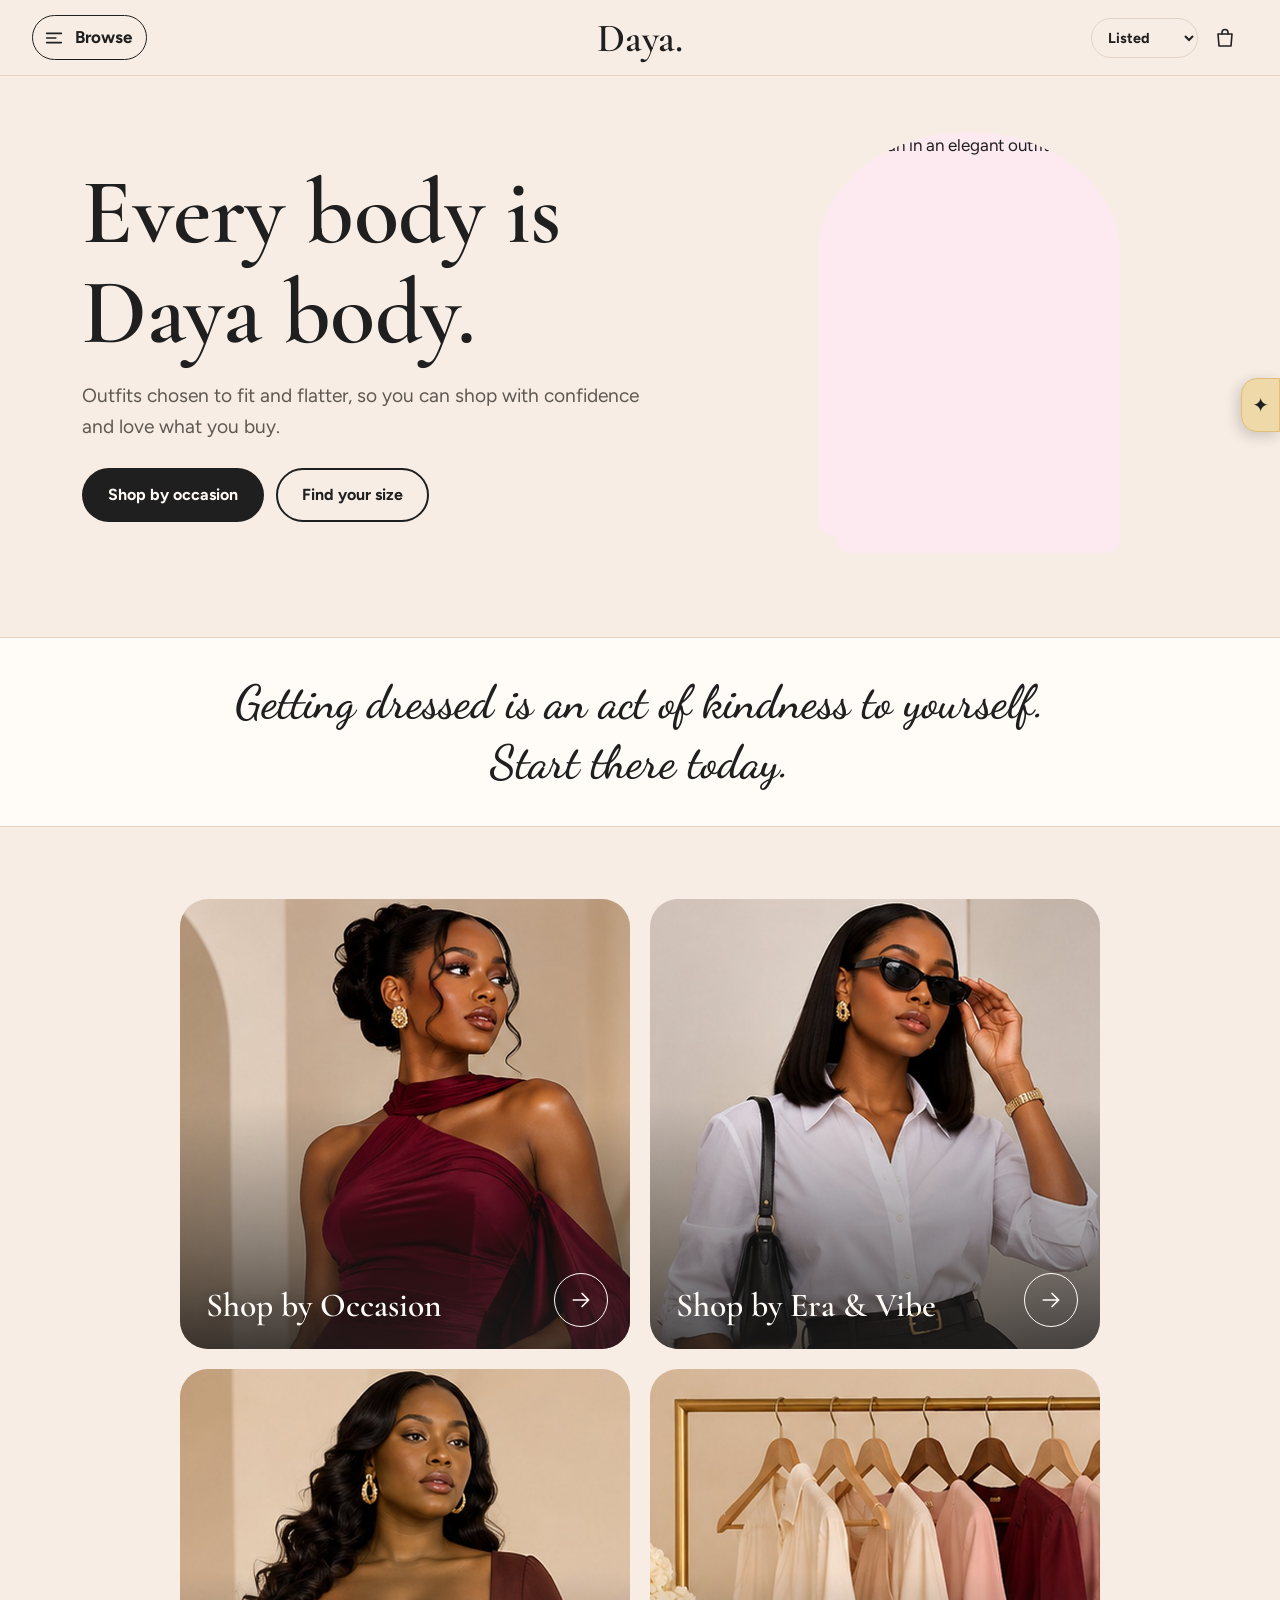
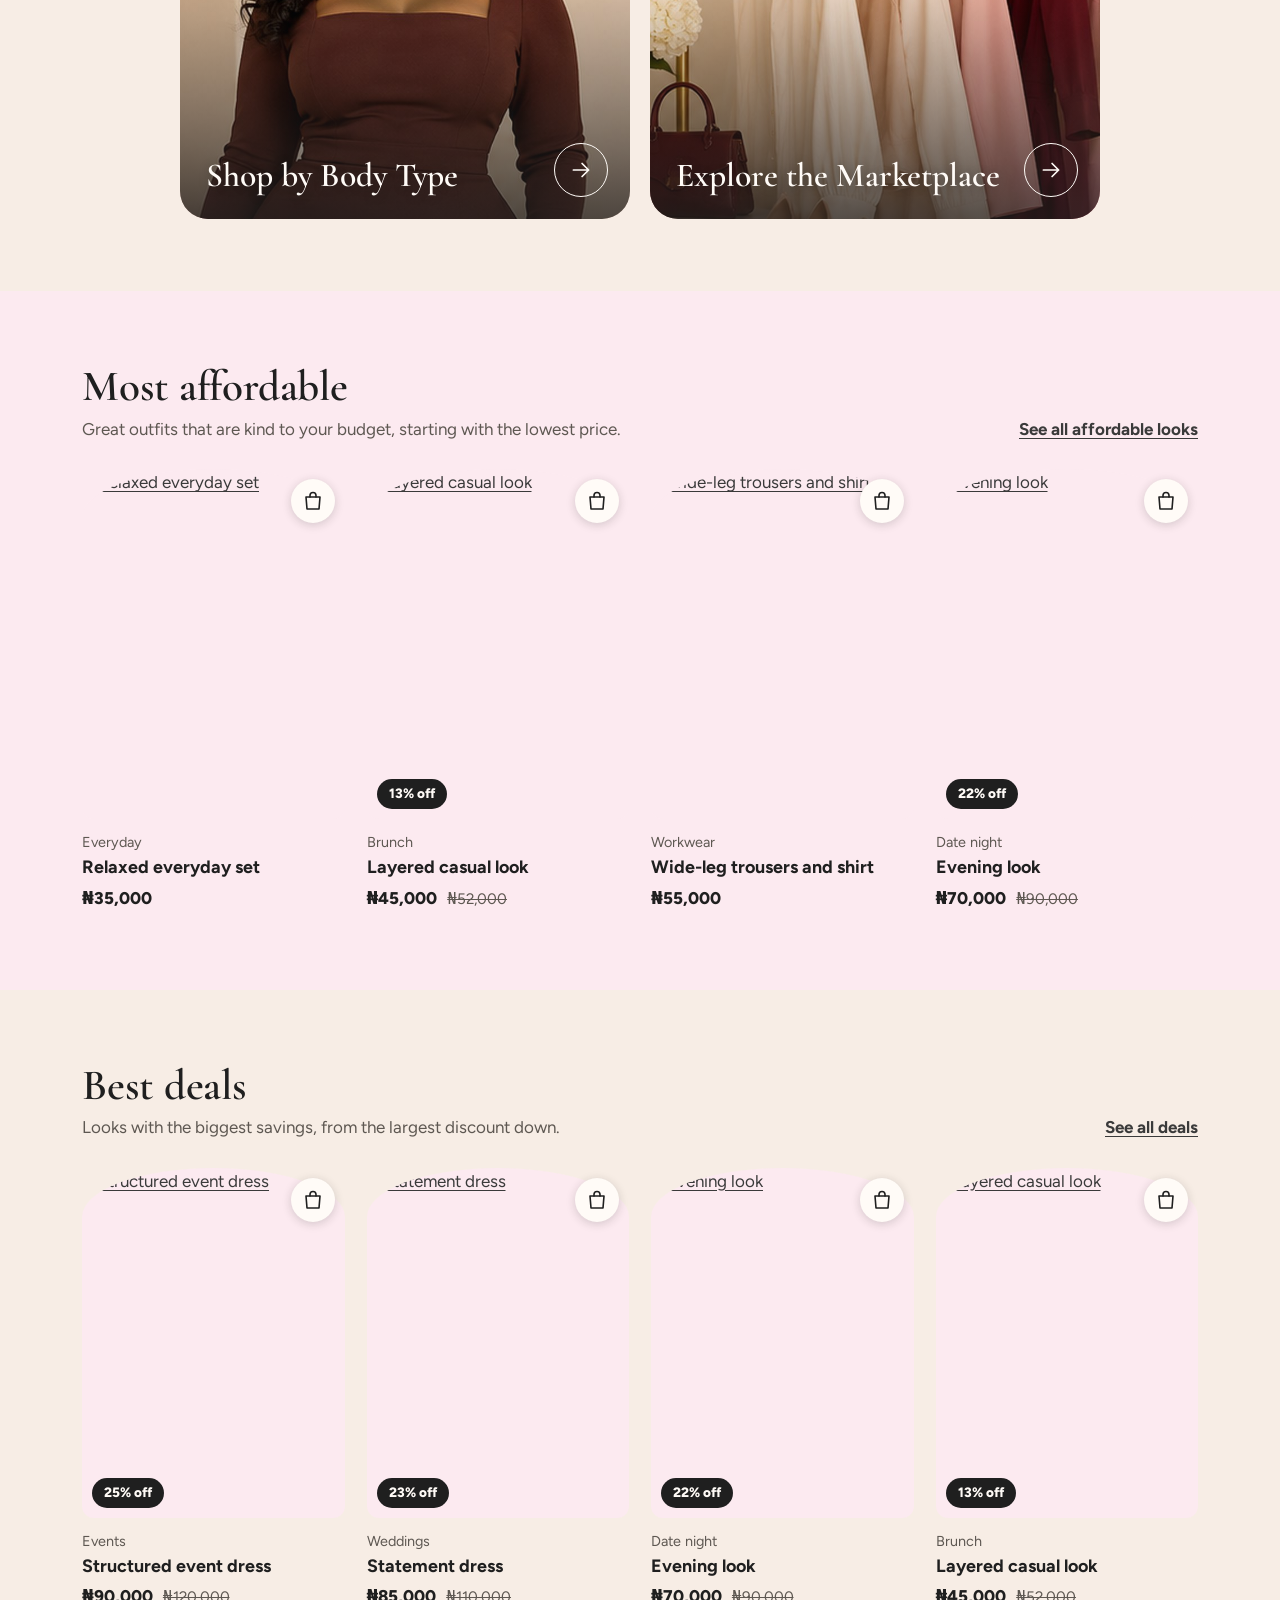
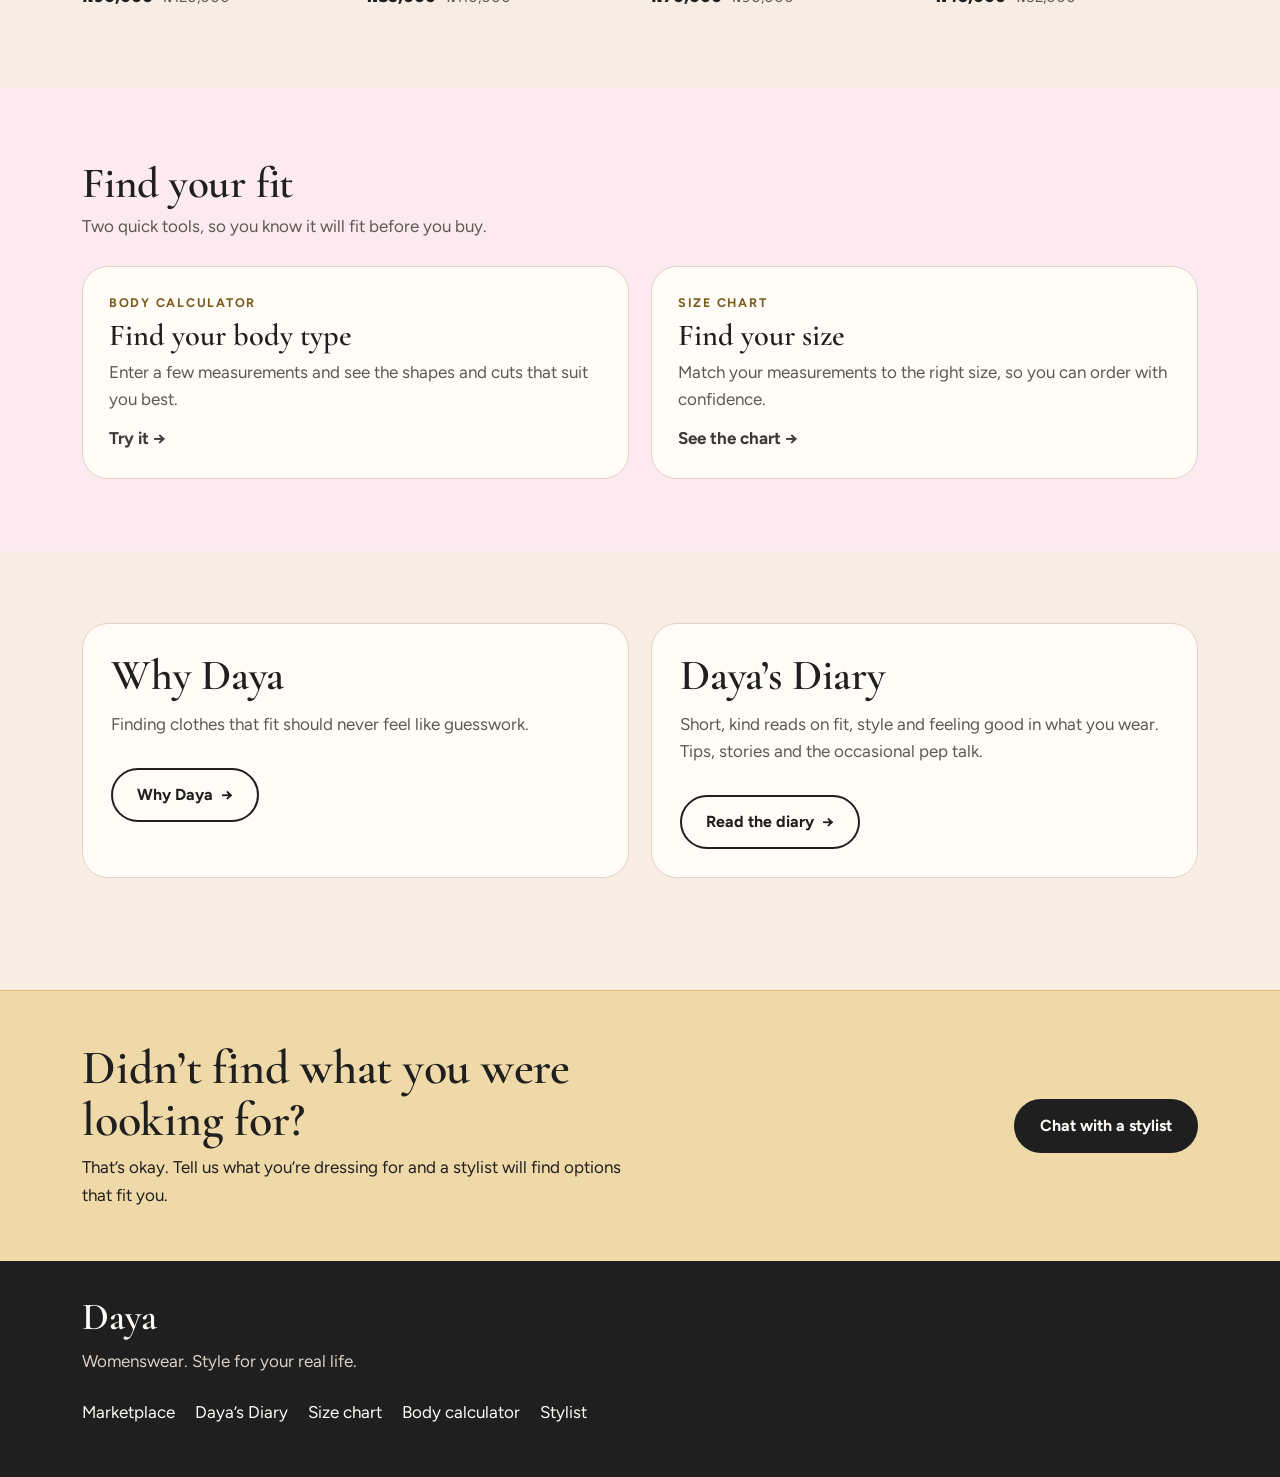
==== commit ea855d61: "Add files via upload" ====
--- a/index.html
+++ b/index.html
@@ -31,7 +31,6 @@
 
     <section class="affirm-feature" aria-label="This week’s affirmation" data-affirm-wrap>
       <div class="wrap">
-        <p class="affirm-kicker">This week’s affirmation</p>
         <p class="affirm-quote" data-affirm></p>
       </div>
     </section>
